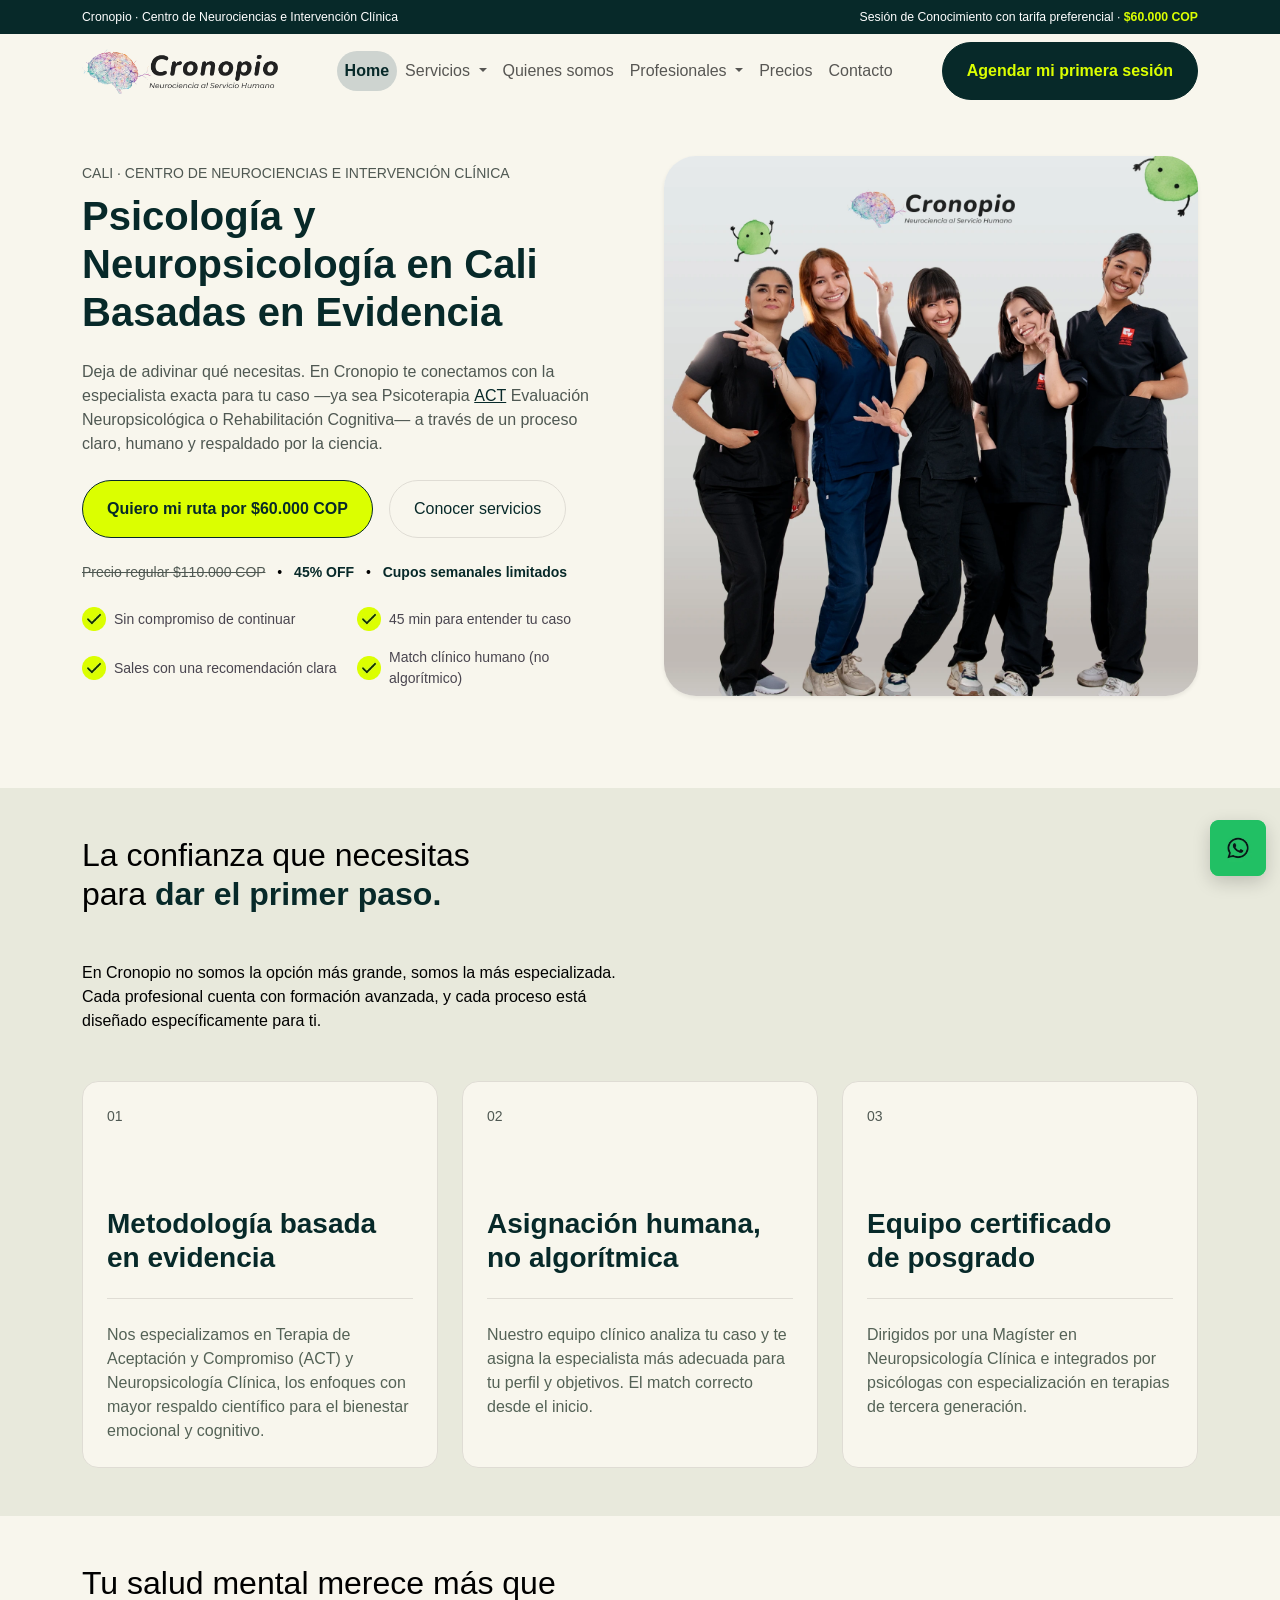
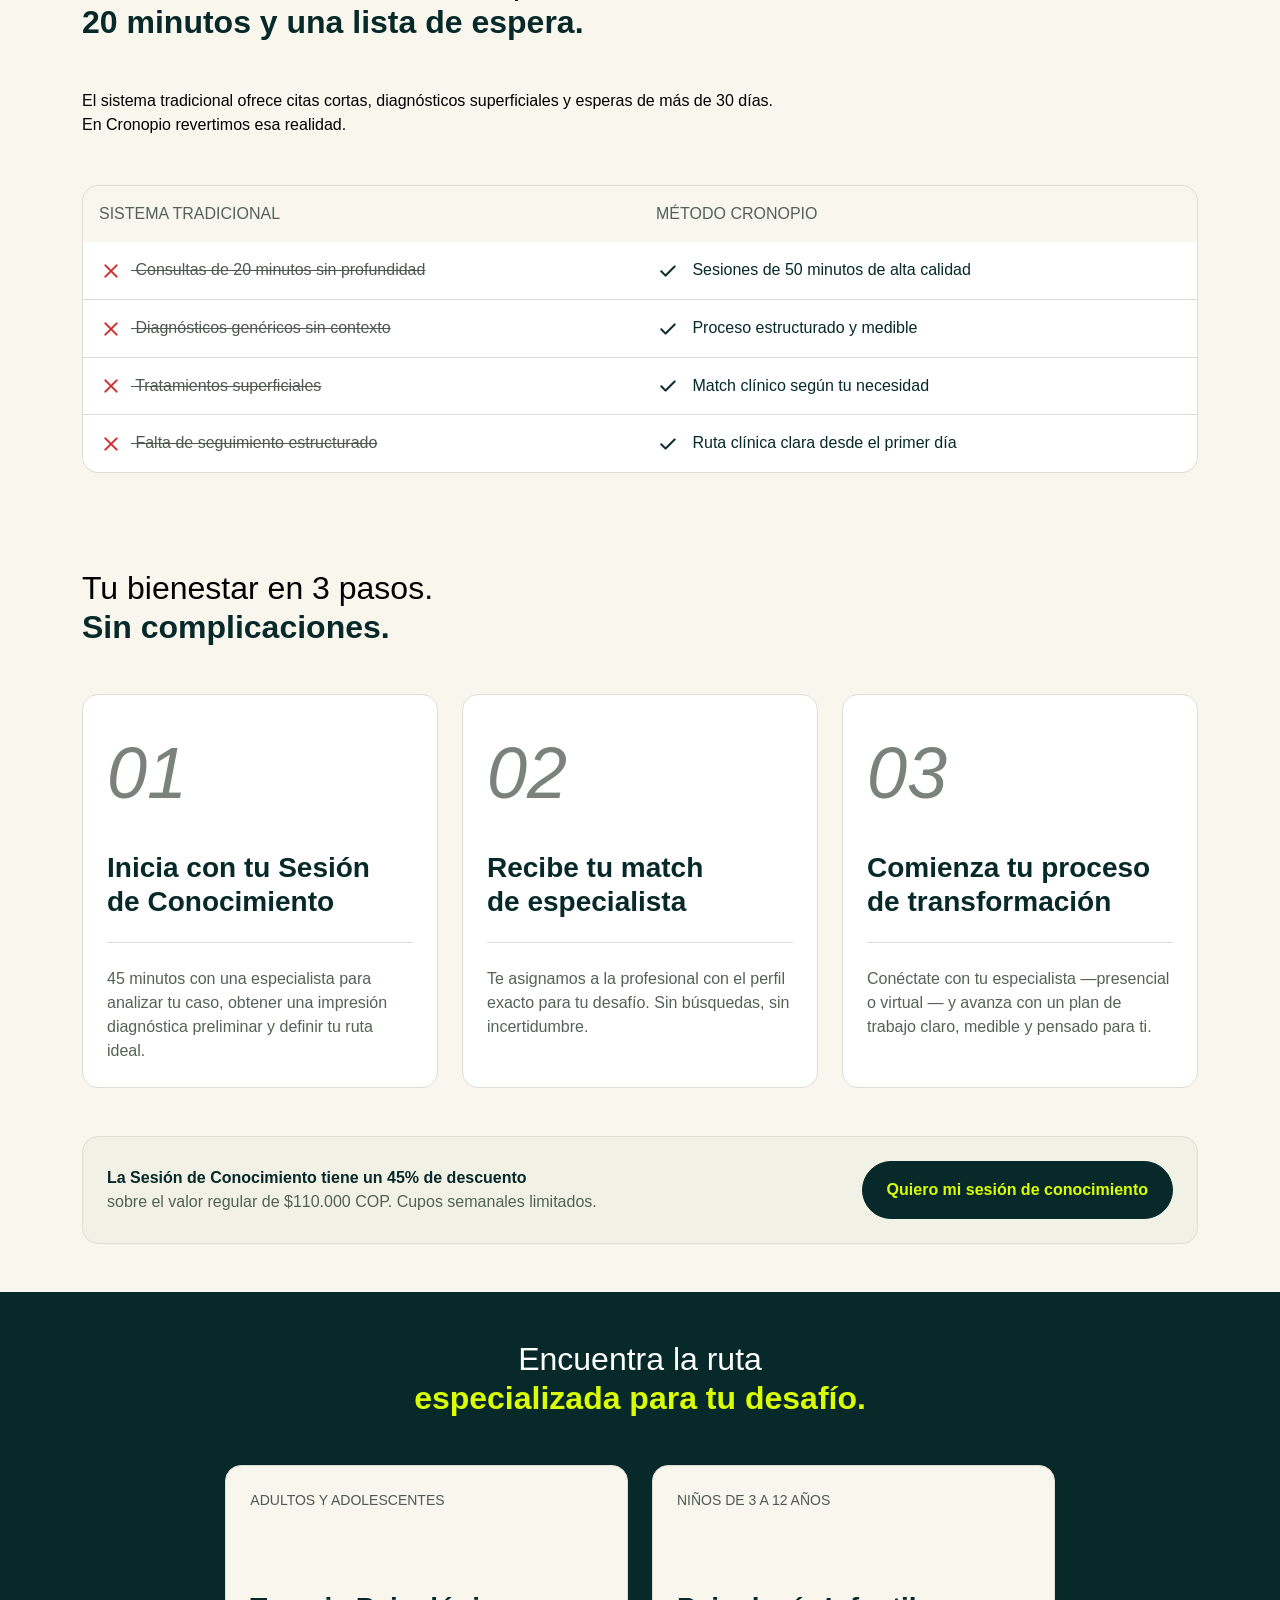
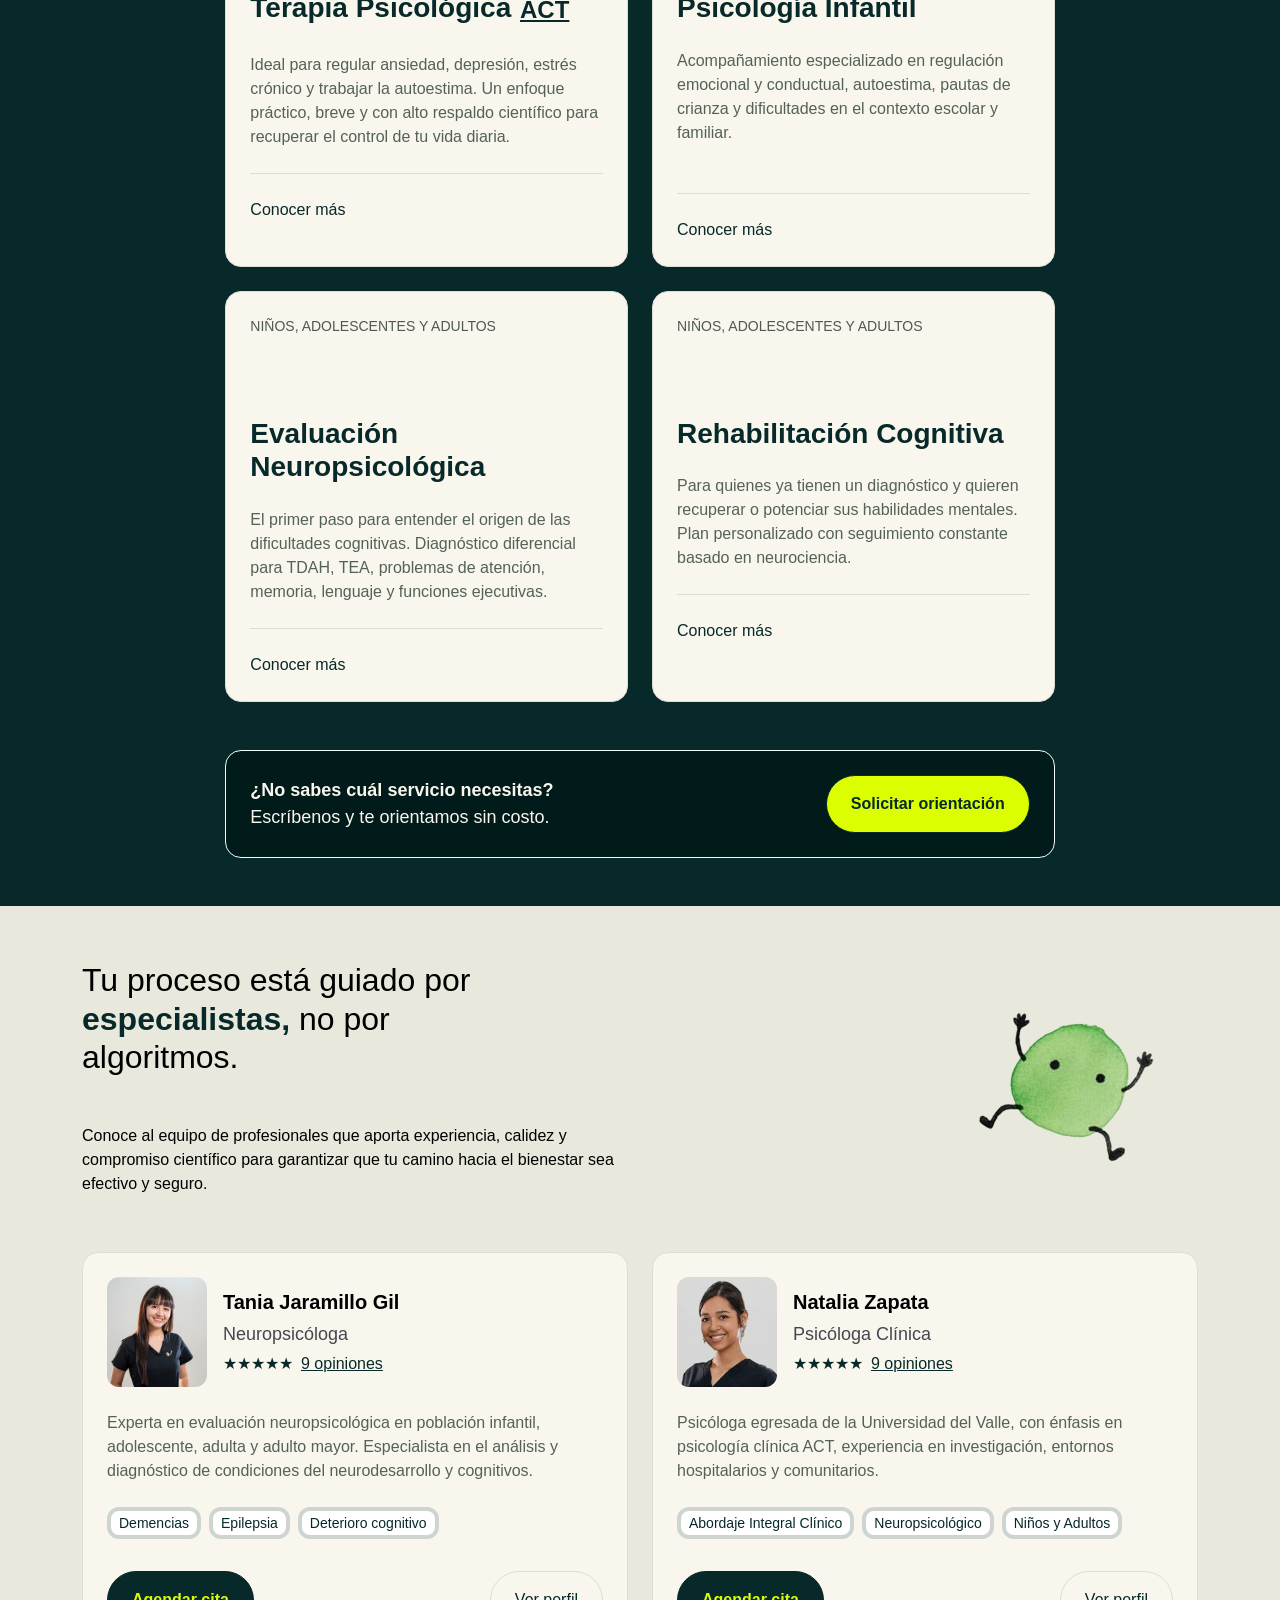
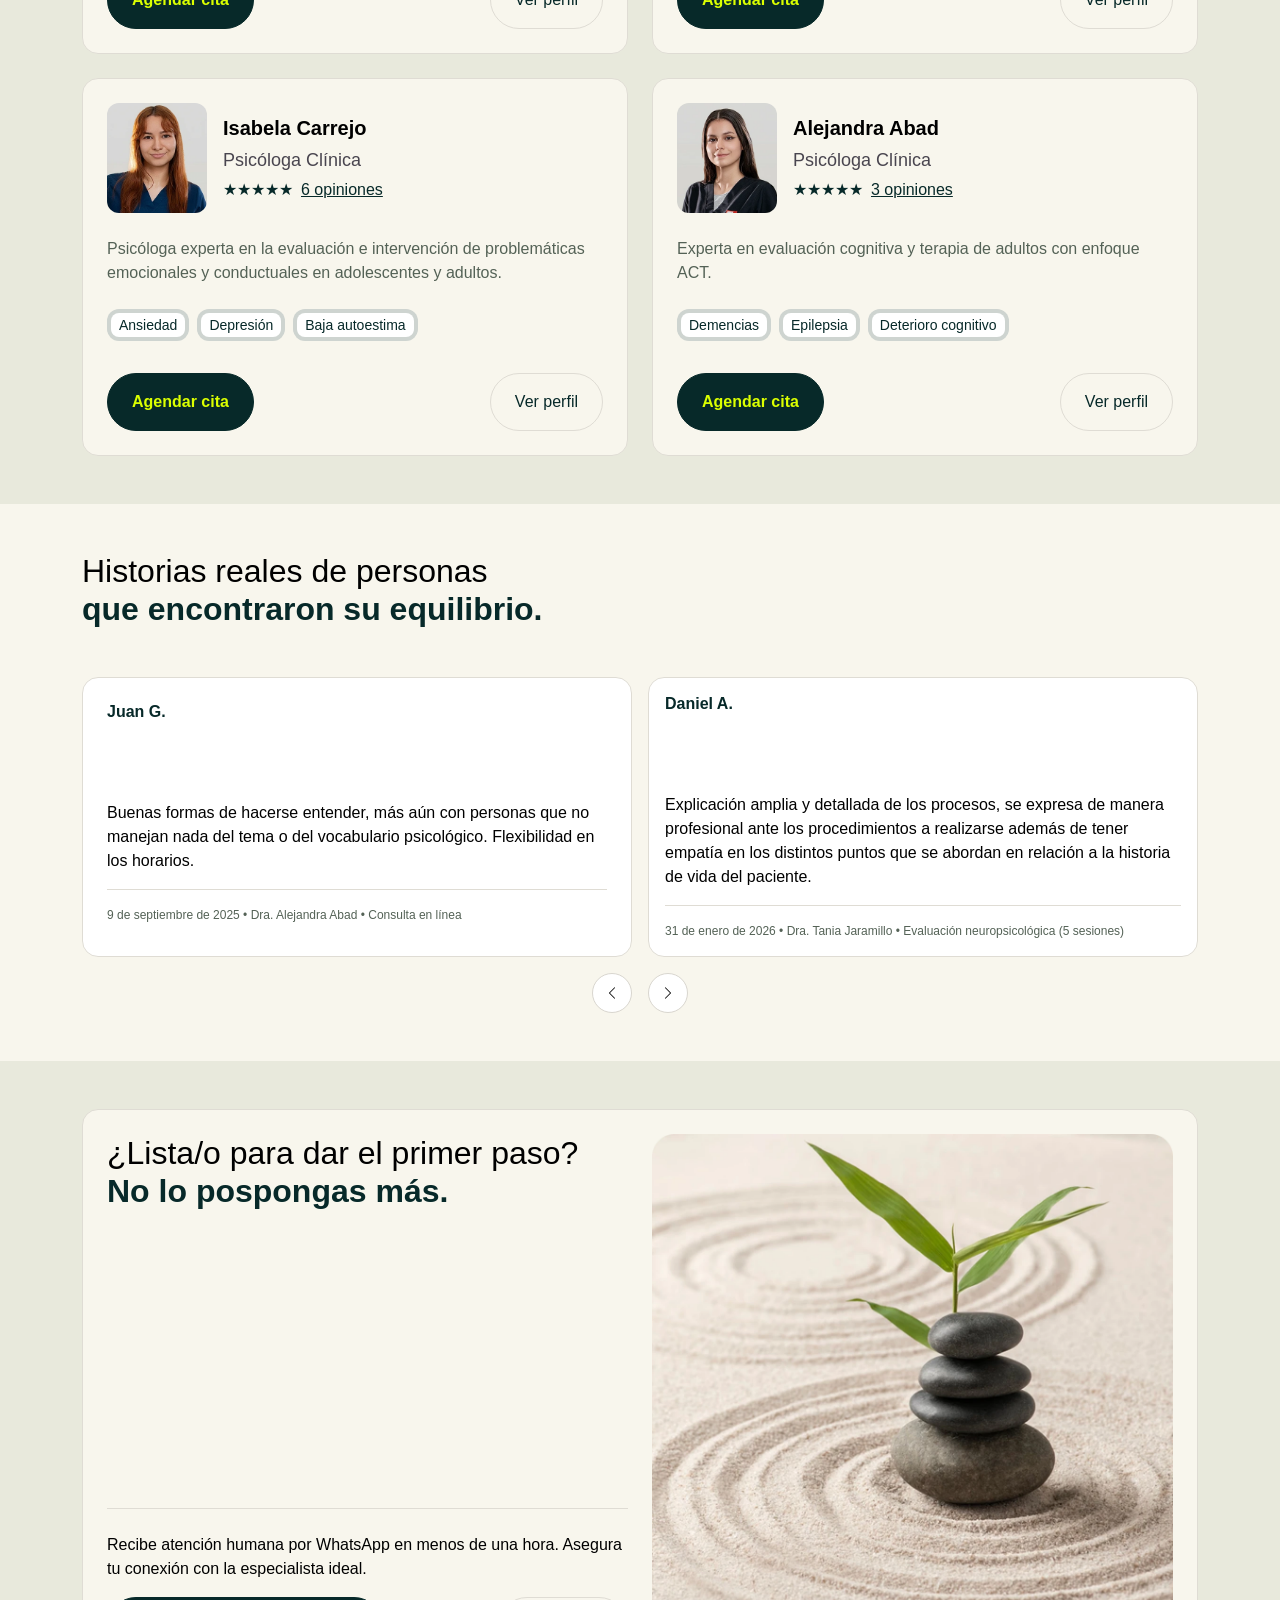
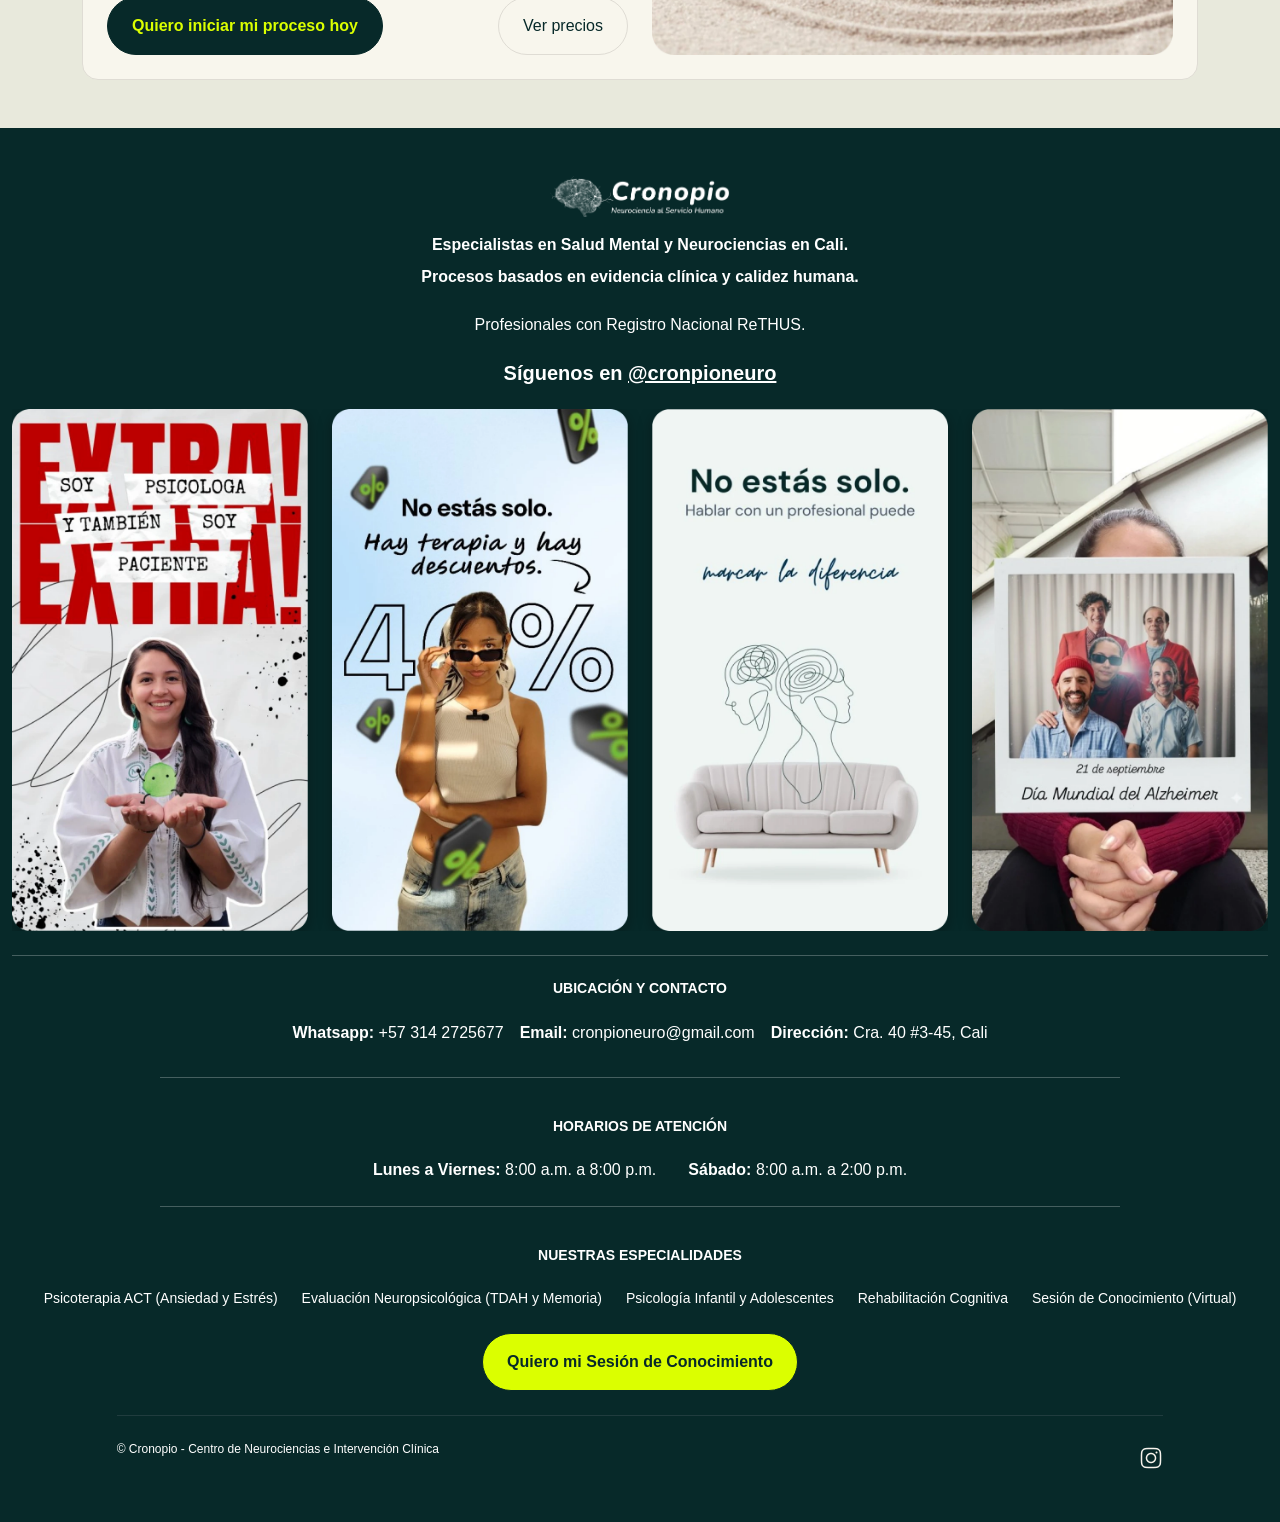
==== index.html @ 6730eb1a "Update index.html" ====
<!DOCTYPE html>
<html lang="es">

<head>
    <meta charset="UTF-8">
    <meta name="viewport" content="width=device-width, initial-scale=1.0">
    <title>psicología y neuropsicología en Cali | Terapia ACT y Neuropsicología | Cronopio</title>
    <!-- Meta tags para SEO y compartir en redes -->
    <meta name="description"
        content="Especialistas en Psicología Clínica ACT y Neuropsicología en Cali. Evaluación, terapia y rehabilitación cognitiva con enfoque científico. Primera sesión con tarifa preferencial.">
    <meta name="keywords" content="psicología, terapia online, ansiedad, TDAH, neuropsicología, Cali">
    <meta name="author" content="Cronopio Neuro">

    <!-- Open Graph (para WhatsApp, Facebook, etc.) -->
    <meta property="og:type" content="website">
    <meta property="og:url" content="https://cronopioneuro.com">
    <meta property="og:title" content="Cronopio - Neurosciencias al servicio humano">
    <meta property="og:description"
        content="Especialistas en Ansiedad y TDAH. Plan de acción personalizado basado en evidencia científica. Sesión inicial por $60.000 COP">
    <meta property="og:image" content="assets/img/cronopio-neuro-logo.webp">
    <meta property="og:image:width" content="1200">
    <meta property="og:image:height" content="630">
    <link rel="icon" type="image/webp" href="assets/img/cronopio-neuro-logo.webp">
    <link href="https://cdn.jsdelivr.net/npm/bootstrap@5.3.2/dist/css/bootstrap.min.css" rel="stylesheet">
    <link href="https://unpkg.com/aos@2.3.1/dist/aos.css" rel="stylesheet">
    <link rel="stylesheet" href="assets/estilos/style.css">

    <!-- Código Schema para Cronopio -->
    <script type="application/ld+json">
{
  "@context": "https://schema.org",
  "@type": "MedicalClinic",
  "name": "Cronopio - Centro de Neurociencias e Intervención Clínica",
  "url": "https://cronopioneuro.com/",
  "logo": "https://cronopioneuro.com/assets/img/cronopio-neuro-logo.webp",
  "image": "https://cronopioneuro.com/assets/img/imagen-clinica-principal.jpg",
  "description": "Centro especializado en Psicología Clínica (ACT) y Neuropsicología en Cali, Colombia.",
  "telephone": "+573142725677",
  "email": "cronpioneuro@gmail.com",
  "priceRange": "$$",
  "address": {
    "@type": "PostalAddress",
    "streetAddress": "Cra. 40 #3-45",
    "addressLocality": "Cali",
    "addressRegion": "Valle del Cauca",
    "postalCode": "760001",
    "addressCountry": "CO"
  },
  "geo": {
    "@type": "GeoCoordinates",
    "latitude": "3.4516",
    "longitude": "-76.5320"
  },
  "openingHoursSpecification": [
    {
      "@type": "OpeningHoursSpecification",
      "dayOfWeek": ["Monday", "Tuesday", "Wednesday", "Thursday", "Friday", "Saturday"],
      "opens": "08:00",
      "closes": "20:00"
    }
  ],
  "contactPoint": [
    {
      "@type": "ContactPoint",
      "contactType": "customer service",
      "telephone": "+573142725677",
      "email": "cronpioneuro@gmail.com",
      "areaServed": "CO",
      "availableLanguage": ["Spanish"]
    }
  ],
  "sameAs": [
    "https://www.instagram.com/cronpioneuro/",
    "https://www.doctoralia.co/clinicas/cronopio-centro-de-neurociencias-e-intervencion-clinica"
  ]
}
</script>
</head>

<body>
    <!-- Topbar Promocional -->
    <div class="top-bar text-white py-2" data-aos="fade-down" data-aos-delay="100">
        <div class="container d-flex justify-content-between align-items-center small">
            <span class="d-none d-md-inline">Cronopio · Centro de Neurociencias e Intervención Clínica</span>
            <span class="mx-auto mx-md-0 d-block d-md-none text-center">Sesión de Conocimiento con tarifa
                preferencial <br><strong class="text-lime">$60.000 COP</strong></span>
            <span class="mx-auto mx-md-0 d-none d-md-block">Sesión de Conocimiento con tarifa preferencial ·
                <strong class="text-lime">$60.000 COP</strong></span>
        </div>
    </div>
    <!-- Header / Navbar -->
    <nav class="navbar navbar-expand-xl sticky-top" data-aos="fade-down" data-aos-delay="100">
        <div class="container">
            <a class="navbar-brand" href="index.html">
                <img src="assets/img/01.hero_image/logo_primary.webp" alt="Cronopio Logo" height="45">
            </a>
            <button class="navbar-toggler" type="button" data-bs-toggle="collapse" data-bs-target="#mainNav">
                <span class="navbar-toggler-icon"></span>
            </button>
            <div class="collapse navbar-collapse" id="mainNav">
                <ul class="navbar-nav mx-auto mb-2 mb-lg-0">
                    <li class="nav-item px-3 py-2 px-lg-0 py-lg-0"><a class="nav-link active" href="index.html">Home</a>
                    </li>
                    <li class="nav-item dropdown px-3 py-2 px-lg-0 py-lg-0">
                        <a class="nav-link dropdown-toggle" href="servicios.html" role="button"
                            data-bs-toggle="dropdown" aria-expanded="false">
                            Servicios
                        </a>
                        <ul class="dropdown-menu background-neutro-050 p-xl-3 rounded-4">
                            <li>
                                <a class="dropdown-item d-flex align-items-start p-xl-3 mb-3 mb-xl-0"
                                    href="cognitivo-conductual.html">
                                    <span class="number me-3 opacity-50 flex-shrink-0">01</span>
                                    <div>
                                        <h4 class="color-text-brand fs-6 mb-1">Psicología ACT / Cognitivo-Conductual
                                        </h4>
                                        <p class="d-none d-lg-block small text-secondary mb-0">Terapia te aceptación y
                                            compromiso para ansiedad, <br> depresión, dependen... </p>
                                    </div>
                                </a>
                            </li>
                            <li>
                                <a class="dropdown-item d-flex align-items-start p-xl-3 mb-3 mb-xl-0"
                                    href="psicologia-infantil.html">
                                    <span class="number me-3 opacity-50 flex-shrink-0">02</span>
                                    <div>
                                        <h4 class="color-text-brand fs-6 mb-1">Psicología Infantil</h4>
                                        <p class="d-none d-lg-block small text-secondary mb-0">Acompañamiento
                                            especializado para niños y familias.</p>
                                    </div>
                                </a>
                            </li>
                            <li>
                                <a class="dropdown-item d-flex align-items-start p-xl-3 mb-3 mb-xl-0"
                                    href="neuropsicologia.html">
                                    <span class="number me-3 opacity-50 flex-shrink-0">03</span>
                                    <div>
                                        <h4 class="color-text-brand fs-6 mb-1">Neuropsicologia</h4>
                                        <p class="d-none d-lg-block small text-secondary mb-0">Diagnostico riguroso de
                                            TDAH, TEA, Demencias, <br> Epilepsia y secuelas cog...
                                    </div>
                                </a>
                            </li>
                            <li>
                                <a class="dropdown-item d-flex align-items-start p-xl-3 mb-3 mb-xl-0"
                                    href="rehabilitacion-cognitiva.html">
                                    <span class="number me-3 opacity-50 flex-shrink-0">04</span>
                                    <div>
                                        <h4 class="color-text-brand fs-6 mb-1">Rehabilitación Cognitiva</h4>
                                        <p class="d-none d-lg-block small text-secondary mb-0">Entrenamiento de
                                            atención, memoria, lenguaje <br> y funciones ejecutivas co... </p>
                                    </div>
                                </a>
                            </li>
                            <li>
                                <a class="dropdown-item d-flex align-items-start p-xl-3 mb-3 mb-xl-0"
                                    href="sesion-conocimiento.html">
                                    <span class="number me-3 opacity-50 flex-shrink-0">05</span>
                                    <div>
                                        <h4 class="color-text-brand fs-6 mb-1">Sesión de conocimiento</h4>
                                        <p class="d-none d-lg-block small text-secondary mb-0">Primer contacto para
                                            orientar tu proceso.
                                        </p>
                                    </div>
                                </a>
                            </li>
                            <div class="divider mb-4"></div>
                            <li class="dropdown-item-wrapper px-lg-3 mb-md-0 mb-lg-3 mb-xl-2">
                                <a href="servicios.html" class="btn-link p-0 border-0 text-decoration-none">Ver todos
                                    los
                                    servicios</a>
                            </li>
                        </ul>
                    </li>
                    <li class="nav-item px-3 py-2 px-lg-0 py-lg-0"><a class="nav-link" href="quienes-somos.html">Quienes
                            somos</a></li>
                    <li class="nav-item dropdown px-3 py-2 px-lg-0 py-lg-0">
                        <a class="nav-link dropdown-toggle" href="profesionales.html" role="button"
                            data-bs-toggle="dropdown" aria-expanded="false">
                            Profesionales
                        </a>
                        <ul class="dropdown-menu background-neutro-050 p-xl-3 rounded-4">
                            <li>
                                <a class="dropdown-item d-flex align-items-start p-xl-3 mb-3 mb-xl-0"
                                    href="tania-jaramillo.html">
                                    <span class="number me-3 opacity-50 flex-shrink-0">01</span>
                                    <div>
                                        <h4 class="color-text-brand fs-6 mb-1">Tania Jaramillo
                                        </h4>
                                        <p class="d-none d-lg-block small text-secondary mb-0">Experta en evaluación
                                            neuropsicológica <br> en niños, adolescentes, adultos y adultos mayores.
                                        </p>
                                    </div>
                                </a>
                            </li>
                            <li>
                                <a class="dropdown-item d-flex align-items-start p-xl-3 mb-3 mb-xl-0"
                                    href="natalia-zapata.html">
                                    <span class="number me-3 opacity-50 flex-shrink-0">02</span>
                                    <div>
                                        <h4 class="color-text-brand fs-6 mb-1">Natalia Zapata</h4>
                                        <p class="d-none d-lg-block small text-secondary mb-0">Psicologa con énfasis en
                                            psicología clínica <br> y Terapia de Aceptación y Compromiso (ACT)
                                        </p>
                                    </div>
                                </a>
                            </li>
                            <li>
                                <a class="dropdown-item d-flex align-items-start p-xl-3 mb-3 mb-xl-0"
                                    href="isabela-carrejo.html">
                                    <span class="number me-3 opacity-50 flex-shrink-0">03</span>
                                    <div>
                                        <h4 class="color-text-brand fs-6 mb-1">Isabela Carrejo</h4>
                                        <p class="d-none d-lg-block small text-secondary mb-0">Psicóloga experta en la
                                            evaluación e intervención <br> de problemáticas en adolescentes
                                            y adultos.</p>
                                    </div>
                                </a>
                            </li>
                            <li>
                                <a class="dropdown-item d-flex align-items-start p-xl-3 mb-3 mb-xl-0"
                                    href="alejandra-abad.html">
                                    <span class="number me-3 opacity-50 flex-shrink-0">04</span>
                                    <div>
                                        <h4 class="color-text-brand fs-6 mb-1">Alejandra Abad</h4>
                                        <p class="d-none d-lg-block small text-secondary mb-0">Experta en evaluación
                                            cognitiva y terapia <br> de adultos con enfoque ACT.
                                        </p>
                                    </div>
                                </a>
                            </li>
                            <div class="divider mb-4"></div>
                            <li class="dropdown-item-wrapper px-lg-3 mb-md-0 mb-lg-3 mb-xl-2">
                                <a href="profesionales.html" class="btn-link p-0 border-0 text-decoration-none">Ver
                                    todas los
                                    profesionales</a>
                            </li>
                        </ul>
                    </li>
                    <li class="nav-item px-3 py-2 px-lg-0 py-lg-0"><a class="nav-link" href="precios.html">Precios</a>
                    </li>
                    <li class="nav-item px-3 py-2 px-lg-0 py-lg-0"><a class="nav-link" href="contacto.html">Contacto</a>
                    </li>
                </ul>
                <div class="d-flex p-3 p-lg-0">
                    <a class="zl-facility-url btn btn-primary"
                        href="https://www.doctoralia.co/clinicas/cronopio-centro-de-neurociencias-e-intervencion-clinica#services-section"
                        target="_blank" rel="nofollow"
                        data-zlw-facility="cronopio-centro-de-neurociencias-e-intervencion-clinica"
                        data-zlw-type="facility-button-with-saas-only" data-zlw-saas-only="true"
                        data-zlw-a11y-title="Widget de reserva de citas médicas">Agendar mi primera sesión</a>
                </div>
            </div>
        </div>
    </nav>
    <!-- Hero Section -->
    <section class="hero-section py-5">
        <div class="container">
            <div class="row align-items-center g-5">
                <!-- Columna Texto -->
                <div class="col-lg-6 order-2 order-lg-1">
                    <p class="text-uppercase small text-muted mb-2 ls-1" data-aos="fade-in" data-aos-delay="100">CALI ·
                        CENTRO DE NEUROCIENCIAS E
                        INTERVENCIÓN CLÍNICA</p>
                    <h1 class="color-text-brand fw-bold mb-4 main-title" data-aos="fade-in" data-aos-delay="100">
                        Psicología y Neuropsicología en Cali Basadas en
                        Evidencia</h1>
                    <p class="color-text-light hero-description mb-4" data-aos="fade-in" data-aos-delay="200">
                        Deja de adivinar qué necesitas. En Cronopio te conectamos con la especialista exacta para tu
                        caso —ya sea Psicoterapia <button type="button" class="btn btn-link p-0 border-0"
                            data-bs-toggle="modal" data-bs-target="#modalACT">
                            ACT
                        </button>
                        Evaluación Neuropsicológica o Rehabilitación Cognitiva— a través
                        de un proceso claro, humano y respaldado por la ciencia.
                    </p>
                    <div class="d-flex flex-wrap align-items-center gap-3 mb-4" data-aos="fade-in" data-aos-delay="200">
                        <a href="https://wa.me/573142725677?text=Hola%20quiero%20agendar%20mi%20sesi%C3%B3n%20de%20conocimiento"
                            target="_blank" rel="noopener noreferrer"
                            class="btn btn-secondary rounded-5 col-12 col-md-auto">Quiero mi ruta
                            por $60.000 COP</a>
                        <a href="servicios.html"
                            class="btn-link text-decoration-none text-center col-12 col-md-auto">Conocer
                            servicios</a>
                    </div>
                    <p class="small mb-4" data-aos="fade-in" data-aos-delay="300">
                        <span class="text-decoration-line-through text-muted">Precio regular $110.000 COP</span> <span
                            class="mx-2">•</span> <span class="color-text-brand fw-bold">45% OFF</span> <span
                            class=" mx-2">•</span> <span class="color-text-brand fw-bold">Cupos semanales
                            limitados</span>
                    </p>
                    <!-- Lista de beneficios -->
                    <div class="row g-3">
                        <div class="col-sm-6 d-flex align-items-center gap-2" data-aos="fade-up" data-aos-delay="100">
                            <img src="assets/img/01.hero_image/check_circle_fill.webp" height="24"></img>
                            <span class="color-text-secondary small fw-medium">Sin
                                compromiso de continuar</span>
                        </div>
                        <div class="col-sm-6 d-flex align-items-center gap-2" data-aos="fade-up" data-aos-delay="200">
                            <img src="assets/img/01.hero_image/check_circle_fill.webp" height="24"></img>
                            <span class="color-text-secondary small fw-medium">45 min para
                                entender tu caso</span>
                        </div>
                        <div class="col-sm-6 d-flex align-items-center gap-2" data-aos="fade-up" data-aos-delay="300">
                            <img src="assets/img/01.hero_image/check_circle_fill.webp" height="24"></img>
                            <span class="color-text-secondary small fw-medium">Sales con
                                una recomendación clara</span>
                        </div>
                        <div class="col-sm-6 d-flex align-items-center gap-2" data-aos="fade-up" data-aos-delay="400">
                            <img src="assets/img/01.hero_image/check_circle_fill.webp" height="24"></img>
                            <span class="color-text-secondary small fw-medium">Match
                                clínico humano (no algorítmico)</span>
                        </div>
                    </div>
                </div>
                <!-- Columna Imagen -->
                <div class="col-lg-6 order-1 order-lg-2" data-aos="fade-left" data-aos-delay="300">
                    <div class="hero-image-container">
                        <img src="assets/img/01.hero_image/equipo-psicologos-especialistas-ansiedad.webp"
                            alt="Equipo Cronopio" class="img-fluid rounded-5 shadow-sm">
                    </div>
                </div>
            </div>
        </div>
    </section>
    <!-- Modal -->
    <div class="modal fade" id="modalACT" data-bs-backdrop="static" data-bs-keyboard="false" tabindex="-1"
        aria-labelledby="modalACTLabel" aria-hidden="true">
        <div class="modal-dialog modal-dialog-centered">
            <div class="modal-content">
                <div class="modal-header">
                    <h1 class="modal-title fs-5" id="modalACTLabel">¿Qué es la Psicoterapia ACT?</h1>
                    <button type="button" class="btn-close" data-bs-dismiss="modal" aria-label="Close"></button>
                </div>
                <div class="modal-body">
                    <div class="modal-body px-4 pb-4">
                        <p class="mb-3">
                            Es la <strong>Terapia de Aceptación y Compromiso (ACT)</strong>. A diferencia de las
                            terapias tradicionales que buscan 'eliminar' los pensamientos negativos, en Cronopio usamos
                            ACT para enseñarte a:
                        </p>
                        <ul class="list-unstyled custom-list mb-4">
                            <li class="d-flex mb-2">
                                <span class="badge-number me-2">1.</span>
                                <span>Relacionarte de forma distinta con tu ansiedad o estrés.</span>
                            </li>
                            <li class="d-flex mb-2">
                                <span class="badge-number me-2">2.</span>
                                <span>Dejar de luchar contra lo que sientes y ganar energía para lo que importa.</span>
                            </li>
                            <li class="d-flex mb-0">
                                <span class="badge-number me-2">3.</span>
                                <span>Actuar según tus valores, incluso cuando hay miedo o duda.</span>
                            </li>
                        </ul>
                        <p class="mb-0">
                            Es un enfoque práctico, breve y con respaldo científico para recuperar el control de tu
                            vida.
                        </p>
                    </div>
                </div>
                <div class="modal-footer">
                    <button type="button" class="btn btn-secondary" data-bs-dismiss="modal">Cerrar</button>
                </div>
            </div>
        </div>
    </div>
    <!-- Sección de Confianza -->
    <section class="seccion-confianza grid-cards background-neutro-150 py-5">
        <div class="container">
            <h2 class="color-text-primary mb-5" data-aos="fade-in" data-aos-delay="300">La confianza que
                necesitas<br>para <strong class="color-text-brand">dar
                    el primer paso.</strong></h2>
            <p class="subtitulo mb-5 color-text-primary" data-aos="fade-in" data-aos-delay="300">En Cronopio no somos la
                opción más grande, somos la más
                especializada. <br> Cada profesional cuenta con formación avanzada, y cada proceso está <br> diseñado
                específicamente para
                ti.
            </p>
            <div class="row g-4">
                <div class="col-12 col-lg-4" data-aos="fade-up" data-aos-delay="100">
                    <div class="card background-neutro-100 p-4 h-100">
                        <span class="numero color-text-light">01</span>
                        <div class="body-card">
                            <h3 class="mb-4 fw-bold color-text-brand">Metodología basada<br>en evidencia</h3>
                            <div class="divider mb-4"></div>
                            <p class="mb-0 color-text">Nos especializamos en Terapia de Aceptación y Compromiso (ACT) y
                                Neuropsicología Clínica, los enfoques con mayor respaldo científico para el bienestar
                                emocional y cognitivo.</p>
                        </div>
                    </div>
                </div>
                <div class="col-12 col-lg-4" data-aos="fade-up" data-aos-delay="200">
                    <div class="card background-neutro-100 p-4 h-100">
                        <span class="numero color-text-light">02</span>
                        <div class="body-card">
                            <h3 class="mb-4 fw-bold color-text-brand">Asignación humana,<br>no algorítmica</h3>
                            <div class="divider mb-4"></div>
                            <p class="mb-0 color-text">Nuestro equipo clínico analiza tu caso y te asigna la
                                especialista más
                                adecuada para tu perfil y objetivos. El match correcto desde el inicio.</p>
                        </div>
                    </div>
                </div>
                <div class="col-12 col-lg-4" data-aos="fade-up" data-aos-delay="300">
                    <div class="card background-neutro-100 p-4 h-100">
                        <span class="numero color-text-light">03</span>
                        <div class="body-card">
                            <h3 class="mb-4 fw-bold color-text-brand">Equipo certificado<br>de posgrado</h3>
                            <div class="divider mb-4"></div>
                            <p class="mb-0 color-text">Dirigidos por una Magíster en Neuropsicología Clínica e
                                integrados por
                                psicólogas con especialización en terapias de tercera generación.</p>
                        </div>
                    </div>
                </div>
            </div>
        </div>
    </section>
    <!-- Sección de problema solución -->
    <section class="seccion-problema py-5">
        <div class="container">
            <h2 class="mb-5 d-block d-md-none">
                Tu salud mental merece más que
                <strong class="color-text-brand">20 minutos y una lista de espera.</strong>
            </h2>
            <h2 class="mb-5 d-none d-md-block">
                Tu salud mental merece más que <br>
                <strong class="color-text-brand">20 minutos y una lista de espera.</strong>
            </h2>
            <p class="subtitulo mb-5 d-block d-md-none">
                El sistema tradicional ofrece citas cortas, diagnósticos superficiales y esperas de más de 30 días.
                En Cronopio revertimos esa realidad.
            </p>
            <p class="subtitulo mb-5 d-none d-md-block">
                El sistema tradicional ofrece citas cortas, diagnósticos superficiales y esperas de más de 30 días. <br>
                En Cronopio revertimos esa realidad.
            </p>
            <div class="tabla-comparativa card">
                <div class="row g-0">
                    <!-- Columna izquierda — mobile: arriba -->
                    <ul class="tradicional list-group col-12 col-md-6" data-aos="fade-right" data-aos-delay="200">
                        <div class="header-tradicional p-3 background-neutro-100">
                            <p class="mb-0 text-uppercase color-text">Sistema Tradicional</p>
                        </div>
                        <li
                            class="list-group-item border-0 text-decoration-line-through text-muted p-3 background-neutro-050">
                            <img src="assets/img/02.problema-solucion/close.png"
                                alt="icono que niega el proceso tradicional" class="me-2" alt="icono check" height="24">
                            Consultas de 20 minutos sin profundidad
                        </li>
                        <div class="divider"></div>
                        <li
                            class="list-group-item border-0 text-decoration-line-through text-muted p-3 background-neutro-050">
                            <img src="assets/img/02.problema-solucion/close.png"
                                alt="icono que niega el proceso tradicional" class="me-2" alt="icono x" height="24">
                            Diagnósticos genéricos sin contexto
                        </li>
                        <div class="divider"></div>
                        <li
                            class="list-group-item border-0 text-decoration-line-through text-muted p-3 background-neutro-050">
                            <img src="assets/img/02.problema-solucion/close.png"
                                alt="icono que niega el proceso tradicional" class="me-2" alt="icono x" height="24">
                            Tratamientos superficiales
                        </li>
                        <div class="divider"></div>
                        <li
                            class="list-group-item border-0 text-decoration-line-through text-muted p-3 background-neutro-050">
                            <img src="assets/img/02.problema-solucion/close.png"
                                alt="icono que niega el proceso tradicional" class="me-2" alt="icono x" height="24">
                            Falta de seguimiento estructurado
                        </li>
                    </ul>
                    <!-- Columna derecha — mobile: abajo -->
                    <ul class="cronopio col-12 col-md-6 mb-0" data-aos="fade-left" data-aos-delay="300">
                        <div class="header-cronopio p-3 background-neutro-100">
                            <p class="mb-0 text-uppercase color-text">Método Cronopio</p>
                        </div>
                        <li class="list-group-item border-0 color-text-brand p-3 background-neutro-050">
                            <img src="assets/img/02.problema-solucion/check.png" alt="icono que valida nuestro metodo"
                                class="me-2" alt="Sí" height="24">
                            Sesiones de 50 minutos de alta calidad
                        </li>
                        <div class="divider"></div>
                        <li class="list-group-item border-0 color-text-brand p-3 background-neutro-050">
                            <img src="assets/img/02.problema-solucion/check.png" alt="icono que valida nuestro metodo"
                                class="me-2" alt="Sí" height="24">
                            Proceso estructurado y medible
                        </li>
                        <div class="divider"></div>
                        <li class="list-group-item border-0 color-text-brand p-3 background-neutro-050">
                            <img src="assets/img/02.problema-solucion/check.png" alt="icono que valida nuestro metodo"
                                class="me-2" alt="Sí" height="24">
                            Match clínico según tu necesidad
                        </li>
                        <div class="divider"></div>
                        <li class="list-group-item border-0 color-text-brand p-3 background-neutro-050">
                            <img src="assets/img/02.problema-solucion/check.png" alt="icono que valida nuestro metodo"
                                class="me-2" alt="Sí" height="24">
                            Ruta clínica clara desde el primer día
                        </li>
                    </ul>
                </div>
            </div>
        </div>
    </section>
    <!-- Sección pasos -->
    <section class="seccion-pasos grid-cards py-5">
        <div class="container">
            <h2 class="mb-5 d-block d-md-none">
                Tu bienestar en 3 pasos.
                <strong class="color-text-brand">Sin <br> complicaciones.</strong>
            </h2>
            <h2 class="mb-5 d-none d-md-block">
                Tu bienestar en 3 pasos. <br>
                <strong class="color-text-brand">Sin complicaciones.</strong>
            </h2>
            <div class="row g-4">
                <div class="col-12 col-lg-4" data-aos="fade-up" data-aos-delay="100">
                    <div class="card background-neutro-050 p-4 h-100">
                        <span class="numero color-text-light opacity-75">01</span>
                        <div class="body-card">
                            <h3 class="mb-4 fw-bold color-text-brand">Inicia con tu Sesión <br> de Conocimiento</h3>
                            <div class="divider mb-4"></div>
                            <p class="mb-0 color-text">45 minutos con una especialista para analizar
                                tu caso, obtener una impresión diagnóstica
                                preliminar y definir tu ruta ideal.</p>
                        </div>
                    </div>
                </div>
                <div class="col-12 col-lg-4" data-aos="fade-up" data-aos-delay="200">
                    <div class="card background-neutro-050 p-4 h-100">
                        <span class="numero color-text-light opacity-75">02</span>
                        <div class="body-card">
                            <h3 class="mb-4 fw-bold color-text-brand">Recibe tu match<br>de especialista</h3>
                            <div class="divider mb-4"></div>
                            <p class="mb-0 color-text">Te asignamos a la profesional con el perfil exacto
                                para tu desafío. Sin búsquedas, sin incertidumbre.</p>
                        </div>
                    </div>
                </div>
                <div class="col-12 col-lg-4" data-aos="fade-up" data-aos-delay="300">
                    <div class="card background-neutro-050 p-4 h-100">
                        <span class="numero color-text-light opacity-75">03</span>
                        <div class="body-card">
                            <h3 class="mb-4 fw-bold color-text-brand">Comienza tu proceso<br>de transformación</h3>
                            <div class="divider mb-4"></div>
                            <p class="mb-0 color-text">Conéctate con tu especialista —presencial o virtual
                                — y avanza con un plan de trabajo claro, medible
                                y pensado para ti.</p>
                        </div>
                    </div>
                </div>
            </div>
            <!-- Banner CTA -->
            <div
                class="banner-cta d-flex flex-column flex-lg-row justify-content-md-between align-items-md-center p-4 mt-5 rounded-4 background-neutro-250">
                <p class="color-text mb-md-0 text-md-center text-lg-start mb-md-4 mb-lg-0"><strong
                        class="color-text-brand">La Sesión de Conocimiento tiene un 45% de
                        descuento</strong><br>
                    sobre el valor regular de $110.000 COP. Cupos semanales limitados.
                </p>
                <a href="https://wa.me/573142725677?text=Hola%20quiero%20agendar%20mi%20sesi%C3%B3n%20de%20conocimiento"
                    target="_blank" rel="noopener noreferrer"
                    class="d-block d-lg-none btn btn-primary rounded-5">Agendar sesión</a>
                <a href="https://wa.me/573142725677?text=Hola%20quiero%20agendar%20mi%20sesi%C3%B3n%20de%20conocimiento"
                    target="_blank" rel="noopener noreferrer" class="d-none d-lg-block btn btn-primary rounded-5">Quiero
                    mi sesión de conocimiento</a>
            </div>
        </div>
    </section>
    <!-- Sección servicios -->
    <section class="seccion-servicios grid-cards background-brand-primary py-5">
        <div class="container-fluid col-xl-8 offset-xl-2">
            <h2 class="mb-5 color-text-on-brand text-center" data-aos="fade-in" data-aos-delay="300">
                Encuentra la ruta <br>
                <strong class="color-text-on-brand-secondary">especializada para tu desafío.</strong>
            </h2>
            <div class="row g-4">
                <div class="col-12 col-lg-6" data-aos="fade-down" data-aos-delay="100">
                    <div class="card background-neutro-100 p-4 h-100">
                        <span class="numero color-text-light text-uppercase">Adultos y Adolescentes</span>
                        <div class="body-card">
                            <h3 class="mb-4 fw-bold color-text-brand">Terapia Psicológica
                                <button type="button" class="btn link p-0 fw-bold text-decoration-underline"
                                    data-bs-toggle="modal" data-bs-target="#modalACT">
                                    ACT
                                </button>
                            </h3>
                            <p class="mb-4 color-text">Ideal para regular ansiedad, depresión, estrés crónico y trabajar
                                la autoestima. Un enfoque práctico, breve y con alto respaldo científico para recuperar
                                el control de tu vida diaria.</p>
                            <div class="divider mb-4"></div>
                            <a href="cognitivo-conductual.html"
                                class="btn-link text-decoration-none p-0 border-0">Conocer más</a>
                        </div>
                    </div>
                </div>
                <div class="col-12 col-lg-6" data-aos="fade-down" data-aos-delay="200">
                    <div class="card background-neutro-100 p-4 h-100">
                        <span class="numero color-text-light text-uppercase">Niños de 3 a 12 años</span>
                        <div class="body-card">
                            <h3 class="mb-4 fw-bold color-text-brand">Psicología Infantil</h3>
                            <p class="mb-4 mb-lg-5 color-text">Acompañamiento especializado en regulación emocional y
                                conductual, autoestima, pautas de crianza y dificultades en el contexto escolar y
                                familiar.</p>
                            <div class="divider mb-4"></div>
                            <a href="psicologia-infantil.html"
                                class="btn-link text-decoration-none p-0 border-0">Conocer más</a>
                        </div>
                    </div>
                </div>
                <div class="col-12 col-lg-6" data-aos="fade-up" data-aos-delay="300">
                    <div class="card background-neutro-100 p-4 h-100">
                        <span class="numero color-text-light text-uppercase">Niños, Adolescentes y Adultos</span>
                        <div class="body-card">
                            <h3 class="mb-4 fw-bold color-text-brand">Evaluación Neuropsicológica</h3>
                            <p class="mb-4 color-text">El primer paso para entender el origen de las dificultades
                                cognitivas. Diagnóstico diferencial para TDAH, TEA, problemas de atención, memoria,
                                lenguaje y funciones ejecutivas.</p>
                            <div class="divider mb-4"></div>
                            <a href="neuropsicologia.html" class="btn-link text-decoration-none p-0 border-0">Conocer
                                más</a>
                        </div>
                    </div>
                </div>
                <div class="col-12 col-lg-6" data-aos="fade-up" data-aos-delay="400">
                    <div class="card background-neutro-100 p-4 h-100">
                        <span class="numero color-text-light text-uppercase">Niños, Adolescentes y Adultos</span>
                        <div class="body-card">
                            <h3 class="mb-4 fw-bold color-text-brand">Rehabilitación Cognitiva</h3>
                            <p class="mb-4 color-text">Para quienes ya tienen un diagnóstico y quieren recuperar o
                                potenciar sus habilidades mentales. Plan personalizado con seguimiento constante basado
                                en neurociencia.</p>
                            <div class="divider mb-4"></div>
                            <a href="rehabilitacion-cognitiva.html"
                                class="btn-link text-decoration-none p-0 border-0">Conocer más</a>
                        </div>
                    </div>
                </div>
            </div>
            <div
                class="banner-orientacion d-flex flex-column flex-md-row align-items-md-center justify-content-between gap-3 mt-5 p-4 rounded-4">
                <p class="mb-0"><strong>¿No sabes cuál servicio necesitas?</strong><br>Escríbenos y te orientamos sin
                    costo.</p>
                <a href="https://wa.me/573142725677?text=Hola%20quiero%20solicitar%20orientaci%C3%B3n%20sobre%20sus%20servicios"
                    target="_blank" rel="noopener noreferrer" aria-label="Solicitar orientación por whatsApp"
                    title="Solicitar orientación por whatsApp" class="btn btn-secondary">Solicitar orientación</a>
            </div>
        </div>
    </section>
    <!-- Sección equipo -->
    <section class="seccion-equipo grid-cards py-5 background-neutro-150">
        <div class="container">
            <!-- Párrafo + mascota: fila desktop, columna mobile (párrafo primero) -->
            <div class="row align-items-center mb-5">
                <div class="col-12 col-md-6">
                    <h2 class="mb-5 d-block d-md-none">
                        Tu proceso está guiado por
                        <strong class="color-text-brand">especialistas,</strong> no por
                        algoritmos.
                    </h2>
                    <h2 class="mb-5 d-none d-md-block">
                        Tu proceso está guiado por<br>
                        <strong class="color-text-brand">especialistas,</strong> no por<br>
                        algoritmos.
                    </h2>
                    <p class="mb-0">
                        Conoce al equipo de profesionales que aporta experiencia, calidez y compromiso científico para
                        garantizar que tu camino hacia el bienestar sea efectivo y seguro.
                    </p>
                </div>
                <div class="col-12 col-md-6 d-flex justify-content-md-end justify-content-start mt-3 mt-md-0"
                    data-aos="fade-down" data-aos-delay="300">
                    <img src="assets/img/03.equipo/mascota-cronopio.webp" alt="Mascota Cronopio" class="imagen-mascota"
                        style="width:250px;height:250px;object-fit:contain;">
                </div>
            </div>
            <div class="row g-4">
                <!-- Tania -->
                <div class="col-12 col-md-6" data-aos="fade-down" data-aos-delay="100">
                    <div class="card p-4 h-100 background-neutro-100">
                        <div class="d-flex flex-column flex-md-row gap-3 align-items-start align-items-md-center mb-4">
                            <img src="assets/img/03.equipo/tania-jaramillo.webp" alt="Tania Jaramillo Gil"
                                style="width:100px;height:110px;border-radius:0.75rem;object-fit:cover;flex-shrink:0;">
                            <div>
                                <p class="nombre-profesional mb-1">Tania Jaramillo Gil</p>
                                <p class="especialidad-profesional color-text-secondary mb-1">Neuropsicóloga</p>
                                <div class="d-flex align-items-center gap-1 flex-wrap">
                                    <span class="estrellas me-1 color-text-brand">★★★★★</span>
                                    <button type="button" class="btn btn-link fw-normal p-0 border-0"
                                        data-bs-toggle="modal" data-bs-target="#modalTestimoniosTania">
                                        9 opiniones
                                    </button>
                                </div>
                            </div>
                        </div>
                        <p class="descripcion-profesional color-text mb-4">Experta en evaluación neuropsicológica en
                            población infantil, adolescente, adulta y adulto mayor. Especialista en el análisis y
                            diagnóstico de condiciones del neurodesarrollo y cognitivos.</p>
                        <div class="d-flex flex-wrap gap-2 mb-4">
                            <div class="p-1 tag"><span
                                    class="tag-small py-1 px-2 mb-0 etiqueta-especialidad">Demencias</span></div>
                            <div class="p-1 tag"><span
                                    class="tag-small py-1 px-2 mb-0 etiqueta-especialidad">Epilepsia</span></div>
                            <div class="p-1 tag"><span class="tag-small py-1 px-2 mb-0 etiqueta-especialidad">Deterioro
                                    cognitivo</span></div>
                        </div>
                        <div class="d-flex align-items-center justify-content-between mt-auto pt-2">
                            <a id="zl-url" class="zl-url btn btn-primary text-on-brand" target="_blank"
                                href="https://www.doctoralia.co/tania-jaramillo-gil/neuropsicologo/cali#profile-pricing" rel="nofollow"
                                data-zlw-doctor="tania-jaramillo-gil" data-zlw-type="big_with_calendar"
                                data-zlw-opinion="false" data-zlw-hide-branding="true" data-zlw-saas-only="true"
                                data-zlw-a11y-title="Widget de reserva de citas médicas">Agendar cita</a>
                            <a href="tania-jaramillo.html" class="btn-link text-decoration-none text-center">Ver
                                perfil</a>
                        </div>
                    </div>
                </div>
                <!-- Natalia -->
                <div class="col-12 col-md-6" data-aos="fade-down" data-aos-delay="100">
                    <div class="card p-4 h-100 background-neutro-100">
                        <div class="d-flex flex-column flex-md-row gap-3 align-items-start align-items-md-center mb-4">
                            <img src="assets/img/03.equipo/natalia-zapata.webp" alt="Natalia Zapata"
                                style="width:100px;height:110px;border-radius:0.75rem;object-fit:cover;flex-shrink:0;">
                            <div>
                                <p class="nombre-profesional mb-1">Natalia Zapata</p>
                                <p class="especialidad-profesional color-text-secondary mb-1">Psicóloga Clínica</p>
                                <div class="d-flex align-items-center gap-1 flex-wrap">
                                    <span class="estrellas me-1 color-text-brand">★★★★★</span>
                                    <button type="button" class="btn btn-link fw-normal p-0 border-0"
                                        data-bs-toggle="modal" data-bs-target="#modalTestimoniosNatalia">
                                        9 opiniones
                                    </button>
                                </div>
                            </div>
                        </div>
                        <p class="descripcion-profesional color-text mb-4">Psicóloga egresada de la Universidad del
                            Valle, con énfasis en psicología clínica ACT, experiencia en investigación,
                            entornos hospitalarios y comunitarios.</p>
                        <div class="d-flex flex-wrap gap-2 mb-4">
                            <div class="p-1 tag"><span class="tag-small py-1 px-2 mb-0 etiqueta-especialidad">Abordaje
                                    Integral Clínico</span></div>
                            <div class="p-1 tag"><span
                                    class="tag-small py-1 px-2 mb-0 etiqueta-especialidad">Neuropsicológico</span></div>
                            <div class="p-1 tag"><span class="tag-small py-1 px-2 mb-0 etiqueta-especialidad">Niños y
                                    Adultos</span></div>
                        </div>
                        <div class="d-flex align-items-center justify-content-between mt-auto pt-2">
                            <a id="zl-url" class="zl-url btn btn-primary text-on-brand" target="_blank"
                                href="https://www.doctoralia.co/natalia-zapata-posso/psicologo/cali#profile-pricing" rel="nofollow"
                                data-zlw-doctor="natalia-zapata-posso" data-zlw-type="big_with_calendar"
                                data-zlw-opinion="false" data-zlw-hide-branding="true" data-zlw-saas-only="true"
                                data-zlw-a11y-title="Widget de reserva de citas médicas">Agendar cita</a>
                            <a href="natalia-zapata.html" class="btn-link text-decoration-none text-center">Ver
                                perfil</a>
                        </div>
                    </div>
                </div>
                <!-- Isabela -->
                <div class="col-12 col-md-6">
                    <div class="card p-4 h-100 background-neutro-100" data-aos="fade-up" data-aos-delay="100">
                        <div class="d-flex flex-column flex-md-row gap-3 align-items-start align-items-md-center mb-4">
                            <img src="assets/img/03.equipo/isabela-carrejo.webp" alt="Isabela Carrejo"
                                style="width:100px;height:110px;border-radius:0.75rem;object-fit:cover;flex-shrink:0;">
                            <div>
                                <p class="nombre-profesional mb-1">Isabela Carrejo</p>
                                <p class="especialidad-profesional color-text-secondary mb-1">Psicóloga Clínica</p>
                                <div class="d-flex align-items-center gap-1 flex-wrap">
                                    <span class="estrellas me-1 color-text-brand">★★★★★</span>
                                    <button type="button" class="btn btn-link fw-normal p-0 border-0"
                                        data-bs-toggle="modal" data-bs-target="#modalTestimoniosIsabela">
                                        6 opiniones
                                    </button>
                                </div>
                            </div>
                        </div>
                        <p class="descripcion-profesional color-text mb-4">Psicóloga experta en la evaluación e
                            intervención de problemáticas emocionales y conductuales en adolescentes
                            y adultos.</p>
                        <div class="d-flex flex-wrap gap-2 mb-4">
                            <div class="p-1 tag"><span
                                    class="tag-small py-1 px-2 mb-0 etiqueta-especialidad">Ansiedad</span></div>
                            <div class="p-1 tag"><span
                                    class="tag-small py-1 px-2 mb-0 etiqueta-especialidad">Depresión</span></div>
                            <div class="p-1 tag"><span class="tag-small py-1 px-2 mb-0 etiqueta-especialidad">Baja
                                    autoestima</span></div>
                        </div>
                        <div class="d-flex align-items-center justify-content-between mt-auto pt-2">
                            <a id="zl-url" class="zl-url btn btn-primary text-on-brand" target="_blank"
                                href="https://www.doctoralia.co/isabela-carrejo-hurtado/psicologo/cali#profile-pricing" rel="nofollow"
                                data-zlw-doctor="isabela-carrejo-hurtado" data-zlw-type="big_with_calendar"
                                data-zlw-opinion="false" data-zlw-hide-branding="true" data-zlw-saas-only="true"
                                data-zlw-a11y-title="Widget de reserva de citas médicas">Agendar cita</a>
                            <a href="isabela-carrejo.html" class="btn-link text-decoration-none">Ver perfil</a>
                        </div>
                    </div>
                </div>
                <!-- Alejandra -->
                <div class="col-12 col-md-6" data-aos="fade-up" data-aos-delay="100">
                    <div class="card p-4 h-100 background-neutro-100">
                        <div class="d-flex flex-column flex-md-row gap-3 align-items-start align-items-md-center mb-4">
                            <img src="assets/img/03.equipo/alejandra-abad.webp" alt="Alejandra Abad"
                                style="width:100px;height:110px;border-radius:0.75rem;object-fit:cover;flex-shrink:0;">
                            <div>
                                <p class="nombre-profesional mb-1">Alejandra Abad</p>
                                <p class="especialidad-profesional color-text-secondary mb-1">Psicóloga Clínica</p>
                                <div class="d-flex align-items-center gap-1 flex-wrap">
                                    <span class="estrellas me-1 color-text-brand">★★★★★</span>
                                    <button type="button" class="btn btn-link fw-normal p-0 border-0"
                                        data-bs-toggle="modal" data-bs-target="#modalTestimoniosAlejandra">
                                        3 opiniones
                                    </button>
                                </div>
                            </div>
                        </div>
                        <p class="descripcion-profesional color-text mb-4">Experta en evaluación cognitiva y terapia de
                            adultos con enfoque ACT.</p>
                        <div class="d-flex flex-wrap gap-2 mb-4">
                            <div class="p-1 tag"><span
                                    class="tag-small py-1 px-2 mb-0 etiqueta-especialidad">Demencias</span></div>
                            <div class="p-1 tag"><span
                                    class="tag-small py-1 px-2 mb-0 etiqueta-especialidad">Epilepsia</span></div>
                            <div class="p-1 tag"><span class="tag-small py-1 px-2 mb-0 etiqueta-especialidad">Deterioro
                                    cognitivo</span></div>
                        </div>
                        <div class="d-flex align-items-center justify-content-between mt-auto pt-2">
                            <a id="zl-url" class="zl-url btn btn-primary text-on-brand" target="_blank"
                                href="https://www.doctoralia.co/maria-alejandra-victoria-abad/psicologo/cali#profile-pricing"
                                rel="nofollow" data-zlw-doctor="maria-alejandra-victoria-abad"
                                data-zlw-type="big_with_calendar" data-zlw-opinion="false" data-zlw-hide-branding="true"
                                data-zlw-saas-only="true"
                                data-zlw-a11y-title="Widget de reserva de citas médicas">Agendar cita</a>
                            <a href="alejandra-abad.html" class="btn-link text-decoration-none">Ver perfil</a>
                        </div>
                    </div>
                </div>
            </div>
        </div>
        </div>
    </section>
    <!-- Modal testimonios Tania -->
    <div class="modal fade" id="modalTestimoniosTania" data-bs-backdrop="static" data-bs-keyboard="false" tabindex="-1"
        aria-labelledby="modalTestimoniosTaniaLabel" aria-hidden="true">
        <div class="modal-dialog modal-dialog-centered modal-dialog-scrollable">
            <div class="modal-content">
                <div class="modal-header">
                    <h1 class="modal-title fs-5" id="modalTestimoniosTaniaLabel">9 Opiniones</h1>
                    <button type="button" class="btn-close" data-bs-dismiss="modal" aria-label="Close"></button>
                </div>
                <div class="modal-body">
                    <div class="tarjeta-testimonio">
                        <div class="body-card">
                            <h3 class="fs-6 mb-4 fw-bold color-text-brand">Viviana</h3>
                            <p class="mb-3">Excelente y recomendada
                                Muy profesional y muy atenta</p>
                            <div class="divider mb-3"></div>
                            <p class="meta-reseña color-text">7 de mayo de 2026
                                • Cronopio centro de neurociencias e intervención clínica • Consulta por psicología</p>
                        </div>
                    </div>
                    <div class="tarjeta-testimonio">
                        <div class="body-card">
                            <h3 class="fs-6 mb-4 fw-bold color-text-brand">Maria Daniela</h3>
                            <p class="mb-3">Una profesional muy dedicada y humana. Explica con claridad y fomenta un
                                espacio muy cómodo en consulta. Gracias Dra.</p>
                            <div class="divider mb-3"></div>
                            <p class="meta-reseña color-text">12 de marzo de 2026
                                • Cronopio centro de neurociencias e intervención clínica • Neuropsicología</p>
                        </div>
                    </div>
                    <div class="tarjeta-testimonio">
                        <div class="body-card">
                            <h3 class="fs-6 mb-4 fw-bold color-text-brand">Carlos C.</h3>
                            <p class="mb-3">Para mi proceso estoy experimentando profesionalismo en las citas</p>
                            <div class="divider mb-3"></div>
                            <p class="meta-reseña color-text">7 de marzo de 2026
                                • Cronopio centro de neurociencias e intervención clínica • Neuropsicología
                            </p>
                        </div>
                    </div>
                    <div class="tarjeta-testimonio">
                        <div class="body-card">
                            <h3 class="fs-6 mb-4 fw-bold color-text-brand">Leonardo Z.</h3>
                            <p class="mb-3">Una excelente sesión, se nota la experiencia en el campo, su empatía con el
                                paciente y una muy buena educación, totalmente recomendada</p>
                            <div class="divider mb-3"></div>
                            <p class="meta-reseña color-text">21 de febrero de 2026
                                • Cronopio centro de neurociencias e intervención clínica • Evaluación neuropsicológica
                                (5 sesiones)
                            </p>
                        </div>
                    </div>
                    <div class="tarjeta-testimonio">
                        <div class="body-card">
                            <h3 class="fs-6 mb-4 fw-bold color-text-brand">Daniel A.</h3>
                            <p class="mb-3">Explicación amplia y detallada de los procesos, se expresa de manera
                                profesional ante los procedimientos a realizarse además de tener empatía en los
                                distintos puntos que se abordan en relación a la historia de vida del paciente.</p>
                            <div class="divider mb-3"></div>
                            <p class="meta-reseña color-text">31 de enero de 2026
                                • Cronopio centro de neurociencias e intervención clínica • Evaluación neuropsicológica
                                (5 sesiones)
                            </p>
                        </div>
                    </div>
                    <div class="tarjeta-testimonio">
                        <div class="body-card">
                            <h3 class="fs-6 mb-4 fw-bold color-text-brand">HO.</h3>
                            <p class="mb-3">La Dra. fue muy amable y clara, se nota su dedicación e hizo sentir cómodo.
                            </p>
                            <div class="divider mb-3"></div>
                            <p class="meta-reseña color-text">22 de enero de 2026
                                • Cronopio centro de neurociencias e intervención clínica • Evaluación neuropsicológica
                                (5 sesiones)
                            </p>
                        </div>
                    </div>
                    <div class="tarjeta-testimonio">
                        <div class="body-card">
                            <h3 class="fs-6 mb-4 fw-bold color-text-brand">Brenda C.</h3>
                            <p class="mb-3">Súper. Me sentí cómoda y con mucha confianza. Sentí que estaba en el lugar
                                que era. Y que necesitaba
                            </p>
                            <div class="divider mb-3"></div>
                            <p class="meta-reseña color-text">7 de enero de 2026
                                • Cronopio centro de neurociencias e intervención clínica • Evaluación psicológica
                            </p>
                        </div>
                    </div>
                    <div class="tarjeta-testimonio">
                        <div class="body-card">
                            <h3 class="fs-6 mb-4 fw-bold color-text-brand">M.M</h3>
                            <p class="mb-3">Las citas siempre son excelentes, me siento muy cómoda y escuchada, para mi
                                eso es muy importante en mi proceso, no tengo opinión negativa hacia nada, la doctora
                                Tania ha sido muy buena conmigo, organizando y detallando mi proceso en las citas.
                            </p>
                            <div class="divider mb-3"></div>
                            <p class="meta-reseña color-text">18 de diciembre de 2025
                                • Cronopio centro de neurociencias e intervención clínica • Psicoterapia Individual
                            </p>
                        </div>
                    </div>
                </div>
                <div class="modal-footer">
                    <button type="button" class="btn btn-secondary" data-bs-dismiss="modal">Cerrar</button>
                </div>
            </div>
        </div>
    </div>
    <!-- Modal testimonios Natalia -->
    <div class="modal fade" id="modalTestimoniosNatalia" data-bs-backdrop="static" data-bs-keyboard="false"
        tabindex="-1" aria-labelledby="modalTestimoniosNataliaLabel" aria-hidden="true">
        <div class="modal-dialog modal-dialog-centered modal-dialog-scrollable">
            <div class="modal-content">
                <div class="modal-header">
                    <h1 class="modal-title fs-5" id="modalTestimoniosNataliaLabel">9 Opiniones</h1>
                    <button type="button" class="btn-close" data-bs-dismiss="modal" aria-label="Close"></button>
                </div>
                <div class="modal-body">
                    <div class="tarjeta-testimonio">
                        <div class="body-card">
                            <h3 class="fs-6 mb-4 fw-bold color-text-brand">Maria E.</h3>
                            <p class="mb-3">La Dra tiene un aura muy linda , fue muy gentil y explicó a detallado lo que
                                me está sucediendo. Se nota que realiza su profesión con mucha pasión</p>
                            <div class="divider mb-3"></div>
                            <p class="meta-reseña color-text">7 de mayo de 2026
                                • Cronopio centro de neurociencias e intervención clínica • Consulta por psicología</p>
                        </div>
                    </div>
                    <div class="tarjeta-testimonio">
                        <div class="body-card">
                            <h3 class="fs-6 mb-4 fw-bold color-text-brand">Luis Eduardo</h3>
                            <p class="mb-3">Es muy humana, pero jamás deja de ser técnica y precisa en sus palabras,
                                hace sentir segura la terapia y te deja ser sin incomodidad</p>
                            <div class="divider mb-3"></div>
                            <p class="meta-reseña color-text">13 de abril de 2026
                                • Cronopio centro de neurociencias e intervención clínica • Evaluación psicológica
                            </p>
                        </div>
                    </div>
                    <div class="tarjeta-testimonio">
                        <div class="body-card">
                            <h3 class="fs-6 mb-4 fw-bold color-text-brand">AV</h3>
                            <p class="mb-3">Excelente consulta. Gracias a la doctora por atenderme.</p>
                            <div class="divider mb-3"></div>
                            <p class="meta-reseña color-text">26 de marzo de 2026
                                • Cronopio centro de neurociencias e intervención clínica • Consulta por psicología
                            </p>
                        </div>
                    </div>
                    <div class="tarjeta-testimonio">
                        <div class="body-card">
                            <h3 class="fs-6 mb-4 fw-bold color-text-brand">Camila</h3>
                            <p class="mb-3">Muy buena la atención muy entregada en lo que hace.</p>
                            <div class="divider mb-3"></div>
                            <p class="meta-reseña color-text">19 de febrero de 2026
                                • Cronopio centro de neurociencias e intervención clínica • Evaluación psicológica
                            </p>
                        </div>
                    </div>
                    <div class="tarjeta-testimonio">
                        <div class="body-card">
                            <h3 class="fs-6 mb-4 fw-bold color-text-brand">avv</h3>
                            <p class="mb-3">Fue muy clara en la primera consulta , explica bien las cosas y genera
                                seguridad .</p>
                            <div class="divider mb-3"></div>
                            <p class="meta-reseña color-text">27 de enero de 2026
                                • Cronopio centro de neurociencias e intervención clínica • Consulta por psicología
                            </p>
                        </div>
                    </div>
                    <div class="tarjeta-testimonio">
                        <div class="body-card">
                            <h3 class="fs-6 mb-4 fw-bold color-text-brand">Natalia C.</h3>
                            <p class="mb-3">Es sencillamente magnífica, tiene un aura tan bonita, es atenta y detallada,
                                su consultorio genera esa paz, me sentí tan a gusto con ella, se tomó el espacio para
                                escucharme y aunque pasamos la hora de la consulta eso no la detuvo, siguió atenta y
                                ayudándome en mi proceso, será un proceso largo pero que definitivamente quiero seguir
                                con ella, verdaderamente es muy difícil conectar con un médico psicólogo, por muchas
                                razones, pero ella es maravillosa, no duden en agendas su cita con ella, no puedo
                                esperar a ver cómo me ayuda en mi proceso, se que ella me ayudará en este gran cambio
                                para mi vida, Gracias Doc, estoy infinitamente agradecida contigo, y espero se tu
                                paciente por muchísimo tiempo.
                            </p>
                            <div class="divider mb-3"></div>
                            <p class="meta-reseña color-text">22 de diciembre de 2025
                                • Cronopio centro de neurociencias e intervención clínica • Evaluación psicológica
                            </p>
                        </div>
                    </div>
                    <div class="tarjeta-testimonio">
                        <div class="body-card">
                            <h3 class="fs-6 mb-4 fw-bold color-text-brand">Favian O.</h3>
                            <p class="mb-3">Todo fue excelente, por ahora muy buena oportunidad.
                            </p>
                            <div class="divider mb-3"></div>
                            <p class="meta-reseña color-text">15 de diciembre de 2025
                                • Cronopio centro de neurociencias e intervención clínica • Psicoterapia de pareja
                            </p>
                        </div>
                    </div>
                    <div class="tarjeta-testimonio">
                        <div class="body-card">
                            <h3 class="fs-6 mb-4 fw-bold color-text-brand">Laura G.</h3>
                            <p class="mb-3">Cada sesión es una curita para el alma y el corazón, gracias!
                            </p>
                            <div class="divider mb-3"></div>
                            <p class="meta-reseña color-text">15 de diciembre de 2025
                                • Cronopio centro de neurociencias e intervención clínica • Psicoterapia de pareja
                            </p>
                        </div>
                    </div>
                    <div class="tarjeta-testimonio">
                        <div class="body-card">
                            <h3 class="fs-6 mb-4 fw-bold color-text-brand">Natalia V.</h3>
                            <p class="mb-3">Se pone en la situación cuando si fuera para ella misma, escucha y me
                                impulsa a seguir en terapia
                            </p>
                            <div class="divider mb-3"></div>
                            <p class="meta-reseña color-text">28 de noviembre de 2025
                                • Cronopio centro de neurociencias e intervención clínica • Evaluación psicológica
                            </p>
                        </div>
                    </div>
                </div>
                <div class="modal-footer">
                    <button type="button" class="btn btn-secondary" data-bs-dismiss="modal">Cerrar</button>
                </div>
            </div>
        </div>
    </div>
    <!-- Modal testimonios Isabela -->
    <div class="modal fade" id="modalTestimoniosIsabela" data-bs-backdrop="static" data-bs-keyboard="false"
        tabindex="-1" aria-labelledby="modalTestimoniosIsabelaLabel" aria-hidden="true">
        <div class="modal-dialog modal-dialog-centered modal-dialog-scrollable">
            <div class="modal-content">
                <div class="modal-header">
                    <h1 class="modal-title fs-5" id="modalTestimoniosIsabelaLabel">6 Opiniones</h1>
                    <button type="button" class="btn-close" data-bs-dismiss="modal" aria-label="Close"></button>
                </div>
                <div class="modal-body">
                    <div class="tarjeta-testimonio">
                        <div class="body-card">
                            <h3 class="fs-6 mb-4 fw-bold color-text-brand">Lina R.</h3>
                            <p class="mb-3">Gracias Doctora Isabela, sé que es el inicio de un proceso pero que
                                llegaremos al éxito. Gracias por escucharme.</p>
                            <div class="divider mb-3"></div>
                            <p class="meta-reseña color-text">8 de abril de 2026 • Consulta en línea</p>
                        </div>
                    </div>
                    <div class="tarjeta-testimonio">
                        <div class="body-card">
                            <h3 class="fs-6 mb-4 fw-bold color-text-brand">Luz Mary M.</h3>
                            <p class="mb-3">Fue de gran ayuda en mi triste situación, me siento mejor por apoyarme en
                                como enfrentar mi duelo. Me enseñó a realizar una mejor respiración.</p>
                            <div class="divider mb-3"></div>
                            <p class="meta-reseña color-text">4 de febrero de 2026 • Consulta por psicología
                            </p>
                        </div>
                    </div>
                    <div class="tarjeta-testimonio">
                        <div class="body-card">
                            <h3 class="fs-6 mb-4 fw-bold color-text-brand">W f</h3>
                            <p class="mb-3">Me gustó la dedicación de la profesional dispuesto a asister a una próxima
                                cita</p>
                            <div class="divider mb-3"></div>
                            <p class="meta-reseña color-text">9 de febrero de 2026 • Consulta por psicología
                            </p>
                        </div>
                    </div>
                    <div class="tarjeta-testimonio">
                        <div class="body-card">
                            <h3 class="fs-6 mb-4 fw-bold color-text-brand">Emily</h3>
                            <p class="mb-3">Genera confianza y es muy atenta. Me sentí escuchada</p>
                            <div class="divider mb-3"></div>
                            <p class="meta-reseña color-text">6 de enero de 2026 • Consulta por psicología
                            </p>
                        </div>
                    </div>
                    <div class="tarjeta-testimonio">
                        <div class="body-card">
                            <h3 class="fs-6 mb-4 fw-bold color-text-brand">William</h3>
                            <p class="mb-3">Muy bien manejado el espacio, explicaciones y comentarios muy acertados.</p>
                            <div class="divider mb-3"></div>
                            <p class="meta-reseña color-text">9 de diciembre de 2025 • Consulta por psicología
                            </p>
                        </div>
                    </div>
                    <div class="tarjeta-testimonio">
                        <div class="body-card">
                            <h3 class="fs-6 mb-4 fw-bold color-text-brand">M.M.</h3>
                            <p class="mb-3">Excelente psicóloga, mantiene escucha activa durante la consulta y promueve
                                un espacio adecuado para la terapia
                            </p>
                            <div class="divider mb-3"></div>
                            <p class="meta-reseña color-text">6 de diciembre de 2025 • Evaluación psicológica
                            </p>
                        </div>
                    </div>
                </div>
                <div class="modal-footer">
                    <button type="button" class="btn btn-secondary" data-bs-dismiss="modal">Cerrar</button>
                </div>
            </div>
        </div>
    </div>
    <!-- Modal testimonios Alejandra -->
    <div class="modal fade" id="modalTestimoniosAlejandra" data-bs-backdrop="static" data-bs-keyboard="false"
        tabindex="-1" aria-labelledby="modalTestimoniosAlejandraLabel" aria-hidden="true">
        <div class="modal-dialog modal-dialog-centered modal-dialog-scrollable">
            <div class="modal-content">
                <div class="modal-header">
                    <h1 class="modal-title fs-5" id="modalTestimoniosAlejandraLabel">3 Opiniones</h1>
                    <button type="button" class="btn-close" data-bs-dismiss="modal" aria-label="Close"></button>
                </div>
                <div class="modal-body">
                    <div class="tarjeta-testimonio">
                        <div class="body-card">
                            <h3 class="fs-6 mb-4 fw-bold color-text-brand">Daniel N.</h3>
                            <p class="mb-3">Es muy buena psicología, la verdad muy empática, considero que ayuda a
                                valorarse a uno mismo y construirse.
                            </p>
                            <div class="divider mb-3"></div>
                            <p class="meta-reseña color-text">12 de mayo de 2026 • Consulta por psicología</p>
                        </div>
                    </div>
                    <div class="tarjeta-testimonio">
                        <div class="body-card">
                            <h3 class="fs-6 mb-4 fw-bold color-text-brand">Juan G.</h3>
                            <p class="mb-3">Buenas formas de hacerse entender, más aún con personas que no manejan nada
                                del tema o del vocabulario psicológico. Flexibilidad en los horarios.
                            </p>
                            <div class="divider mb-3"></div>
                            <p class="meta-reseña color-text">9 de septiembre de 2025 • Consulta en línea</p>
                        </div>
                    </div>
                    <div class="tarjeta-testimonio">
                        <div class="body-card">
                            <h3 class="fs-6 mb-4 fw-bold color-text-brand">Belcy.</h3>
                            <p class="mb-3">La comodidad y confianza que la profesional brinda para poder identificar y
                                tratar lo mas relevante. </p>
                            <div class="divider mb-3"></div>
                            <p class="meta-reseña color-text">2 de septiembre de 2025 • Consulta por psicología
                            </p>
                        </div>
                    </div>
                </div>
                <div class="modal-footer">
                    <button type="button" class="btn btn-secondary" data-bs-dismiss="modal">Cerrar</button>
                </div>
            </div>
        </div>
    </div>
    <!-- Sección de testimonios -->
    <section class="seccion-testimonios grid-cards py-5">
        <div class="container">
            <h2 class="mb-5 d-block d-md-none">
                Historias reales de personas
                <strong class="color-text-brand">que encontraron su equilibrio.</strong>
            </h2>
            <h2 class="mb-5 d-none d-md-block">
                Historias reales de personas<br>
                <strong class="color-text-brand">que encontraron su equilibrio.</strong>
            </h2>
            <div id="carruselTestimonios" class="carousel slide carrusel-testimonios" data-bs-touch="false">
                <div class="carousel-inner">
                    <!-- Slide 1 -->
                    <div class="carousel-item active">
                        <div class="row g-3">
                            <!-- Primera tarjeta: visible en todos los tamaños -->
                            <div class="col-12 col-md-6">
                                <div class="card h-100 background-neutro-050 p-3 p-md-4">
                                    <div class="body-card">
                                        <h3 class="fs-6 fw-bold color-text-brand">Juan G.</h3>
                                        <p class="mb-3">Buenas formas de hacerse entender, más aún con personas que no
                                            manejan nada del tema o del vocabulario psicológico. Flexibilidad en los
                                            horarios.
                                        </p>
                                        <div class="divider mb-3"></div>
                                        <p class="meta-reseña color-text mb-0">9 de septiembre de 2025 • Dra. Alejandra
                                            Abad
                                            • Consulta en línea</p>
                                    </div>
                                </div>
                            </div>
                            <!-- Segunda tarjeta: solo visible en tablet+ -->
                            <div class="col-md-6 d-none d-md-block">
                                <div class="card h-100 background-neutro-050 p-3">
                                    <div class="body-card">
                                        <h3 class="fs-6 fw-bold color-text-brand">Daniel A.</h3>
                                        <p class="mb-3">Explicación amplia y detallada de los procesos, se expresa de
                                            manera
                                            profesional ante los procedimientos a realizarse además de tener empatía en
                                            los
                                            distintos puntos que se abordan en relación a la historia de vida del
                                            paciente.
                                        </p>
                                        <div class="divider mb-3"></div>
                                        <p class="meta-reseña color-text mb-0">31 de enero de 2026 • Dra. Tania
                                            Jaramillo •
                                            Evaluación neuropsicológica (5 sesiones)</p>
                                    </div>
                                </div>
                            </div>
                        </div>
                    </div>
                    <!-- Slide 2: repetir misma estructura con nuevas reseñas -->
                    <div class="carousel-item">
                        <div class="row g-3">
                            <!-- ...más tarjetas -->
                            <div class="col-12 col-md-6">
                                <div class="card h-100 background-neutro-050 p-3 p-md-4">
                                    <div class="body-card">
                                        <h3 class="fs-6 fw-bold color-text-brand">Marcos M.</h3>
                                        <p class="mb-3">Excelente psicóloga, mantiene escucha activa durante la consulta
                                            y
                                            promueve un espacio adecuado para la terapia
                                        </p>
                                        <div class="divider mb-3"></div>
                                        <p class="meta-reseña color-text mb-0">6 de diciembre de 2025 • Dra. Isabela
                                            Carrejo • Evaluación psicológica</p>
                                    </div>
                                </div>
                            </div>
                            <!-- Segunda tarjeta: solo visible en tablet+ -->
                            <div class="col-md-6 d-none d-md-block ">
                                <div class="card h-100 background-neutro-050 p-3">
                                    <div class="body-card">
                                        <h3 class="fs-6 fw-bold color-text-brand">Luis Eduardo</h3>
                                        <p class="mb-3">Es muy humana, pero jamás deja de ser técnica y precisa en sus
                                            palabras, hace sentir segura la terapia y te deja ser sin incomodidad</p>
                                        <div class="divider mb-3"></div>
                                        <p class="meta-reseña color-text mb-0">13 de abril de 2026 · Dra. Natalia Zapata
                                            Posso · Evaluación psicológica</p>
                                    </div>
                                </div>
                            </div>
                        </div>
                    </div>
                    <!-- Slide 3: repetir misma estructura con nuevas reseñas -->
                    <div class="carousel-item">
                        <div class="row g-3">
                            <!-- ...más tarjetas -->
                            <div class="col-12 col-md-6">
                                <div class="card h-100 background-neutro-050 p-3 p-md-4">
                                    <div class="body-card">
                                        <h3 class="fs-6 fw-bold color-text-brand">Natalia C.</h3>
                                        <p class="mb-3">Es sencillamente magnífica, tiene un aura tan bonita, es atenta
                                            y detallada, su consultorio genera esa paz, me sentí tan a gusto con ella,
                                            se tomó el espacio para escucharme y aunque pasamos la hora de la consulta
                                            eso
                                            no la detuvo, siguió atenta y ayudándome en mi proceso, será un proceso
                                            largo pero
                                            que definitivamente quiero seguir con ella, verdaderamente es muy difícil
                                            conectar con un médico psicólogo, por muchas razones, pero ella es
                                            maravillosa, no duden en agendas su cita con ella, no puedo esperar a ver
                                            cómo me ayuda en
                                            mi proceso, se que ella me ayudará en este gran cambio para mi vida, Gracias
                                            Doc, estoy infinitamente agradecida contigo, y espero se tu paciente por
                                            muchísimo
                                            tiempo.
                                        </p>
                                        <div class="divider mb-3"></div>
                                        <p class="meta-reseña color-text mb-0">6 de diciembre de 2025 • Dra. Natalia
                                            Zapata • Evaluación psicológica</p>
                                    </div>
                                </div>
                            </div>
                            <!-- Segunda tarjeta: solo visible en tablet+ -->
                            <div class="col-md-6 d-none d-md-block ">
                                <div class="card h-100 background-neutro-050 p-3 p-md-4">
                                    <div class="body-card">
                                        <h3 class="fs-6 fw-bold color-text-brand">Lina R.</h3>
                                        <p class="mb-3">Gracias Doctora Isabela, sé que es el inicio de un proceso pero
                                            que llegaremos al éxito. Gracias por escucharme
                                        </p>
                                        <div class="divider mb-3"></div>
                                        <p class="meta-reseña color-text mb-0">8 de abril de 2026 • Dra. Isabela
                                            Carrejo • Evaluación psicológica</p>
                                    </div>
                                </div>
                            </div>
                        </div>
                    </div>
                    <!-- Slide 4: repetir misma estructura con nuevas reseñas -->
                    <div class="carousel-item">
                        <div class="row g-3">
                            <!-- ...más tarjetas -->
                            <div class="col-12 col-md-6">
                                <div class="card h-100 background-neutro-050 p-3 p-md-4">
                                    <div class="body-card">
                                        <h3 class="fs-6 fw-bold color-text-brand">Leonardo Z.</h3>
                                        <p class="mb-3">Una excelente sesión, se nota la experiencia en el campo, su
                                            empatía
                                            con el paciente y una muy buena educación, totalmente recomendada
                                        </p>
                                        <div class="divider mb-3"></div>
                                        <p class="meta-reseña color-text mb-0">21 de febrero de 2026 • Dra. Tania
                                            Jaramillo
                                            • Evaluación neuropsicológica (5 sesiones) </p>
                                    </div>
                                </div>
                            </div>
                            <!-- Segunda tarjeta: solo visible en tablet+ -->
                            <div class="col-md-6 d-none d-md-block ">
                                <div class="card h-100 background-neutro-050 p-3 p-md-4">
                                    <div class="body-card">
                                        <h3 class="fs-6 fw-bold color-text-brand">Belcy</h3>
                                        <p class="mb-3">La comodidad y confianza que la profesional brinda para poder
                                            identificar y tratar lo mas relevante. </p>
                                        <div class="divider mb-3"></div>
                                        <p class="meta-reseña color-text mb-0">2 de septiembre de 2025 · Dra. Alejandra
                                            Abad
                                            · Consulta en línea</p>
                                    </div>
                                </div>
                            </div>
                        </div>
                    </div>
                </div>
                <button class="carousel-control-prev" type="button" data-bs-target="#carruselTestimonios"
                    data-bs-slide="prev">
                    <span class="carousel-control-prev-icon" aria-hidden="true"></span>
                    <span class="visually-hidden">Anterior</span>
                </button>
                <button class="carousel-control-next" type="button" data-bs-target="#carruselTestimonios"
                    data-bs-slide="next">
                    <span class="carousel-control-next-icon" aria-hidden="true"></span>
                    <span class="visually-hidden">Siguiente</span>
                </button>
            </div>
        </div>
    </section>
    <!-- Sección de llamada a la acción -->
    <section class="seccion-cta py-5 background-neutro-150">
        <div class="container">
            <div class="card p-3 p-md-4 background-neutro-100">
                <div class="row g-4 align-items-stretch">
                    <!-- ── Columna izquierda ── -->
                    <div class="col-12 col-md-6 cta-left d-flex flex-column justify-content-md-between">
                        <div class="card-title mb-5">
                            <h2>
                                ¿Lista/o para dar el primer paso?
                                <strong class="color-text-brand">No lo pospongas más.</strong>
                            </h2>
                        </div>
                        <div class="body-card">
                            <div class="divider mb-4"></div>
                            <p class="cta-subtext">
                                Recibe atención humana por WhatsApp en menos de una hora.
                                Asegura tu conexión con la especialista ideal.
                            </p>
                            <div
                                class="d-flex flex-column align-items-center align-items-md-start align-items-lg-center flex-lg-row justify-content-lg-between">
                                <a href="https://wa.me/573142725677?text=Hola%20quiero%20solicitar%20orientaci%C3%B3n%20sobre%20sus%20servicios" target="_blank" rel="noopener noreferrer"
                                    class="btn btn-primary text-on-brand mb-3 mb-lg-0 col-12 col-lg-auto text-center"
                                    aria-label="Contactar por WhatsApp" title="Contactar por WhatsApp">
                                    Quiero iniciar mi proceso hoy</a>
                                <a href="precios.html"
                                    class="btn-link text-decoration-none col-12 col-lg-auto text-center">Ver
                                    precios</a>
                            </div>
                        </div>
                    </div>
                    <!-- ── Columna derecha ── -->
                    <div class="col-12 col-md-6 cta-right mt-4">
                        <img src="assets/img/04.cta/zen-stones.webp"
                            alt="Piedras zen apiladas sobre arena con patrones circulares y una planta verde"
                            class="cta-img w-100">
                    </div>
                </div>
            </div>
    </section>
    <!-- Footer -->
    <footer class="footer-cronopio py-5 text-white">
        <div class="container-fluid text-center">
            <div class="mb-4">
                <img src="assets/img/05.footer/logo-white.webp" alt="Cronopio Logo" class="footer-logo mb-3">
                <p class="mb-2 fw-bold">Especialistas en Salud Mental y Neurociencias en Cali.</p>
                <p class="mb-4 fw-bold">Procesos basados en evidencia clínica y calidez humana.</p>
                <p class="mb-0">Profesionales con Registro Nacional ReTHUS.</p>
            </div>
            <div class="mb-4">
                <h5 class="fw-bold">Síguenos en <a
                        href="https://www.instagram.com/cronopioneuro?utm_source=ig_web_button_share_sheet&igsh=ZDNlZDc0MzIxNw=="
                        target="_blank" rel="nofollow" class="text-white">@cronpioneuro</a></h5>
            </div>
            <div class="instagram-scroll-container">
                <a href="https://www.instagram.com/reel/DRS7HNnjm2C/?utm_source=ig_web_copy_link&igsh=MzRlODBiNWFlZA=="
                    target="_blank" class="instagram-item">
                    <img src="assets/img/05.footer/post_1.webp" alt="Post Instagram" class="img-fluid rounded-4">
                </a>
                <a href="https://www.instagram.com/reel/DMtX_YdRsn8/?utm_source=ig_web_copy_link&igsh=MzRlODBiNWFlZA=="
                    target="_blank" class="instagram-item">
                    <img src="assets/img/05.footer/post_2.webp" alt="Post Instagram" class="img-fluid rounded-4">
                </a>
                <a href="https://www.instagram.com/reel/DRx6iWPjoj9/?utm_source=ig_web_copy_link&igsh=MzRlODBiNWFlZA=="
                    target="_blank" class="instagram-item">
                    <img src="assets/img/05.footer/post_3.webp" alt="Post Instagram" class="img-fluid rounded-4">
                </a>
                <a href="https://www.instagram.com/reel/DO3t_0kDtvt/?utm_source=ig_web_copy_link&igsh=MzRlODBiNWFlZA=="
                    target="_blank" class="instagram-item">
                    <img src="assets/img/05.footer/post_4.webp" alt="Post Instagram" class="img-fluid rounded-4">
                </a>
            </div>
            <hr class="opacity-25 my-4">
            <div class="row flex-column align-items-center g-4">
                <div class="col-12">
                    <h6 class="text-uppercase small fw-bold mb-4">Ubicación y contacto</h6>
                    <ul class="d-flex flex-column flex-md-row justify-content-md-center list-unstyled mb-0 mt-2">
                        <li class="mb-2"><strong>Whatsapp:</strong> +57 314 2725677</li>
                        <li class="mx-md-3 mb-2"><strong>Email:</strong> cronpioneuro@gmail.com</li>
                        <li><strong>Dirección:</strong> Cra. 40 #3-45, Cali</li>
                    </ul>
                </div>
                <hr class="w-75 opacity-25">
                <div class="col-12">
                    <h6 class="text-uppercase small fw-bold mb-4">Horarios de atención</h6>
                    <ul class="d-flex flex-column flex-md-row justify-content-md-center list-unstyled mb-0 mt-2">
                        <li class="me-md-3"><strong>Lunes a Viernes:</strong> 8:00 a.m. a 8:00 p.m.</li>
                        <li class="ms-md-3"><strong>Sábado:</strong> 8:00 a.m. a 2:00 p.m.</li>
                    </ul>
                </div>
                <hr class="w-75 opacity-25">
                <div class="col-12">
                    <h6 class="text-uppercase small fw-bold mb-4">Nuestras Especialidades</h6>
                    <div class="d-flex flex-wrap justify-content-center gap-2 gap-lg-4 mt-2 px-3">
                        <span class="small"><a href="cognitivo-conductual.html"
                                class="especialidad text-decoration-none">Psicoterapia ACT (Ansiedad y
                                Estrés)</a></span>
                        <span class="small"><a href="neuropsicologia.html"
                                class="especialidad text-decoration-none">Evaluación Neuropsicológica (TDAH y
                                Memoria)</a></span>
                        <span class="small"><a href="psicologia-infantil.html"
                                class="especialidad text-decoration-none">Psicología Infantil y Adolescentes</a></span>
                        <span class="small"><a href="rehabilitacion-cognitiva.html"
                                class="especialidad text-decoration-none">Rehabilitación Cognitiva</a></span>
                        <span class="small"><a href="sesion-de-conocimiento.html"
                                class="especialidad text-decoration-none">Sesión de Conocimiento (Virtual)</a></span>
                    </div>
                </div>
                <div class="mt-4">
                    <a class="zl-facility-url btn btn-secondary col-12 col-md-auto"
                        href="https://wa.me/573142725677?text=Hola%20quiero%20agendar%20mi%20sesi%C3%B3n%20de%20conocimiento"
                        target="_blank" rel="nofollow"
                        data-zlw-facility="cronopio-centro-de-neurociencias-e-intervencion-clinica"
                        data-zlw-type="facility-simple-link-with-saas-only" data-zlw-saas-only="true"
                        data-zlw-a11y-title="Widget de reserva de citas médicas">
                        Quiero mi Sesión de Conocimiento
                    </a>
                </div>
            </div>
            <div
                class="col-lg-10 offset-lg-1 mt-4 pt-4 border-top border-secondary border-opacity-25 d-flex flex-column flex-lg-row justify-content-between align-items-center">
                <p class="x-small mb-3">© Cronopio - Centro de Neurociencias e Intervención Clínica</p>
                <a class="footer-icon"
                    href="https://www.instagram.com/cronopioneuro?utm_source=ig_web_button_share_sheet&igsh=ZDNlZDc0MzIxNw=="
                    target="_blank" rel="nofollow"><img src="assets/img/05.footer/instagram.webp" alt="Instagram"></a>
            </div>
        </div>
    </footer>
    <!-- FAB Whatsapp -->
    <a href="https://wa.me/573142725677?text=Hola%20quiero%20recibir%20m%C3%A1s%20informaci%C3%B3n%20sobre%20sus%20servicios"
        target="_blank" rel="noopener noreferrer" class="whatsapp-fab" aria-label="Contactar por WhatsApp"
        title="Contactar por WhatsApp">
        <span class="visually-hidden">Contactar por WhatsApp</span>
        <img src="assets/img/05.footer/Extended-FAB.webp" alt="WhatsApp">
    </a>

    <script src="https://cdn.jsdelivr.net/npm/bootstrap@5.3.2/dist/js/bootstrap.bundle.min.js"></script>
    <script src="https://unpkg.com/aos@2.3.1/dist/aos.js"></script>

    <script>
        AOS.init({
            duration: 800, /* Duración de la animación en milisegundos (0.8s) */
            once: true,    /* true = la animación solo pasa una vez al bajar (recomendado para no marear) */
            offset: 100    /* Comienza la animación un poco antes de que el elemento sea visible */
        });
    </script>
</body>

</html>
---- assets/estilos/style.css ----
/* =========================================
   1. DESIGN TOKENS (Variables de Figma)
   ========================================= */
:root {
    /* --- Color Brand --- */
    --color-brand-primary: #072929;

    /* --- Color Accent --- */
    --color-accent: #DBFF00;

    /* --- Color Surface (Fondos) --- */
    --background-neutro-050: #FFFFFF;
    --background-neutro-100: #F8F6ED;
    --background-neutro-150: #E8E9DC;
    --background-neutro-200: #CED4D0;
    --background-neutro-250: #F2F1E6;
    --background-neutro-300: #AEC8BB;
    --background-accent-tonal: #86AE3E;
    --background-accent-subtle: #CED7A4;
    --background-accent-brand: #072929;

    /* --- Color Content (Textos) --- */
    --color-text-brand: #072929;
    --color-text-primary: #000000;
    --color-text-secundary: #49454F;
    --color-text: #546256;
    --color-text-light: #4F5852;
    --text-on-brand-secundary: #dbff00;
    --text-on-brand: #ffffff;

    /* --- Color Stroke (Contornos) --- */
    --color-stroke-light: #DFDCD4;

    /* --- Tipografías --- */
    --font-primary: 'DM Sans', sans-serif;
    --font-secondary: 'Inter', sans-serif;

    /* --- Definición del Padding Centralizado --- */
    --nav-padding-x: 1rem;

    /* =========================================
   2. BOOTSTRAP OVERRIDES
   ========================================= */
    --bs-primary: var(--color-brand-primary);
    --bs-body-font-family: var(--font-primary);
    --bs-body-color: var(--text-primary);
    --bs-body-bg: var(--background-neutro-100);
    --bs-secondary-color: var(--color-text-light);
}

/* =========================================
   3. COMPONENTES PERSONALIZADOS
   ========================================= */

/* A. Ajuste del Botón Primary */
.btn-primary {
    background-color: var(--color-brand-primary);
    color: var(--text-on-brand-secundary);
    font-weight: 600;
    padding: 1rem 1.5rem;
    border-color: var(--color-brand-primary);
    border-radius: 100px;
    transition: all 0.3s ease;
}

.btn-primary:hover,
.btn-primary:focus,
.btn-primary:active,
.btn-primary:active:focus {
    background-color: var(--color-brand-primary) !important;
    border-color: var(--color-brand-primary) !important;
    color: var(--text-on-brand) !important;
    filter: brightness(1.3);
}

/* B. boton Secundario */
.btn-secondary {
    background-color: var(--color-accent);
    color: var(--color-brand-primary);
    font-weight: 600;
    border-color: var(--color-brand-primary);
    border-radius: 100px;
    padding: 1rem 1.5rem;
    transition: all 0.3s ease;
}

.btn-secondary:hover,
.btn-secondary:focus {
    background-color: var(--color-accent) !important;
    border-color: var(--color-brand-primary);
    color: var(--color-brand-primary);
    filter: brightness(0.95);
}

.btn-link {
    color: var(--color-brand-primary) !important;
    font-weight: 500;
    transition: all 0.3s ease;
    padding: 1rem 1.5rem;
    border: 1px solid var(--color-stroke-light);
    border-radius: 100px;
}

.btn-link:hover,
.btn-link:focus {
    background-color: var(--background-neutro-050) !important;
    border-color: var(--color-brand-primary);
    color: var(--color-brand-primary);
    filter: brightness(0.95);
}

/* C. Tipografía Secundaria */
.font-alt {
    font-family: var(--font-secondary);
    font-weight: 400;
    font-style: italic;
}

/* D. Nav link */
.nav-link {
    font-family: var(--font-secondary);
}

.navbar-nav .nav-link.active {
    color: var(--color-brand-primary);
    font-weight: 600;
    padding: 0.5rem 1rem;
    background-color: var(--background-neutro-200);
    border-radius: 2rem;
}

/* E. Card */
.card {
    border-radius: 1rem;
    border: 1px solid var(--color-stroke-light);
}

/* F. Accordion */
.accordion {
    --bs-accordion-bg: var(--background-neutro-100);
    --bs-accordion-border-color: var(--color-stroke-light);
    --bs-accordion-border-radius: 1rem;
    --bs-accordion-inner-border-radius: 1rem;
    --bs-accordion-btn-color: var(--color-brand-primary);
    --bs-accordion-active-color: var(--color-brand-primary);
    --bs-accordion-active-bg: var(--background-neutro-150);
}

.accordion-button {
    font-weight: 600;
    line-height: 150%;
}

.accordion-item {
    color: var(--text-secondary);
}

/* G. Text Color classes */
.color-text-brand {
    color: var(--color-text-brand);
}

.color-text-primary {
    color: var(--color-text-primary);
}

.color-text-secondary {
    color: var(--color-text-secundary);
}

.color-text {
    color: var(--color-text);
}

.color-text-light {
    color: var(--color-text-light);
}

.color-text-on-brand-secondary {
    color: var(--text-on-brand-secundary);
}

.color-text-on-brand {
    color: var(--text-on-brand);
}

/* H. Color Surface (Fondos) */
.background-neutro-050 {
    background-color: var(--background-neutro-050);
}

.background-neutro-100 {
    background-color: var(--background-neutro-100);
}

.background-neutro-150 {
    background-color: var(--background-neutro-150);
}

.background-neutro-200 {
    background-color: var(--background-neutro-200);
}

.background-neutro-250 {
    background-color: var(--background-neutro-250);
}

.background-neutro-300 {
    background-color: var(--background-neutro-300);
}

.background-accent-tonal {
    background-color: var(--background-accent-tonal);
}

.background-accent-subtle {
    background-color: var(--background-accent-subtle);
}

.background-brand-primary {
    background-color: var(--color-brand-primary);
}

.background-accent-brand {
    background-color: var(--background-accent-brand);
}

.bg-accent {
    background-color: var(--color-accent);
}

/* I. Divider */
.divider {
    border-top: 1px solid var(--color-stroke-light);
}

/* Evitar scroll horizontal */
html,
body {
    overflow-x: clip;
    width: 100%;
}

/* =========================================
   1. Inicio
   ========================================= */

/* --- Topbar Promocional --- */
.top-bar {
    font-family: var(--font-secondary);
    background-color: var(--color-brand-primary);
    font-size: 0.875rem;
}

.text-lime {
    color: var(--color-accent) !important;
}

/* --- Header / Navbar --- */
.navbar {
    background-color: var(--background-neutro-100);
}

.dropdown-menu {
    border: 0;
}

.dropdown-menu .number {
    font-family: "Fraunces", serif;
}

.dropdown-item:focus,
.dropdown-item:hover {
    background-color: var(--background-neutro-150);
    border-radius: 1rem;
}

.navbar-collapse {
    background: var(--background-neutro-050);
    border-radius: 1rem;
}

/* --- Hero --- */
.hero-section h1 {
    font-size: 2.5rem;
}

.hero-section .hero-description {
    font-size: 1rem;
}

.hero-section .paragraph {
    color: var(--color-brand-primary);
}

/* --- Sección de confianza --- */
.grid-cards h2 {
    font-size: 2rem;
}

.grid-cards .numero {
    font-size: 0.875rem;
    margin-bottom: 5rem;
}

/* --- Sección de problema solución --- */
.seccion-problema h2 {
    font-size: 2rem;
}

.seccion-problema .tradicional .header-tradicional {
    border-radius: 1rem 1rem 0 0;
}

.seccion-problema .cronopio {
    border-radius: 0 0 1rem 1rem;
}

/* --- Sección pasos --- */
.seccion-pasos .numero {
    font-size: 4.5rem;
    font-style: italic;
    margin-bottom: 1.5rem;
}

.grid-cards .banner-cta {
    background-color: #F2F1E6;
    border: 1px solid var(--color-stroke-light);
}

/* --- Sección servicios --- */
.grid-cards .link {
    font-size: 1.125rem;
}

.banner-orientacion {
    background-color: #011A1A;
    border: 1px solid #F1FCFA;
}

.banner-orientacion p {
    font-family: var(--font-primary);
    font-size: 1.125rem;
    color: #F8F6ED;
}

/* --- Sección equipo --- */
.nombre-profesional {
    font-size: 1.25rem;
    font-weight: 600;
}

.especialidad-profesional {
    font-size: 1.125rem;
    font-weight: 500;
}

.tag {
    background-color: var(--background-neutro-200);
    color: var(--color-brand-primary);
    border-radius: 0.75rem;
}

.tag-small {
    font-size: 0.875rem;
    background-color: var(--background-neutro-050);
    border-radius: 0.5rem;
}

/* --- Sección equipo - modal --- */
.modal .meta-reseña {
    font-size: 0.75rem;
}

#carruselTestimonios .card .body-card h3 {
    margin-bottom: 5rem;
}

/* Espacio para los botones en la parte inferior */
.carrusel-testimonios {
    padding-bottom: 56px;
}

.carrusel-testimonios .meta-reseña {
    font-size: 0.75rem;
}

/* Cancelar el top:0 de Bootstrap y anclar al bottom */
.carrusel-testimonios .carousel-control-prev,
.carrusel-testimonios .carousel-control-next,
.carrusel-mobile .carousel-control-prev,
.carrusel-mobile .carousel-control-next,
.carrusel-desktop .carousel-control-prev,
.carrusel-desktop .carousel-control-next {
    position: absolute;
    bottom: 0;
    top: auto;
    transform: none;
    width: 40px;
    height: 40px;
    background-color: #ffffff;
    border: 1px solid #D9D6CF;
    border-radius: 50%;
    opacity: 1;
}

/* Centrar con gap de 1rem (16px) entre los dos botones */
.carrusel-testimonios .carousel-control-prev,
.carrusel-mobile .carousel-control-prev,
.carrusel-desktop .carousel-control-prev {
    left: calc(50% - 40px - 8px);
    right: auto;
}

.carrusel-testimonios .carousel-control-next,
.carrusel-mobile .carousel-control-next,
.carrusel-desktop .carousel-control-next {
    right: calc(50% - 40px - 8px);
    left: auto;
}

/* Íconos oscuros */
.carrusel-testimonios .carousel-control-prev-icon,
.carrusel-testimonios .carousel-control-next-icon,
.carrusel-mobile .carousel-control-prev-icon,
.carrusel-mobile .carousel-control-next-icon,
.carrusel-desktop .carousel-control-prev-icon,
.carrusel-desktop .carousel-control-next-icon {
    width: 14px;
    height: 14px;
    filter: invert(1) brightness(0);
}

/* --- Sección de llamada a la acción --- */
.seccion-cta h2 {
    font-size: 2rem;
}

.seccion-cta .cta-right img {
    min-height: 50vh;
    object-fit: fill;
}

/* --- Footer --- */
.footer-cronopio {
    background-color: var(--color-brand-primary);
    /* Color oscuro del diseño */
}

.footer-logo {
    max-width: 180px;
}

/* Contenedor del scroll horizontal */
.instagram-scroll-container {
    display: flex;
    gap: 1rem;
    overflow-x: auto;
    scroll-snap-type: x mandatory;
    /* Hace que las fotos "encajen" al scrollear */
    padding: 0 1rem 1.5rem;
    /* Padding lateral para que no pegue al borde */
    scrollbar-width: none;
    /* Oculta scrollbar en Firefox */
    -ms-overflow-style: none;
    /* Oculta scrollbar en IE/Edge */
}

/* Ocultar scrollbar en Chrome/Safari/Brave */
.instagram-scroll-container::-webkit-scrollbar {
    display: none;
}

/* Comportamiento de cada PORTADA */
.instagram-item {
    flex: 0 0 65%;
    /* Ocupa el 65% del ancho para mostrar "la mitad" de la siguiente */
    scroll-snap-align: center;
    /* Se alinea al centro al soltar el scroll */
    transition: transform 0.3s ease;
    text-decoration: none;
}

.instagram-item img {
    width: 100%;
    height: auto;
    object-fit: cover;
    box-shadow: 0 4px 15px rgba(0, 0, 0, 0.3);
}

.footer-cronopio .especialidad {
    color: var(--text-on-brand);
}

.x-small {
    font-size: 0.75rem;
}

.footer-icon img {
    max-width: 24px;
}

/* Botón flotante personalizado */
.whatsapp-fab {
    position: fixed;
    right: max(12px, calc((100vw - 100%) / 2 + 14px));
    bottom: 16px;
    z-index: 1050;
    display: inline-flex;
    align-items: center;
    justify-content: center;
    width: 56px;
    height: 56px;
    border-radius: 16%;
    background: #25D366;
    box-shadow: 0 6px 18px rgba(0, 0, 0, 0.18);
    text-decoration: none;
}

.whatsapp-fab img {
    width: 56px;
    height: 56px;
    display: block;
}

/* Si hay un banner inferior (cookies, barra), usa esta clase en <body> para empujar el FAB arriba */
.with-bottom-banner .whatsapp-fab {
    bottom: 72px;
}

/* =========================================
   2. Servicios
   ========================================= */

/* --- Hero image --- */
.hero-imagen-fondo {
    position: absolute;
    inset: 0;
    width: 100%;
    height: 100%;
    object-fit: cover;
    object-position: center right;
    z-index: 0;
}

.hero-degradado .text-small {
    font-size: 1.5rem;
}

.hero-degradado h1 {
    font-size: 2.5rem;
}

/* --- sección  servicios --- */
.seccion-servicios .banner-cta {
    background-color: #F2F1E6;
    border: 1px solid var(--color-stroke-light);
}

/* --- sección  enfoque --- */
.seccion-enfoque h2 {
    font-size: 1.5rem;
}

/* =========================================
   3. Servicio
   ========================================= */

/* --- hero image --- */
.hero-imagen-adaptativa {
    width: 100%;
    height: auto;
    object-fit: cover;
    display: block;
    /* Forzamos la relación de aspecto solicitada en móviles (puedes usar 1/1 o 3/4) */
    aspect-ratio: 4 / 3;
    margin-top: 1.5rem;
    /* Separación sutil del contenido superior */
}

/* Evitar saltos de líneas bruscos en títulos */
.text-balance {
    text-wrap: balance;
}

/* --- sección  situaciones --- */
.seccion-situaciones h2 {
    font-size: 2rem;
}

.seccion-situaciones .card .ultima-fila {
    border-top: 1px solid var(--color-stroke-light);
}

.seccion-situaciones .card img {
    width: 7%;
}

.card-profesional img {
    width: 50%;
}

/* --- sección  beneficios --- */
.seccion-beneficios h2 {
    font-size: 2rem;
}

.seccion-beneficios .card-titulo-beneficios {
    border-radius: 0 0 1rem 1rem;
    border: 1px solid var(--color-stroke-light);
    margin-bottom: 0.25rem;
}

.seccion-beneficios .card-titulo-beneficios .imagen-mascota-beneficios {
    width: 75%;
}

.seccion-beneficios .beneficios-lista .card-beneficio:first-child {
    border-radius: 1rem 1rem 0 0;
    border: 1px solid var(--color-stroke-light);
}

.seccion-beneficios .beneficios-lista .card-beneficio:last-child {
    border-radius: 0 0 1rem 1rem;
    border: 1px solid var(--color-stroke-light);
}

.seccion-beneficios .numero {
    font-size: 0.875rem;
    margin-bottom: 5rem;
}

/* --- sección  FAQ --- */
.seccion-faq h2 {
    font-size: 2rem;
}

.seccion-faq .accordion-item {
    background-color: var(--background-neutro-050);
    margin-bottom: 0.5rem;
    border-radius: 1rem;
    overflow: hidden;
}

.seccion-faq .accordion-button {
    background-color: var(--background-neutro-150);
}


/* =========================================
   4. Quienes somos
   ========================================= */

/* --- Hero --- */
.hero-section-secondary .hero-imagen-adaptativa {
    object-position: 95% center;
}

/* --- sección  Cronopio --- */
.seccion-split .card h2 {
    font-size: 2rem;
}

.seccion-split .card .imagen-mascota img {
    width: 100px;
    height: auto;
}

.seccion-split .card .card-quote {
    font-family: "Fraunces", serif;
    font-style: italic;
    font-weight: 600;
    font-size: 1.125rem;
}

.imagen-split {
    border-radius: 1.25rem;
    overflow: hidden;
    flex-shrink: 0;
    aspect-ratio: 1 / 1;
    /* mobile */
}

.imagen-split img {
    width: 100%;
    height: 100%;
    object-fit: cover;
    display: block;
}

.imagen-profesionales {
    border-radius: 1rem 1rem 0 0;
    overflow: hidden;
    flex-shrink: 0;
    aspect-ratio: 1 / 1;
    /* mobile */
}

.imagen-profesionales img {
    width: 100%;
    height: 100%;
    object-fit: cover;
    display: block;
}

/* =========================================
   5. Profesionales
   ========================================= */

/* --- sección  Cronopio --- */
.seccion-equipo h1 {
    font-size: 2rem;
}

.seccion-equipo .imagen-profesional {
    flex-shrink: 0;
    width: 100px;
    height: 100px;
    overflow: hidden;
}

.seccion-equipo .imagen-profesional img {
    width: 100%;
    height: 100%;
    object-fit: cover;
}

/* =========================================
   6. Profesional
   ========================================= */
/* --- sección  perfil --- */
.seccion-perfil .imagen-profesional {
    flex-shrink: 0;
    width: 100px;
    height: 100px;
    overflow: hidden;
}

.seccion-perfil .imagen-profesional img {
    width: 100%;
    height: 100%;
    object-fit: cover;
}

.seccion-perfil .accordion-button {
    background-color: var(--background-neutro-150);
}

/* =========================================
   7. Precios
   ========================================= */

/* --- sección  precios --- */
.grid-cards .pricing-card {
    background-color: #FDFCF7;
    border: 1px solid #DFDCD4;
}

.grid-cards .pricing-card h2 {
    font-size: 1.5rem;
}

.grid-cards .pricing-card h3 {
    font-size: 2rem;
}

.grid-cards .pricing-card-featured {
    background-color: var(--background-accent-brand);
}

/* --- sección  cta estudiantes --- */
.seccion-cta .parrafo-estudiantes {
    color: rgba(248, 246, 237, 0.7);
}

/* =========================================
   8. Contacto
   ========================================= */

/* --- sección  hero --- */
.card-contacto-info,
.card-contacto-datos {
    background-color: #FDFCF7;
}


/* =========================================
   Breakpoints Customizados
   ========================================= */

/* --- 608px landscape --- */
@media (min-width: 608px) {}

/* --- 768px Tablet --- */
@media (min-width: 768px) {

    /* --- Home --- */
    .instagram-item {
        flex: 0 0 30%;
        /* Muestra 3 y un poco de la 4ta */
    }

    .whatsapp-fab {
        bottom: 24px;
    }

    .seccion-problema ul li {
        min-height: 81px;
    }

    .seccion-problema .tradicional {
        border-radius: 0 0 0 1rem;
    }

    .seccion-problema .cronopio {
        border-radius: 0 1rem 1rem 0;
    }

    .seccion-problema .cronopio .header-cronopio {
        border-radius: 0 1rem 0 0;
    }

    .grid-cards .link {
        font-size: 1.5rem;
    }

    .hero-imagen-fondo {
        object-position: center top;
    }

    /* --- Servicios --- */
    .seccion-situaciones .card .ultima-fila {
        border-top: 0;
    }

    .hero-section {
        min-height: 680px;
    }

    .seccion-beneficios .card-titulo-beneficios {
        border-radius: 0 1rem 1rem 0;
        margin-bottom: 0;
        margin-right: 0.25rem;
    }

    .seccion-beneficios .beneficios-lista .card-beneficio:first-child {
        border-radius: 1rem 0 0 1rem;
    }

    .seccion-beneficios .beneficios-lista .card-beneficio {
        border-radius: 1rem 0 0 1rem;
        border: 1px solid var(--color-stroke-light);
        margin-bottom: 0.25rem;
    }

    .seccion-beneficios .beneficios-lista .card-beneficio:last-child {
        border-radius: 1rem 0 0 1rem;
        margin-bottom: 0;
    }

    .imagen-split {
        aspect-ratio: unset;
    }

}

/* --- 992px Small Desktop --- */
@media (min-width: 992px) {

    /* --- Home --- */
    .seccion-problema ul li {
        min-height: auto;
    }

    .instagram-scroll-container {
        display: grid;
        grid-template-columns: repeat(4, 1fr);
        overflow-x: hidden;
        /* Quitamos el scroll */
        padding: 0;
        gap: 1.5rem;
    }

    .instagram-item {
        flex: none;
        width: 100%;
    }

    .dropdown-menu {
        border: 1px solid var(--color-stroke-light);
    }

    .navbar-collapse {
        background: transparent;
        border: 0;
    }

    /* --- Servicios --- */
    .seccion-situaciones .card .ultima-fila {
        border-top: 1px solid var(--color-stroke-light);
    }

    .seccion-beneficios .card-titulo-beneficios .imagen-mascota-beneficios {
        width: 50%;
    }

    /* La imagen vuelve a ser el fondo absoluto del contenedor */
    .hero-imagen-adaptativa {
        position: absolute;
        top: 0;
        left: 0;
        width: 100%;
        height: 100%;
        object-fit: cover;
        z-index: 0;
        margin-top: 0;
        aspect-ratio: auto;
        /* Desactivar la proporción fija en ambiente web */
    }

    .hero-degradado::after {
        content: '';
        position: absolute;
        inset: 0;
        background: linear-gradient(to left,
                rgba(248, 246, 237, 0) 0%,
                /* Esquina inferior derecha: 0% opacidad */
                rgba(248, 246, 237, 0) 25%,
                /* Stop 25%: sigue al 0% opacidad */
                rgba(248, 246, 237, 0.9) 50%,
                /* Stop 50%: sube al 75% opacidad */
                rgba(248, 246, 237, 1) 100%
                /* Esquina superior izquierda: 100% opacidad */
            );
    }

    /* --- Quienes somos --- */
    .hero-section-secondary .hero-imagen-adaptativa {
        position: relative;
        object-position: right center;
    }

    .hero-degradado-secondary::after {
        content: '';
        position: absolute;
        inset: 0;
        background: linear-gradient(to left,
                rgba(248, 246, 237, 0) 0%,
                /* Esquina inferior derecha: 0% opacidad */
                rgba(248, 246, 237, 0) 25%,
                /* Stop 25%: sigue al 0% opacidad */
                rgba(248, 246, 237, 0.5) 75%,
                /* Stop 50%: sube al 75% opacidad */
                rgba(248, 246, 237, 1) 100%
                /* Esquina superior izquierda: 100% opacidad */
            );
    }

    /* --- profesionales --- */
    .seccion-equipo .imagen-profesional {
        width: 360px;
        height: 360px;
    }

    /* --- perfil --- */
    .seccion-perfil .imagen-profesional {
        width: 260px;
        height: 260px;
    }
}

/* --- 1200px md Desktop --- */
@media (min-width: 1200px) {

    /* --- Home --- */
    .navbar-expand-xl .navbar-nav .nav-link {
        padding: 0.5rem;
    }

    /* ---  Servicio --- */
    .card-profesional img {
        width: 25%;
    }

    /* ---  Quienes somos --- */
    .hero-section-secondary .hero-imagen-adaptativa {
        position: absolute;
    }

    .seccion-split .card .card-quote {
        font-size: 1.5rem;
    }
}

/* --- 1400px Larger Desktop --- */
@media (min-width: 1400px) {

    /* --- Home --- */
    .navbar-expand-xl .navbar-nav .nav-link {
        padding: 0.5rem 1rem;
    }

    .hero-section h1 {
        font-size: 3rem;
    }

    .grid-cards h2,
    .seccion-problema h2,
    .seccion-situaciones h2,
    .seccion-beneficios h2,
    .seccion-faq h2,
    .seccion-cta h2,
    .seccion-split .card h2,
    .seccion-equipo h1 {
        font-size: 2.5rem;
    }

    .whatsapp-fab {
        bottom: 32px;
    }

    /* --- Servicios --- */
    .hero-degradado .text-small {
        font-size: 2.5rem;
    }

    .hero-degradado h1 {
        font-size: 3rem;
    }

    /* --- sección  enfoque --- */
    .seccion-enfoque h2 {
        font-size: 2.5rem;
    }
}
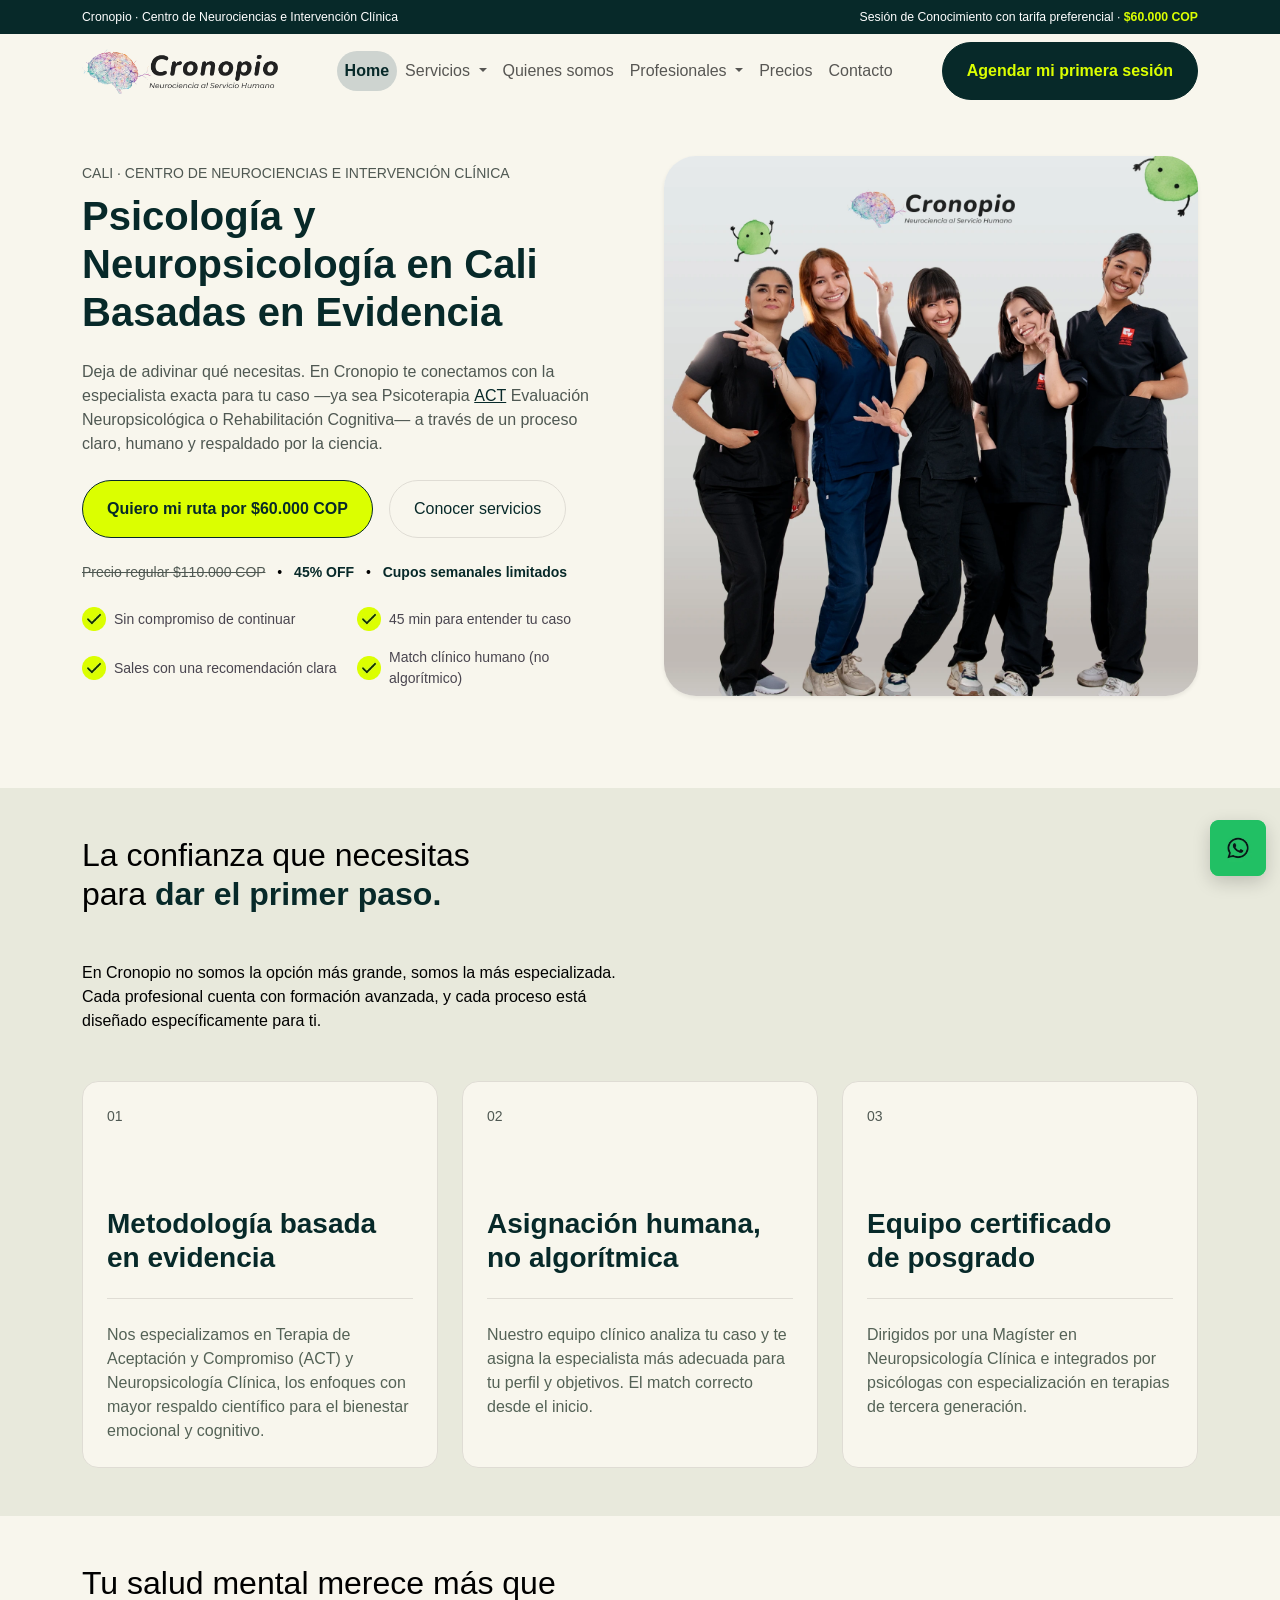
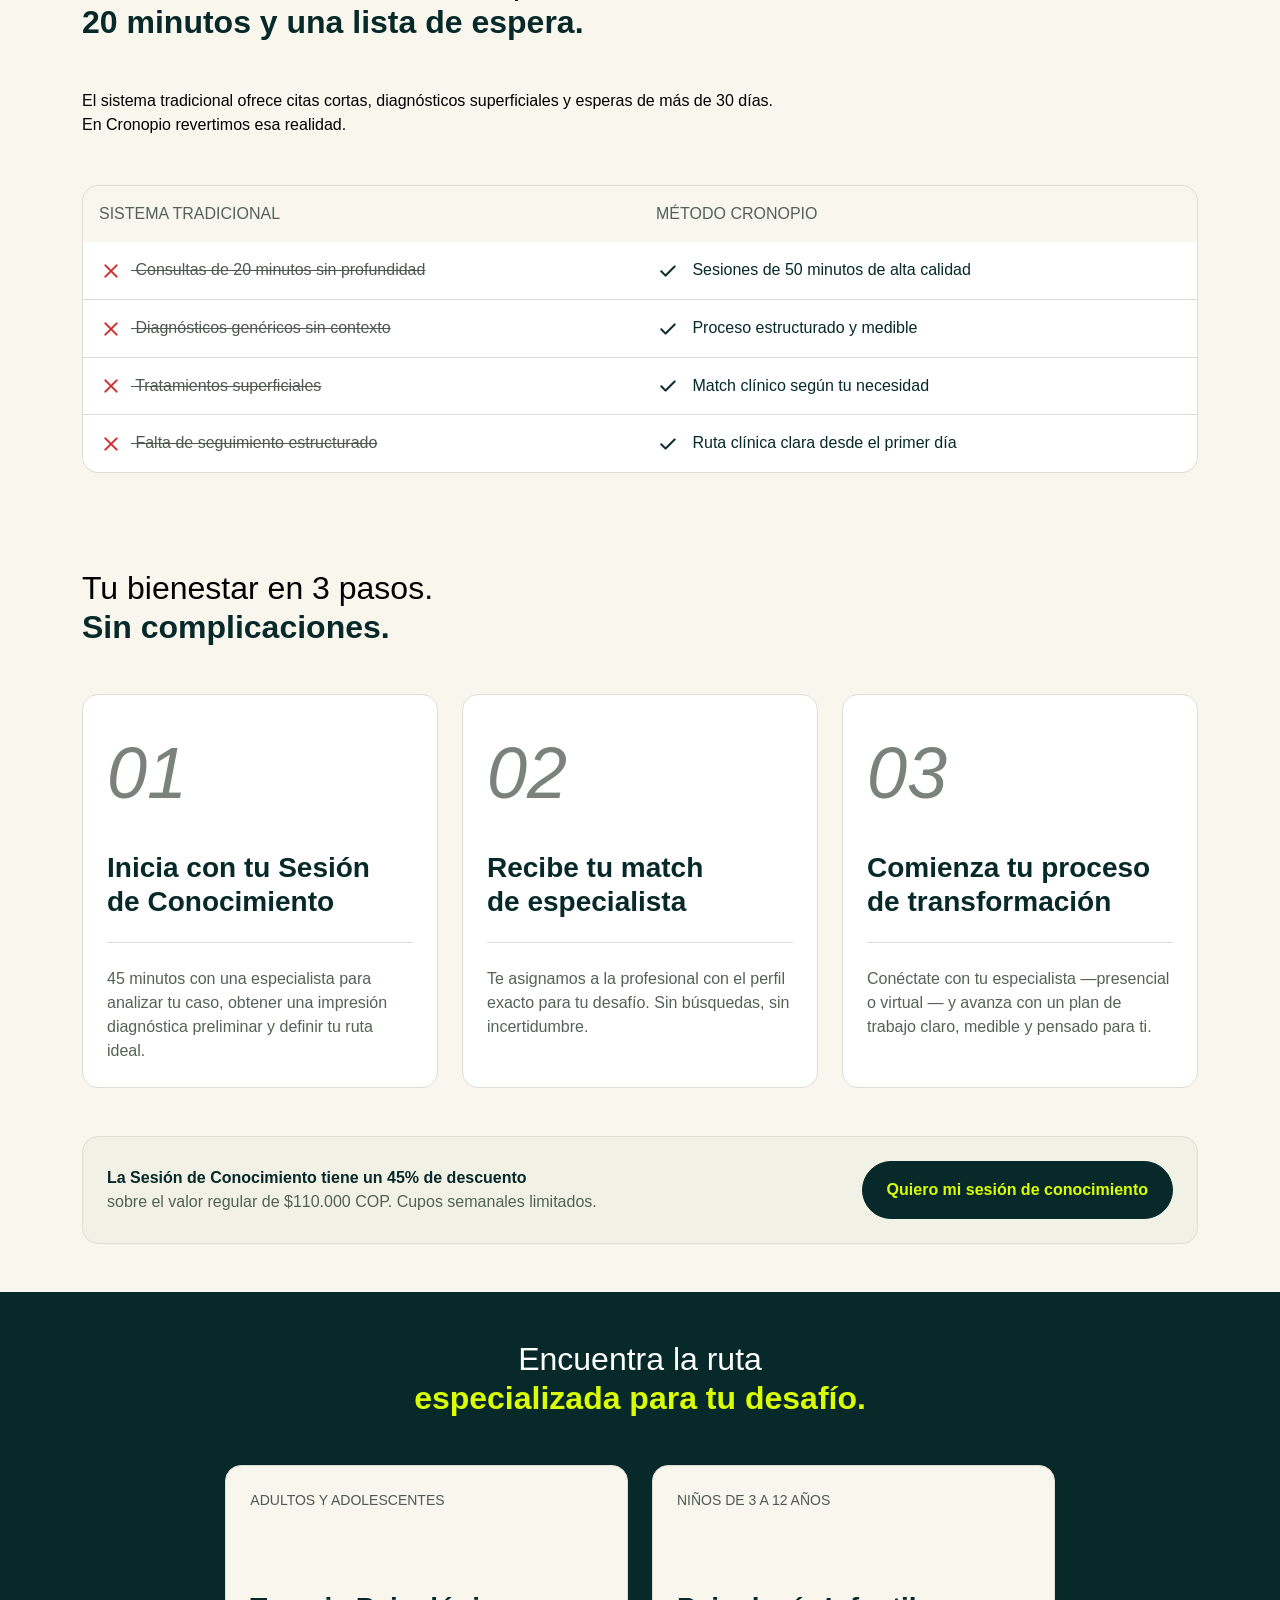
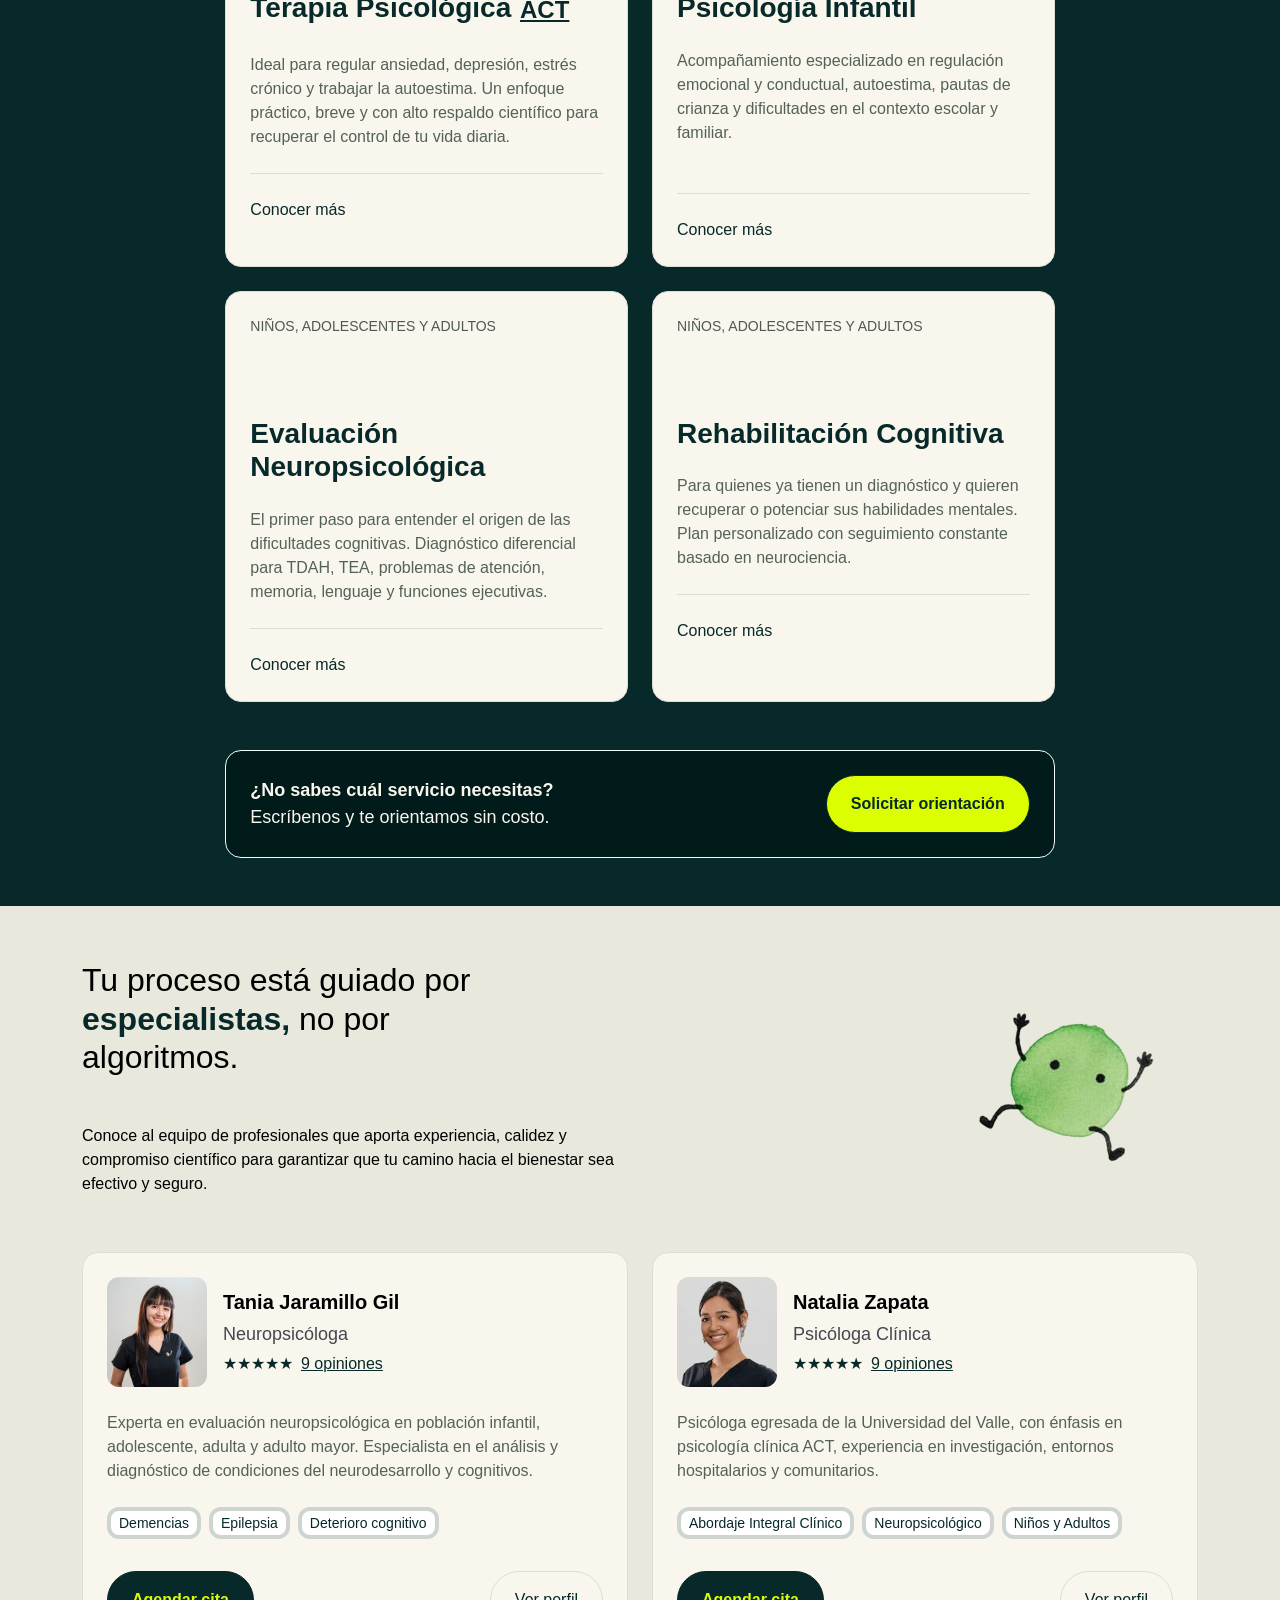
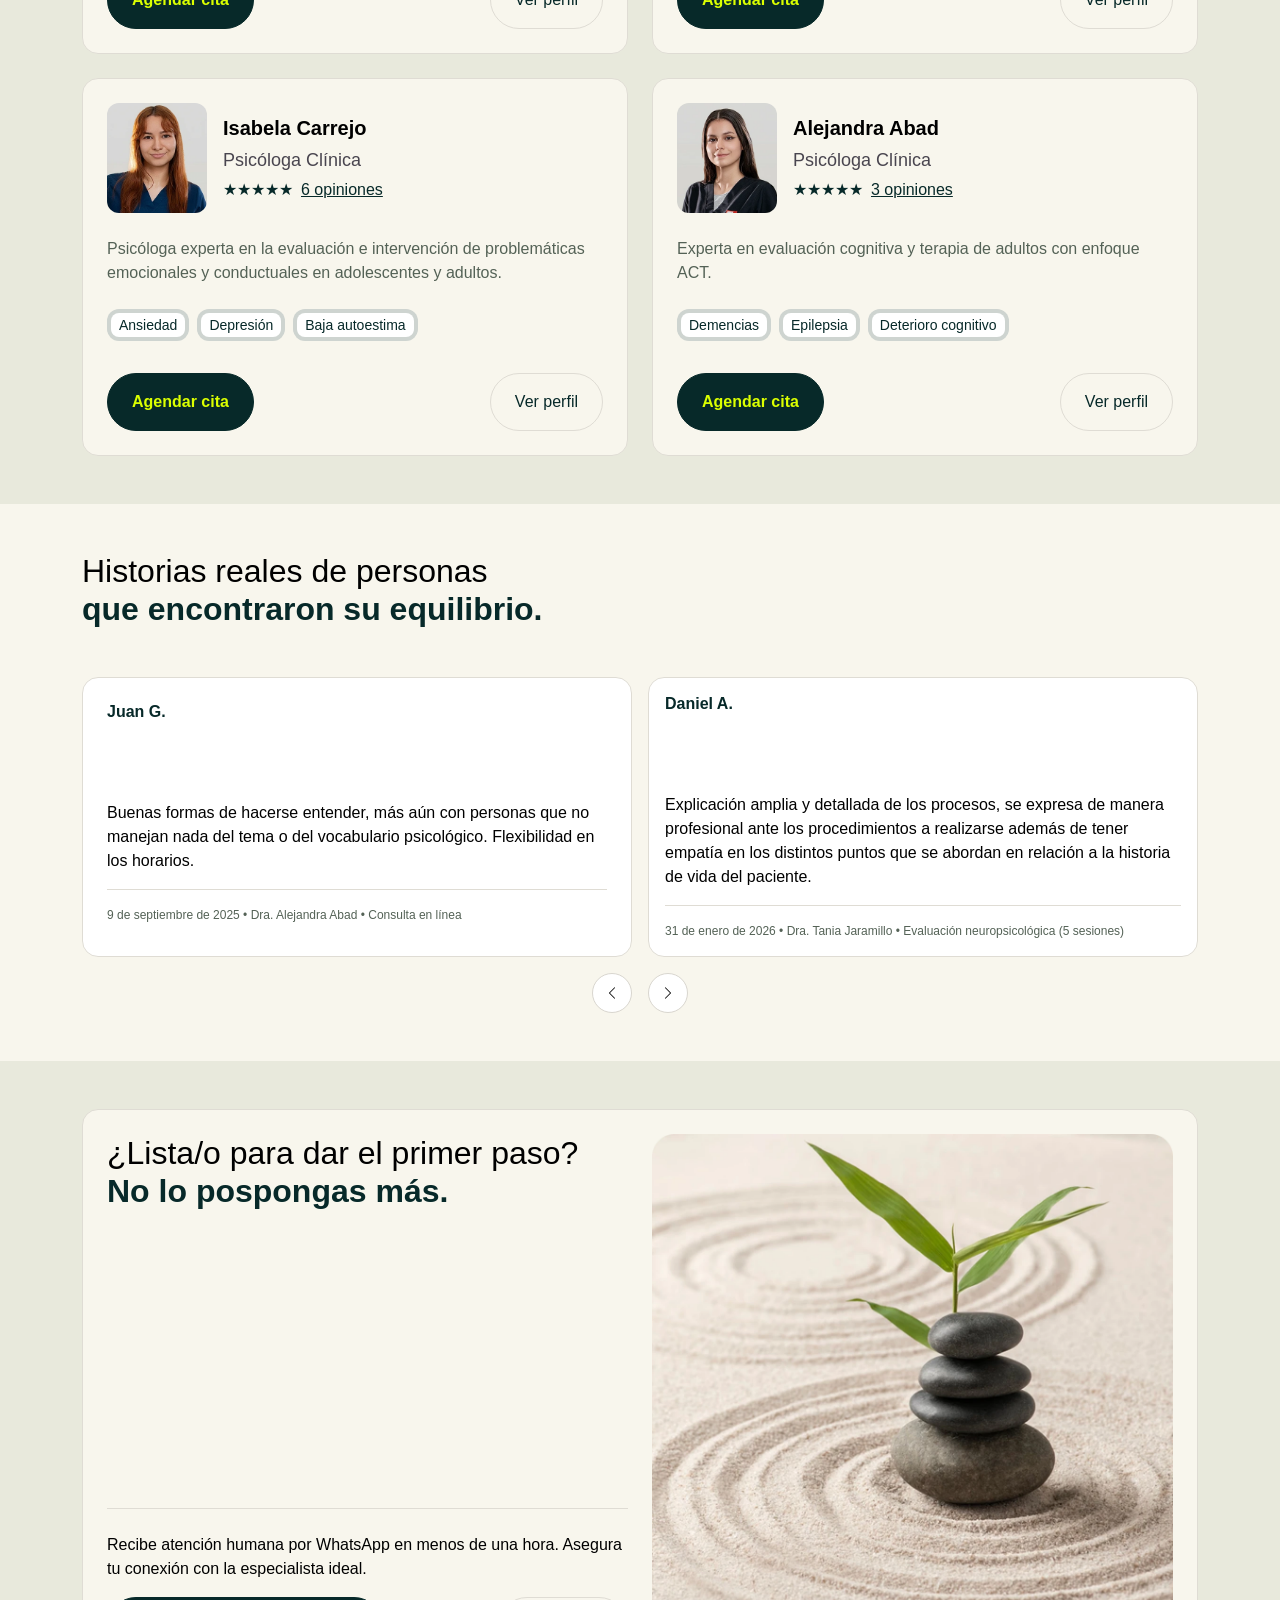
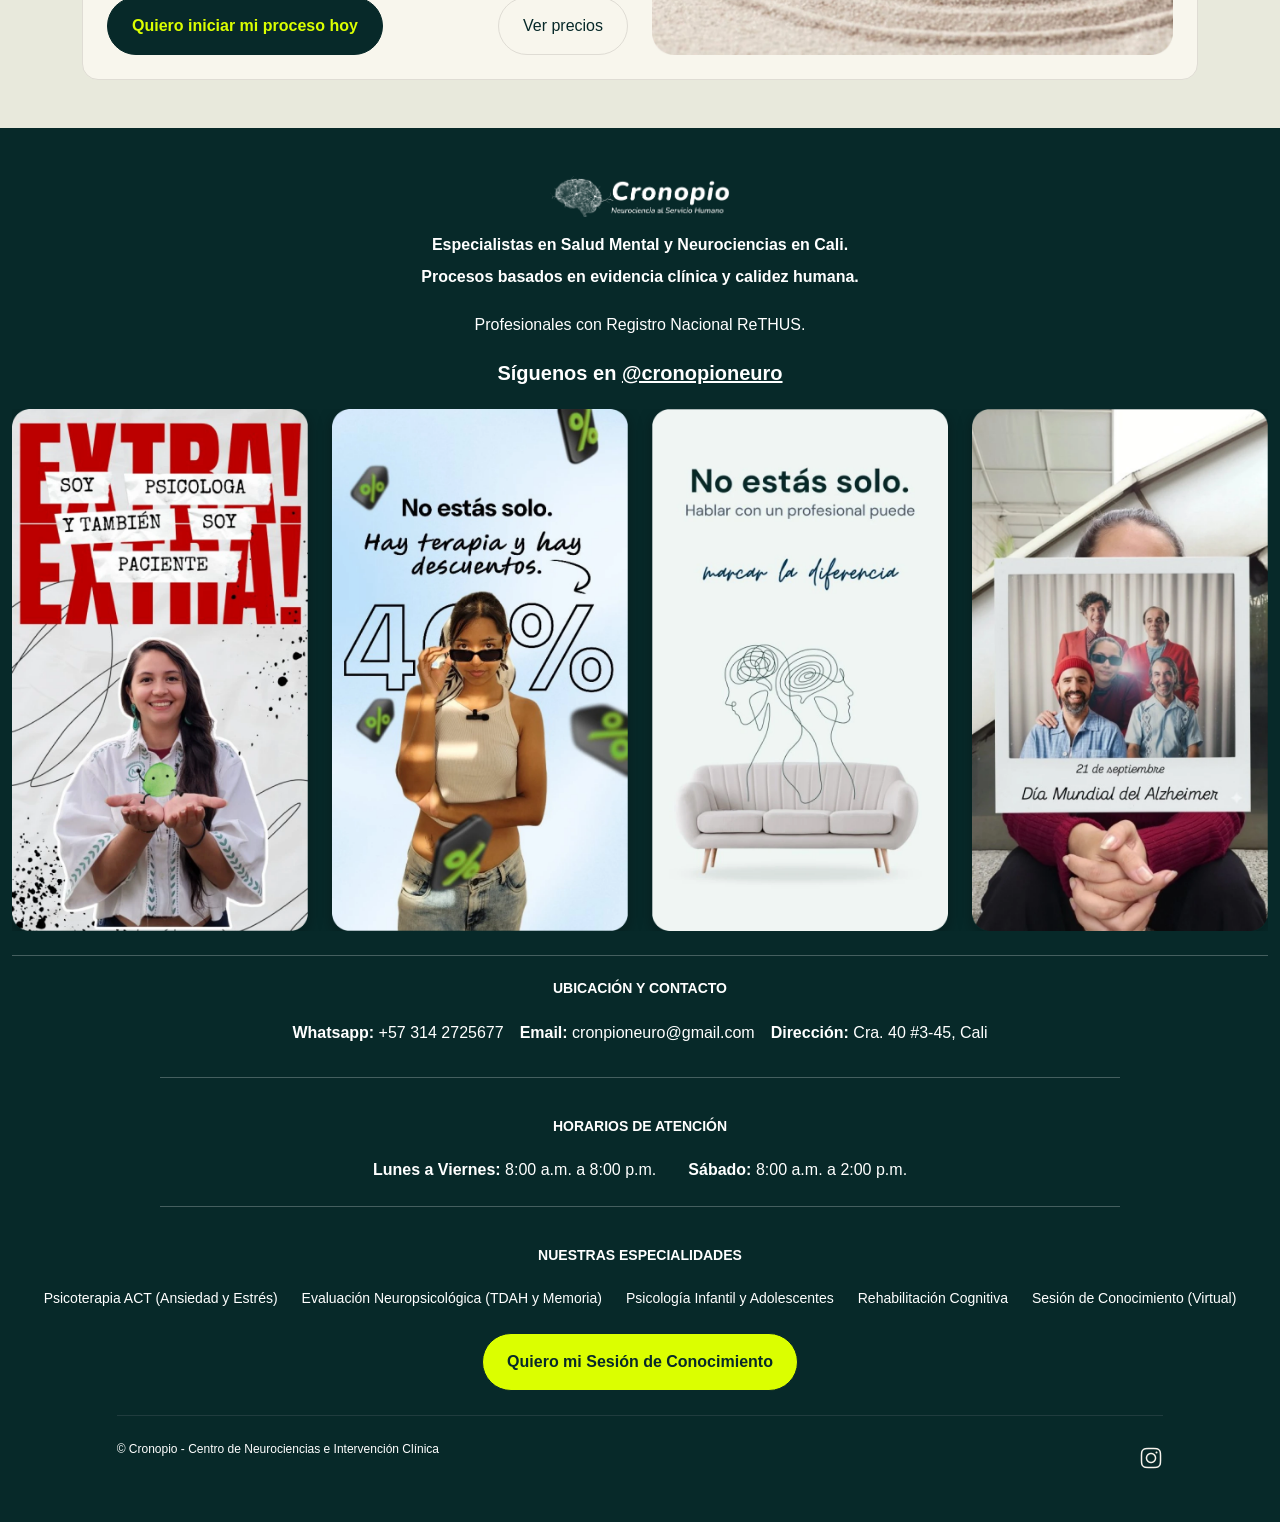
==== commit 429db3b1: "update footer" ====
--- a/index.html
+++ b/index.html
@@ -1424,7 +1424,7 @@
             <div class="mb-4">
                 <h5 class="fw-bold">Síguenos en <a
                         href="https://www.instagram.com/cronopioneuro?utm_source=ig_web_button_share_sheet&igsh=ZDNlZDc0MzIxNw=="
-                        target="_blank" rel="nofollow" class="text-white">@cronpioneuro</a></h5>
+                        target="_blank" rel="nofollow" class="text-white">@cronopioneuro</a></h5>
             </div>
             <div class="instagram-scroll-container">
                 <a href="https://www.instagram.com/reel/DRS7HNnjm2C/?utm_source=ig_web_copy_link&igsh=MzRlODBiNWFlZA=="
@@ -1476,7 +1476,7 @@
                                 class="especialidad text-decoration-none">Psicología Infantil y Adolescentes</a></span>
                         <span class="small"><a href="rehabilitacion-cognitiva.html"
                                 class="especialidad text-decoration-none">Rehabilitación Cognitiva</a></span>
-                        <span class="small"><a href="sesion-de-conocimiento.html"
+                        <span class="small"><a href="sesion-conocimiento.html"
                                 class="especialidad text-decoration-none">Sesión de Conocimiento (Virtual)</a></span>
                     </div>
                 </div>
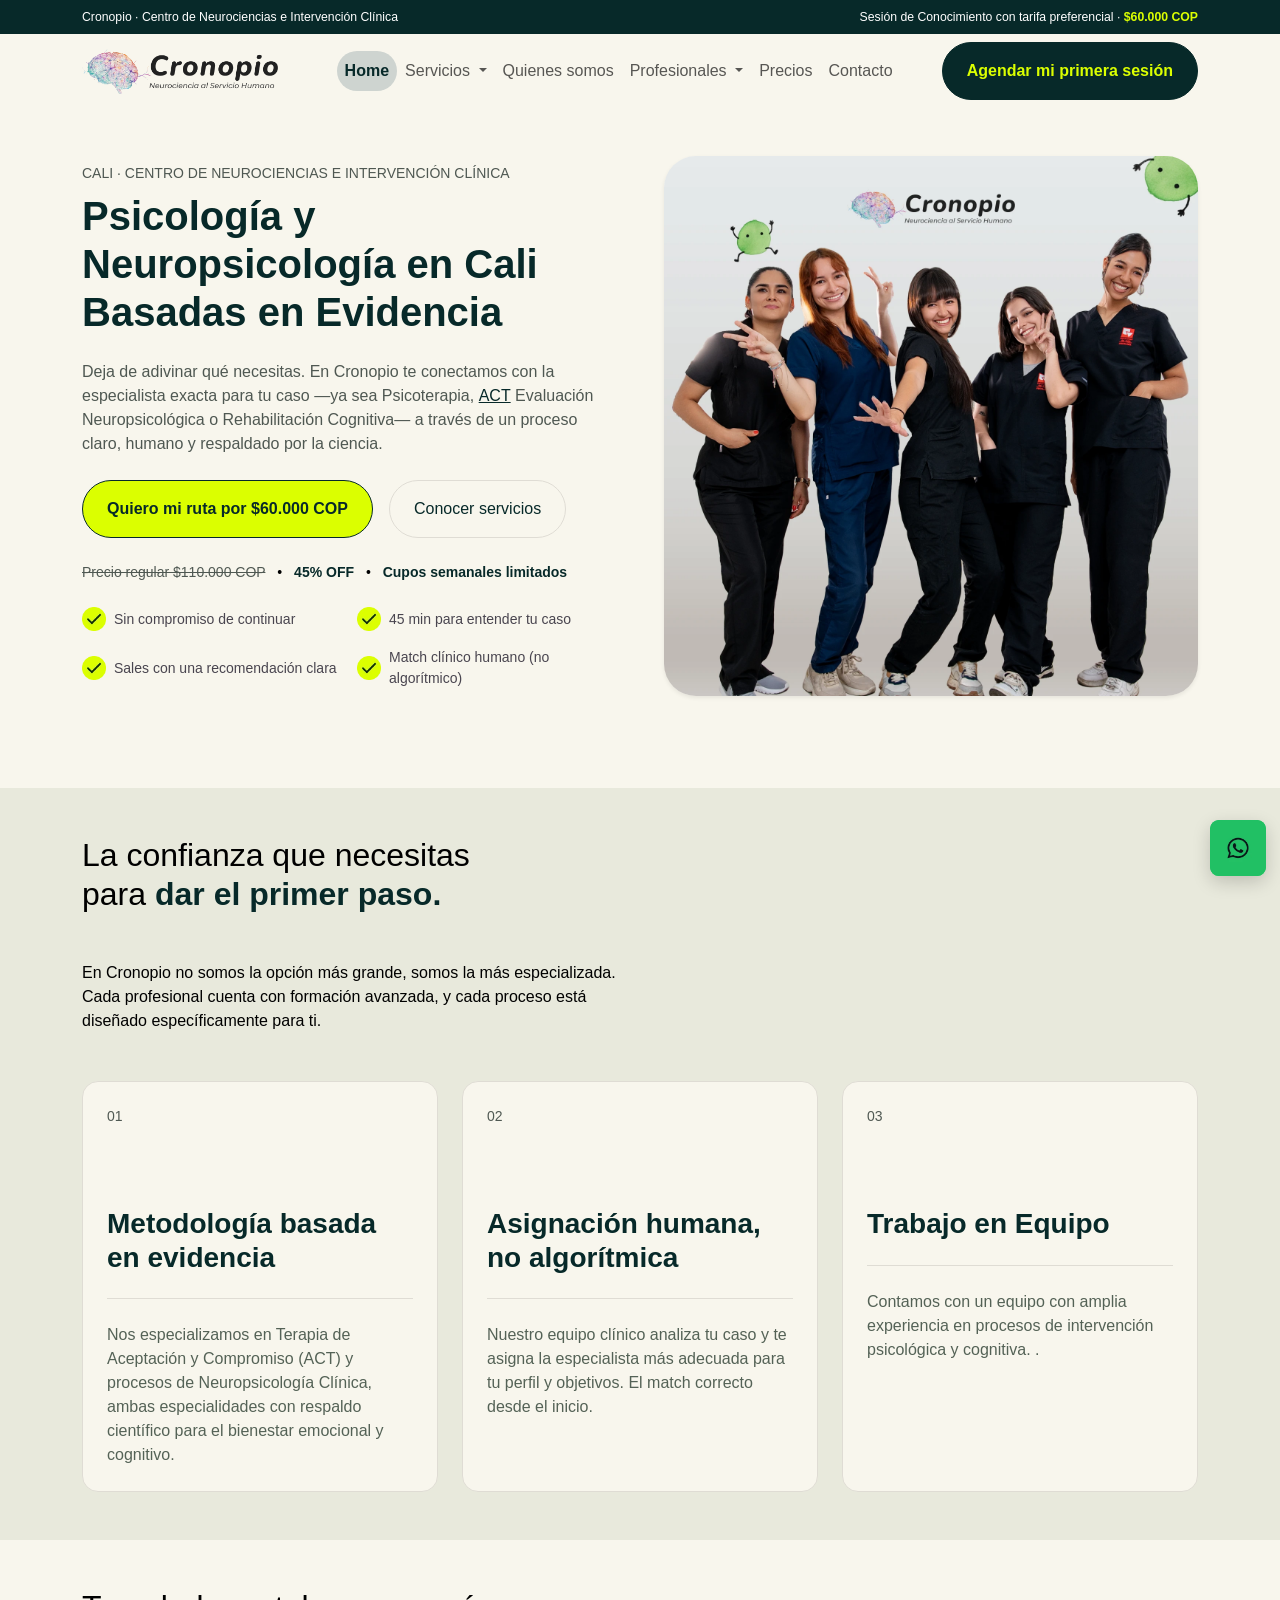
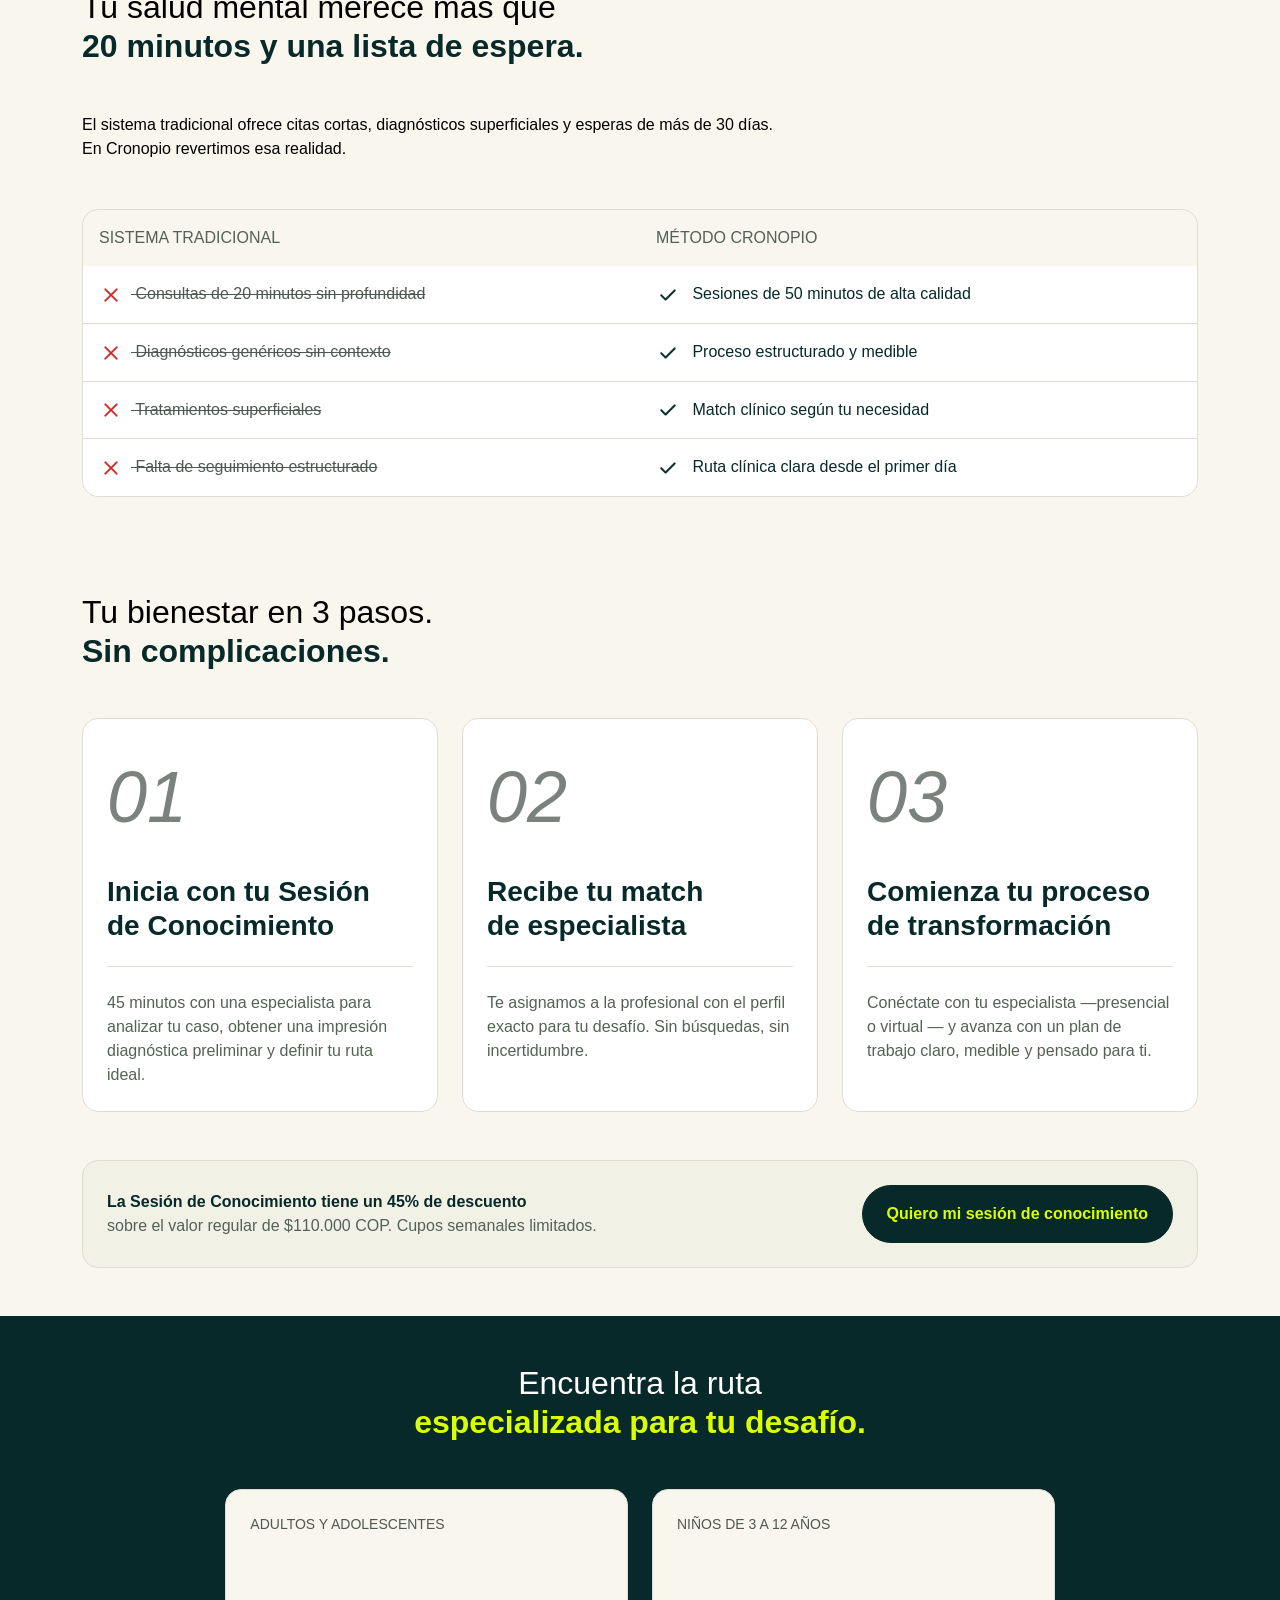
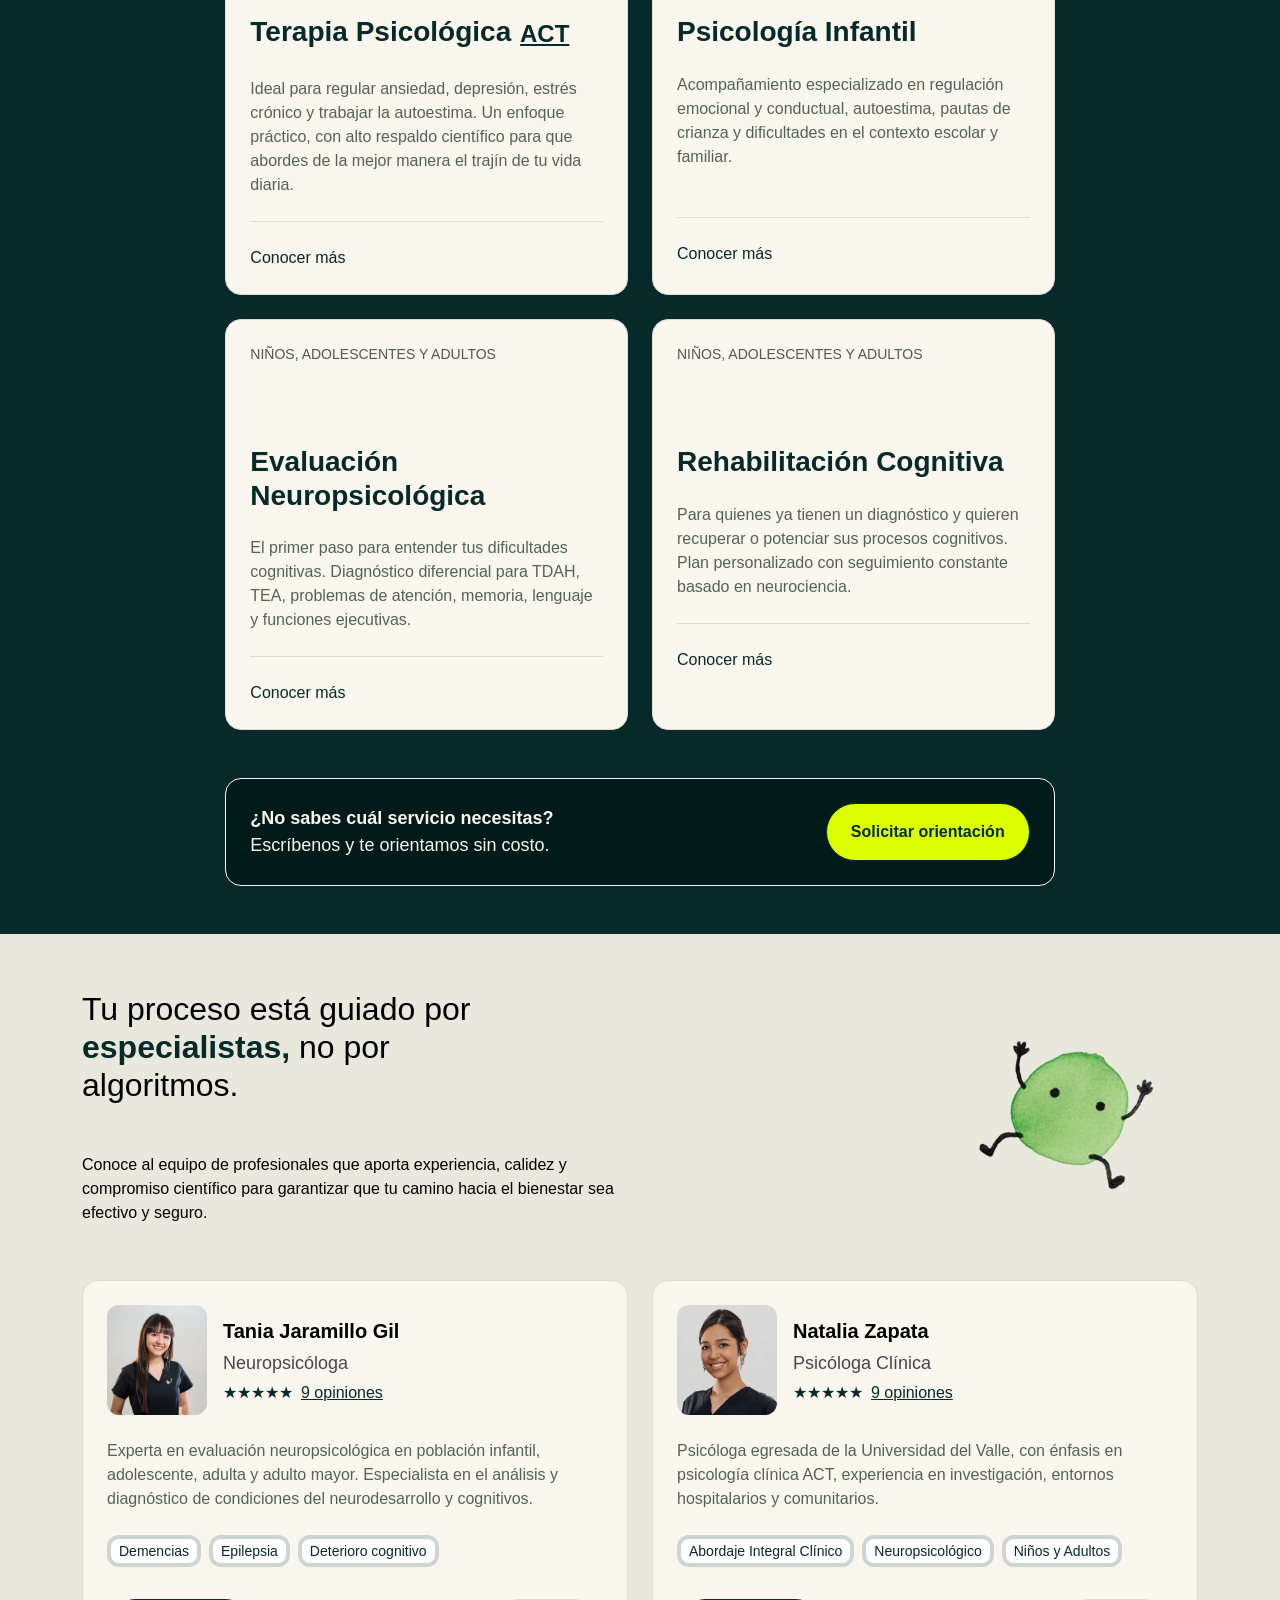
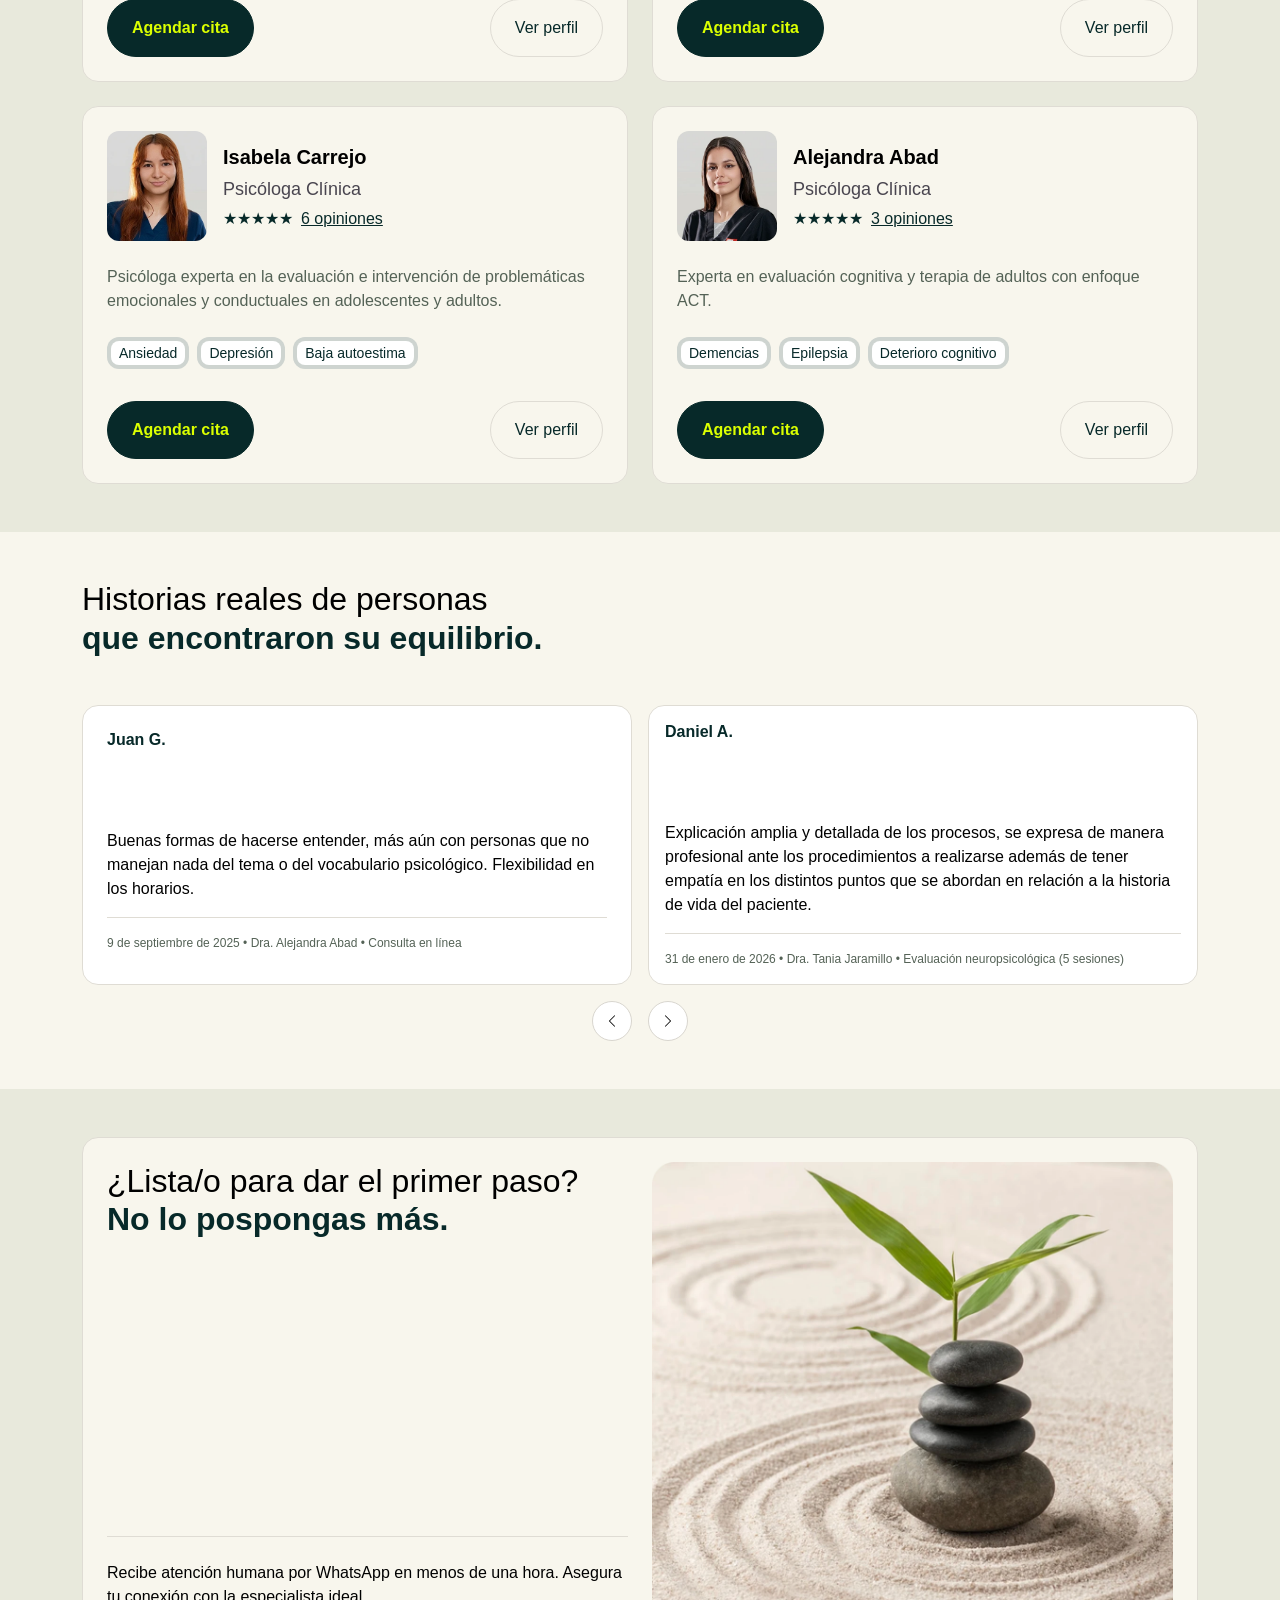
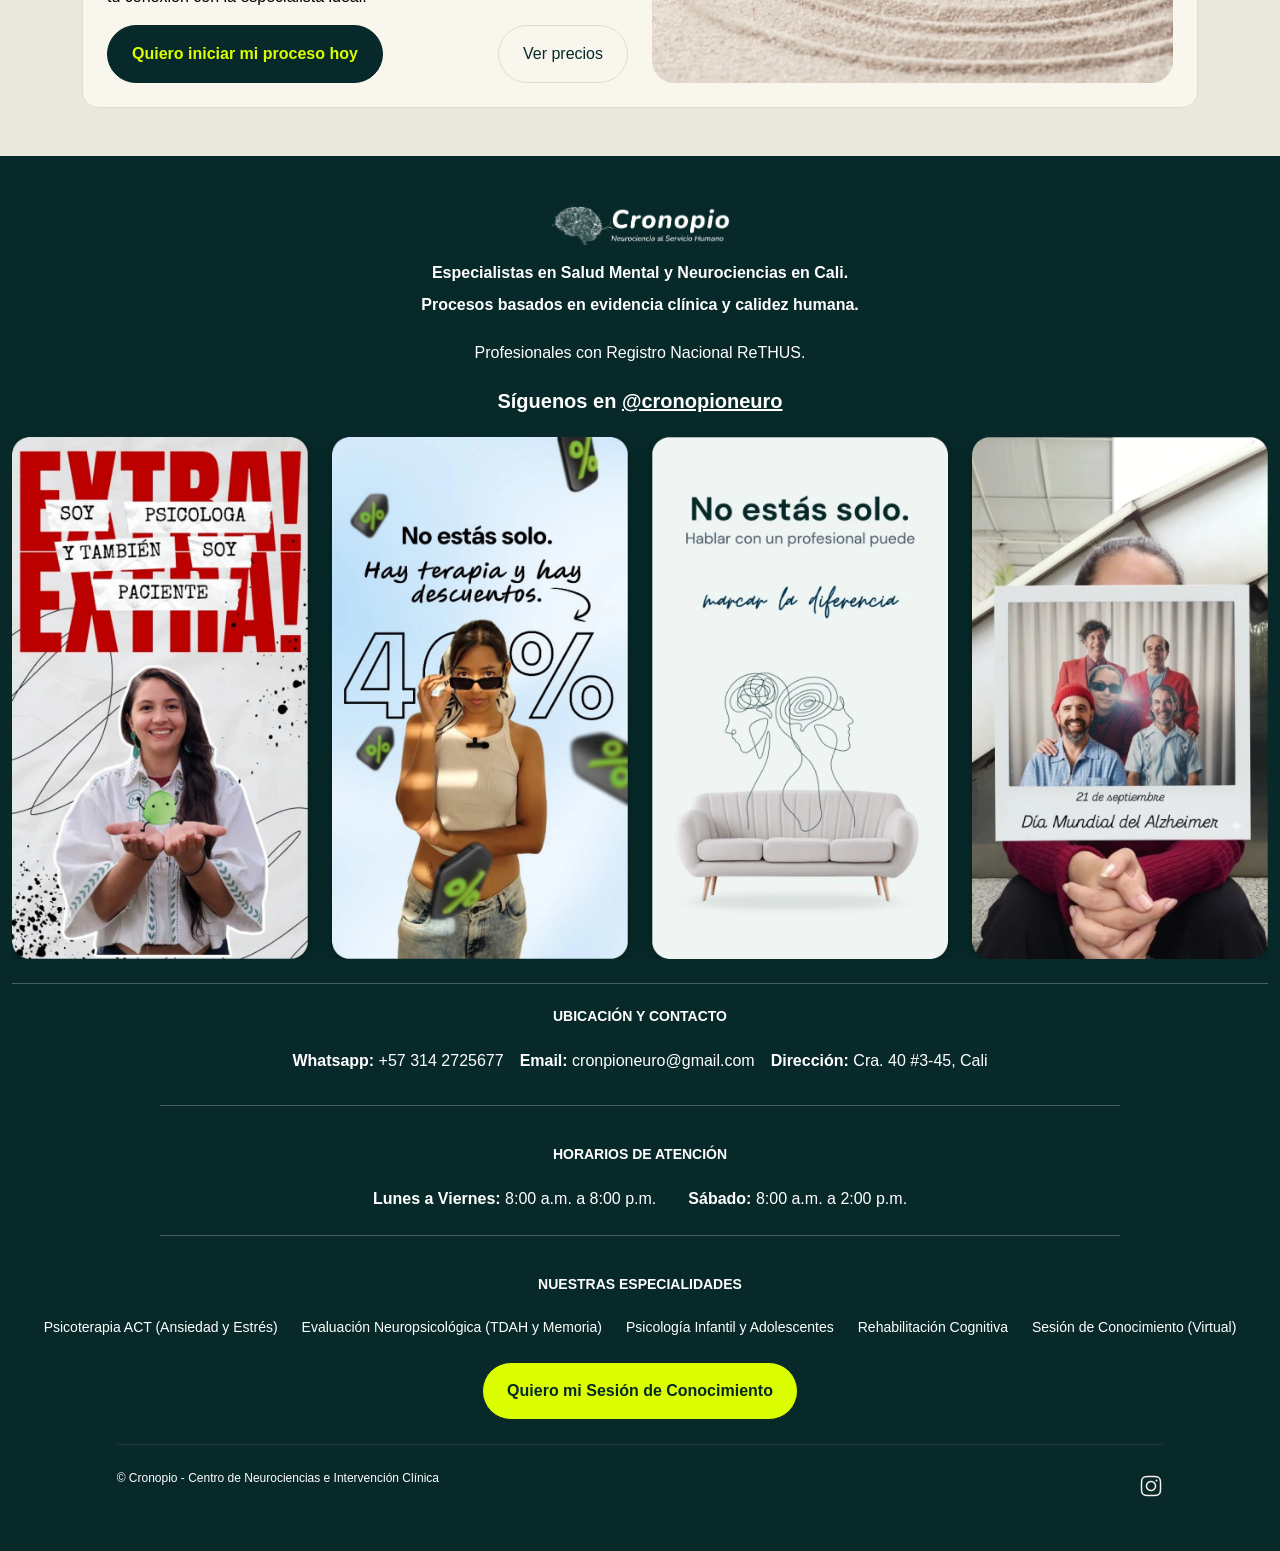
==== commit d8a3778a: "update" ====
--- a/index.html
+++ b/index.html
@@ -70,7 +70,7 @@
     }
   ],
   "sameAs": [
-    "https://www.instagram.com/cronpioneuro/",
+    "https://www.instagram.com/cronopioneuro/",
     "https://www.doctoralia.co/clinicas/cronopio-centro-de-neurociencias-e-intervencion-clinica"
   ]
 }
@@ -267,7 +267,7 @@
                         Evidencia</h1>
                     <p class="color-text-light hero-description mb-4" data-aos="fade-in" data-aos-delay="200">
                         Deja de adivinar qué necesitas. En Cronopio te conectamos con la especialista exacta para tu
-                        caso —ya sea Psicoterapia <button type="button" class="btn btn-link p-0 border-0"
+                        caso —ya sea Psicoterapia, <button type="button" class="btn btn-link p-0 border-0"
                             data-bs-toggle="modal" data-bs-target="#modalACT">
                             ACT
                         </button>
@@ -384,8 +384,8 @@
                         <div class="body-card">
                             <h3 class="mb-4 fw-bold color-text-brand">Metodología basada<br>en evidencia</h3>
                             <div class="divider mb-4"></div>
-                            <p class="mb-0 color-text">Nos especializamos en Terapia de Aceptación y Compromiso (ACT) y
-                                Neuropsicología Clínica, los enfoques con mayor respaldo científico para el bienestar
+                            <p class="mb-0 color-text">Nos especializamos en Terapia de Aceptación y Compromiso (ACT) y procesos de
+                                Neuropsicología Clínica, ambas especialidades con respaldo científico para el bienestar
                                 emocional y cognitivo.</p>
                         </div>
                     </div>
@@ -406,11 +406,10 @@
                     <div class="card background-neutro-100 p-4 h-100">
                         <span class="numero color-text-light">03</span>
                         <div class="body-card">
-                            <h3 class="mb-4 fw-bold color-text-brand">Equipo certificado<br>de posgrado</h3>
+                            <h3 class="mb-4 fw-bold color-text-brand">Trabajo en Equipo<br></h3>
                             <div class="divider mb-4"></div>
-                            <p class="mb-0 color-text">Dirigidos por una Magíster en Neuropsicología Clínica e
-                                integrados por
-                                psicólogas con especialización en terapias de tercera generación.</p>
+                            <p class="mb-0 color-text">Contamos con un equipo con amplia experiencia en procesos
+                                de intervención psicológica y cognitiva. .</p>
                         </div>
                     </div>
                 </div>
@@ -588,8 +587,9 @@
                                 </button>
                             </h3>
                             <p class="mb-4 color-text">Ideal para regular ansiedad, depresión, estrés crónico y trabajar
-                                la autoestima. Un enfoque práctico, breve y con alto respaldo científico para recuperar
-                                el control de tu vida diaria.</p>
+                                la autoestima. Un enfoque práctico, con alto respaldo científico para que abordes de la mejor
+                                manera el trajín 
+                                   de tu vida diaria.</p>
                             <div class="divider mb-4"></div>
                             <a href="cognitivo-conductual.html"
                                 class="btn-link text-decoration-none p-0 border-0">Conocer más</a>
@@ -615,7 +615,7 @@
                         <span class="numero color-text-light text-uppercase">Niños, Adolescentes y Adultos</span>
                         <div class="body-card">
                             <h3 class="mb-4 fw-bold color-text-brand">Evaluación Neuropsicológica</h3>
-                            <p class="mb-4 color-text">El primer paso para entender el origen de las dificultades
+                            <p class="mb-4 color-text">El primer paso para entender tus dificultades
                                 cognitivas. Diagnóstico diferencial para TDAH, TEA, problemas de atención, memoria,
                                 lenguaje y funciones ejecutivas.</p>
                             <div class="divider mb-4"></div>
@@ -630,7 +630,7 @@
                         <div class="body-card">
                             <h3 class="mb-4 fw-bold color-text-brand">Rehabilitación Cognitiva</h3>
                             <p class="mb-4 color-text">Para quienes ya tienen un diagnóstico y quieren recuperar o
-                                potenciar sus habilidades mentales. Plan personalizado con seguimiento constante basado
+                                potenciar sus procesos cognitivos. Plan personalizado con seguimiento constante basado
                                 en neurociencia.</p>
                             <div class="divider mb-4"></div>
                             <a href="rehabilitacion-cognitiva.html"
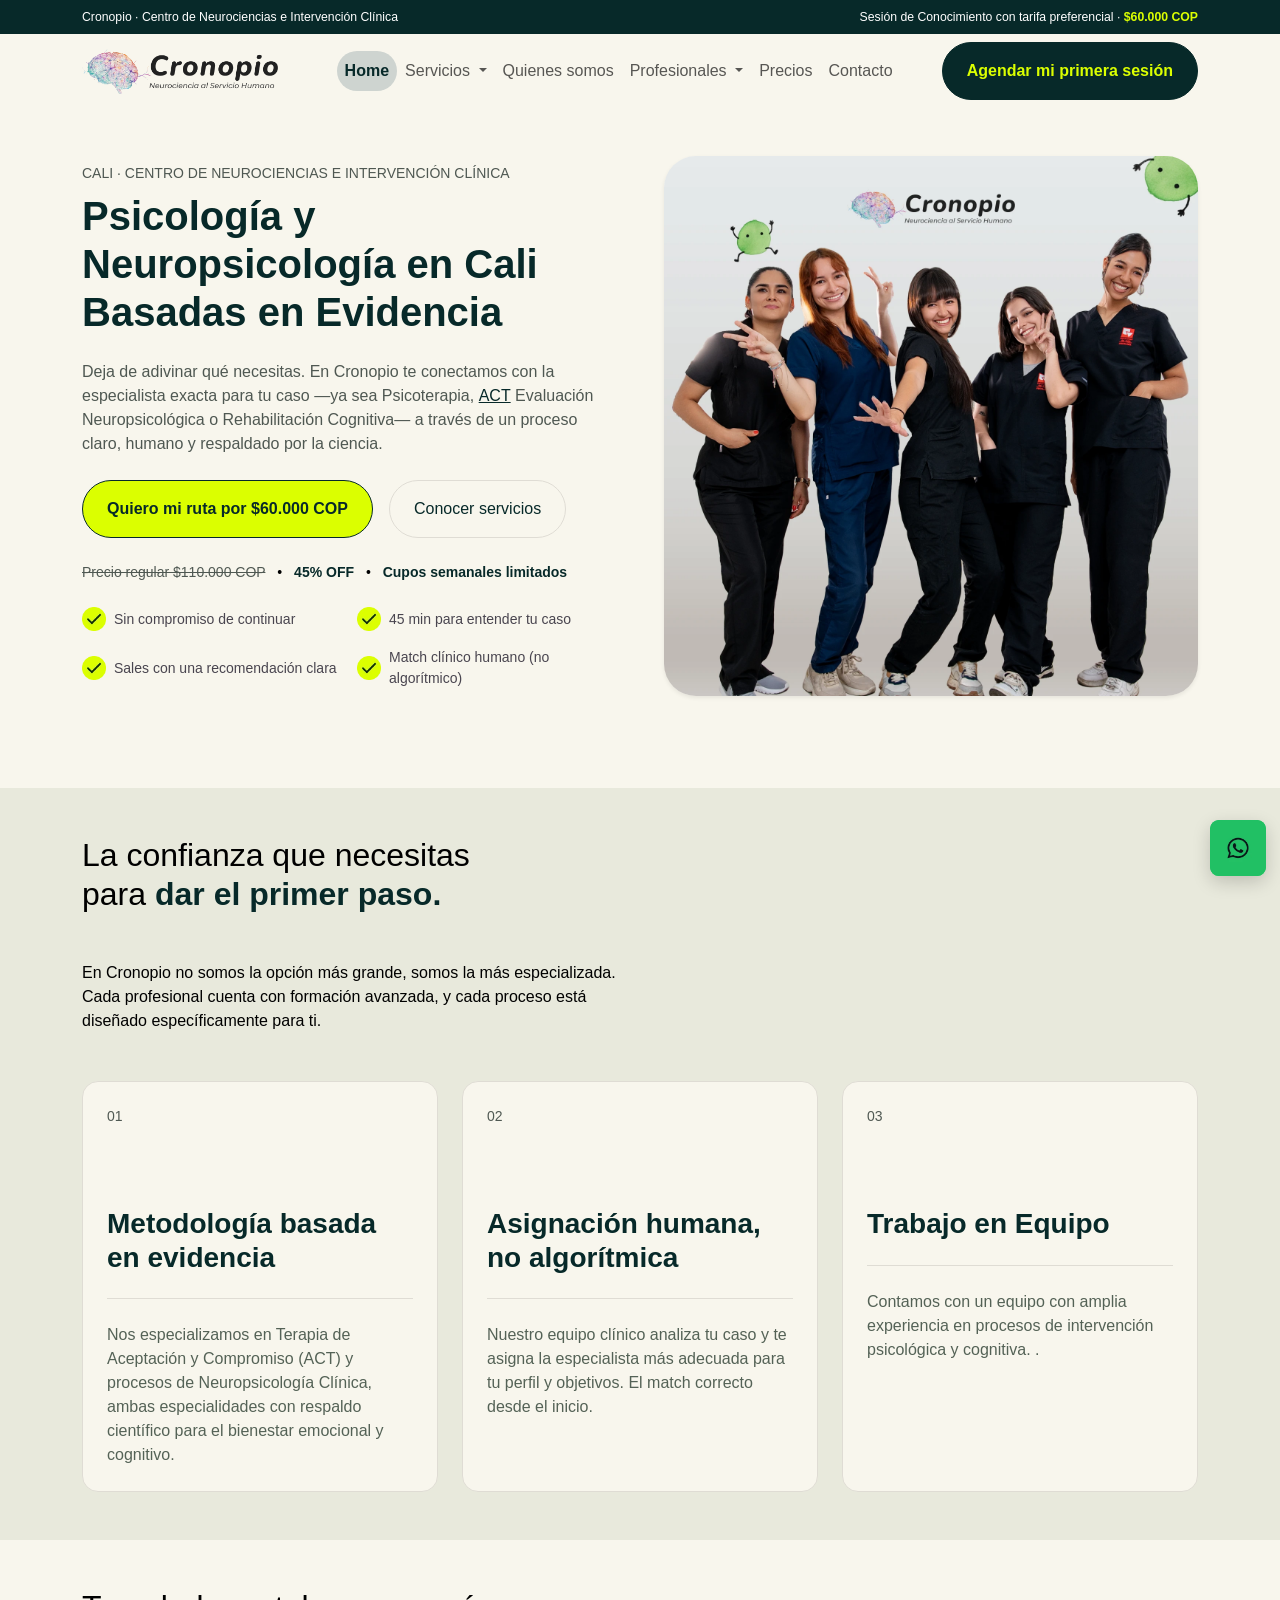
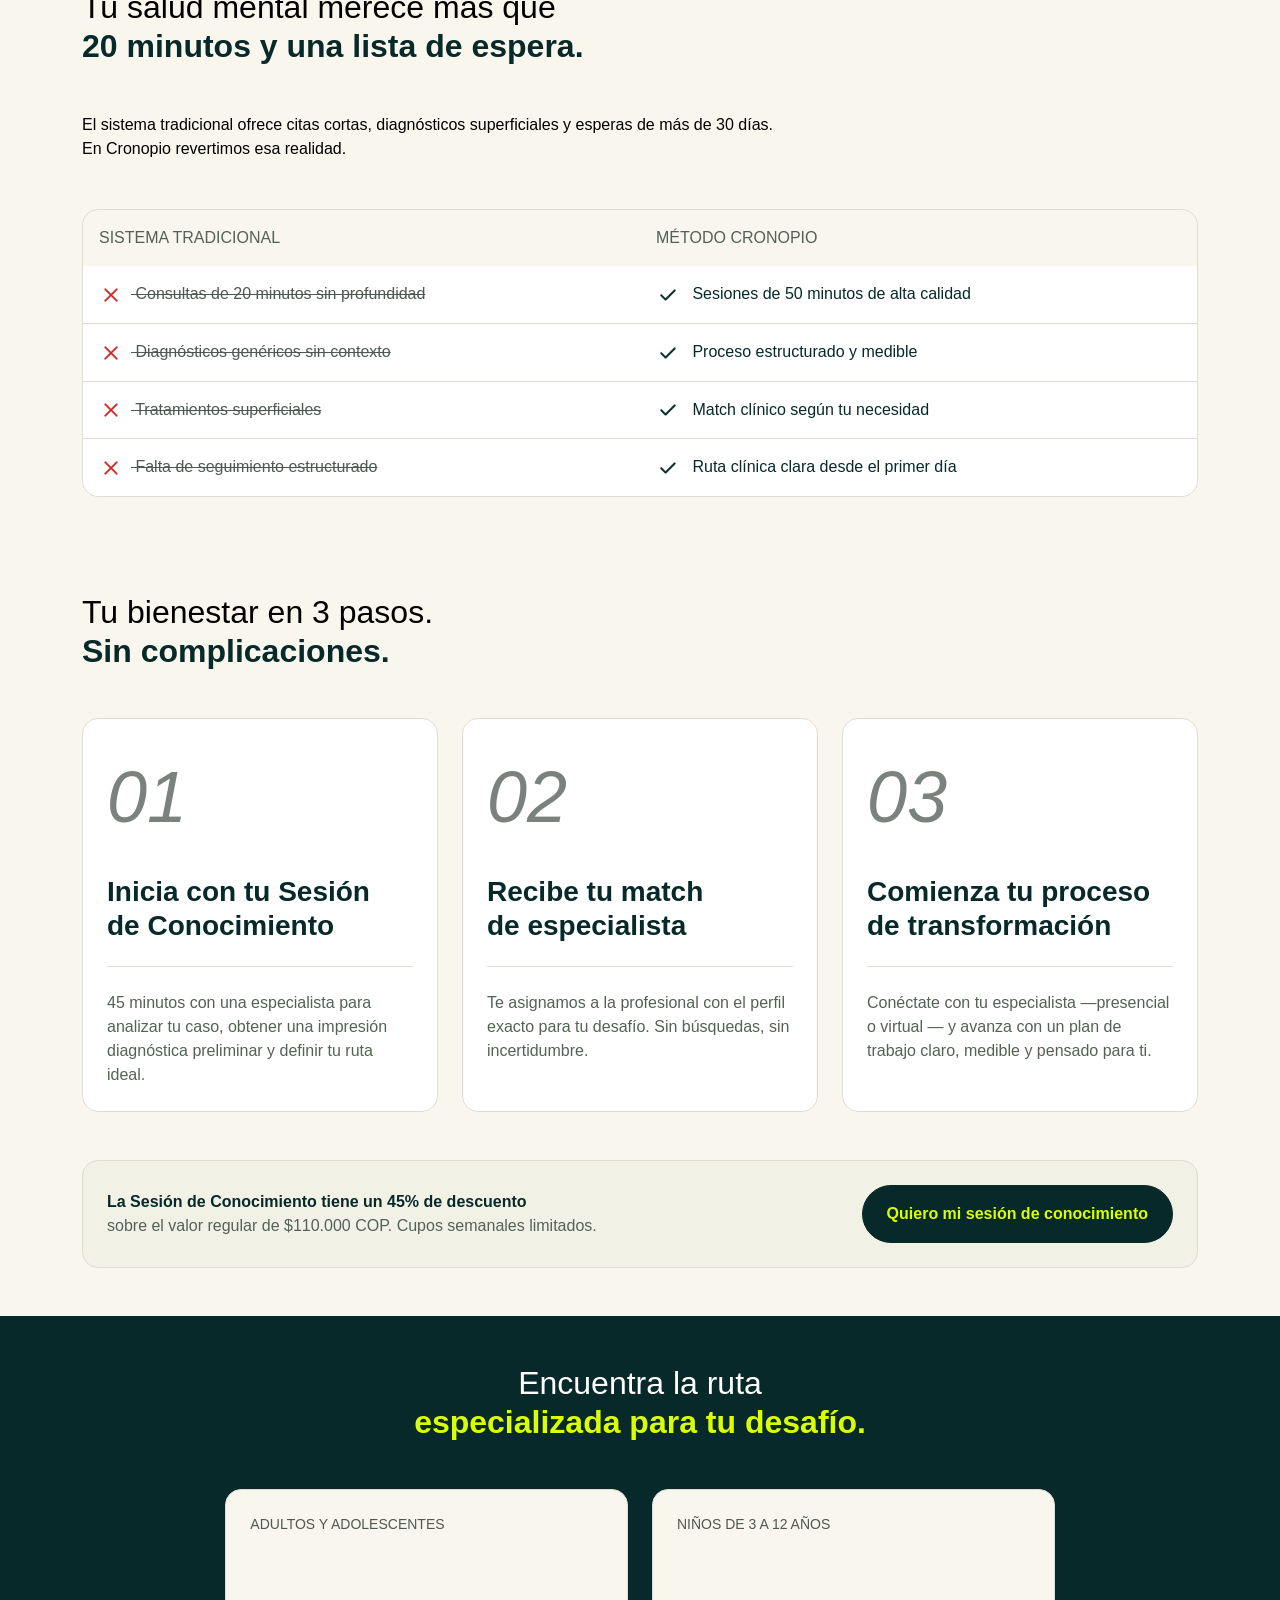
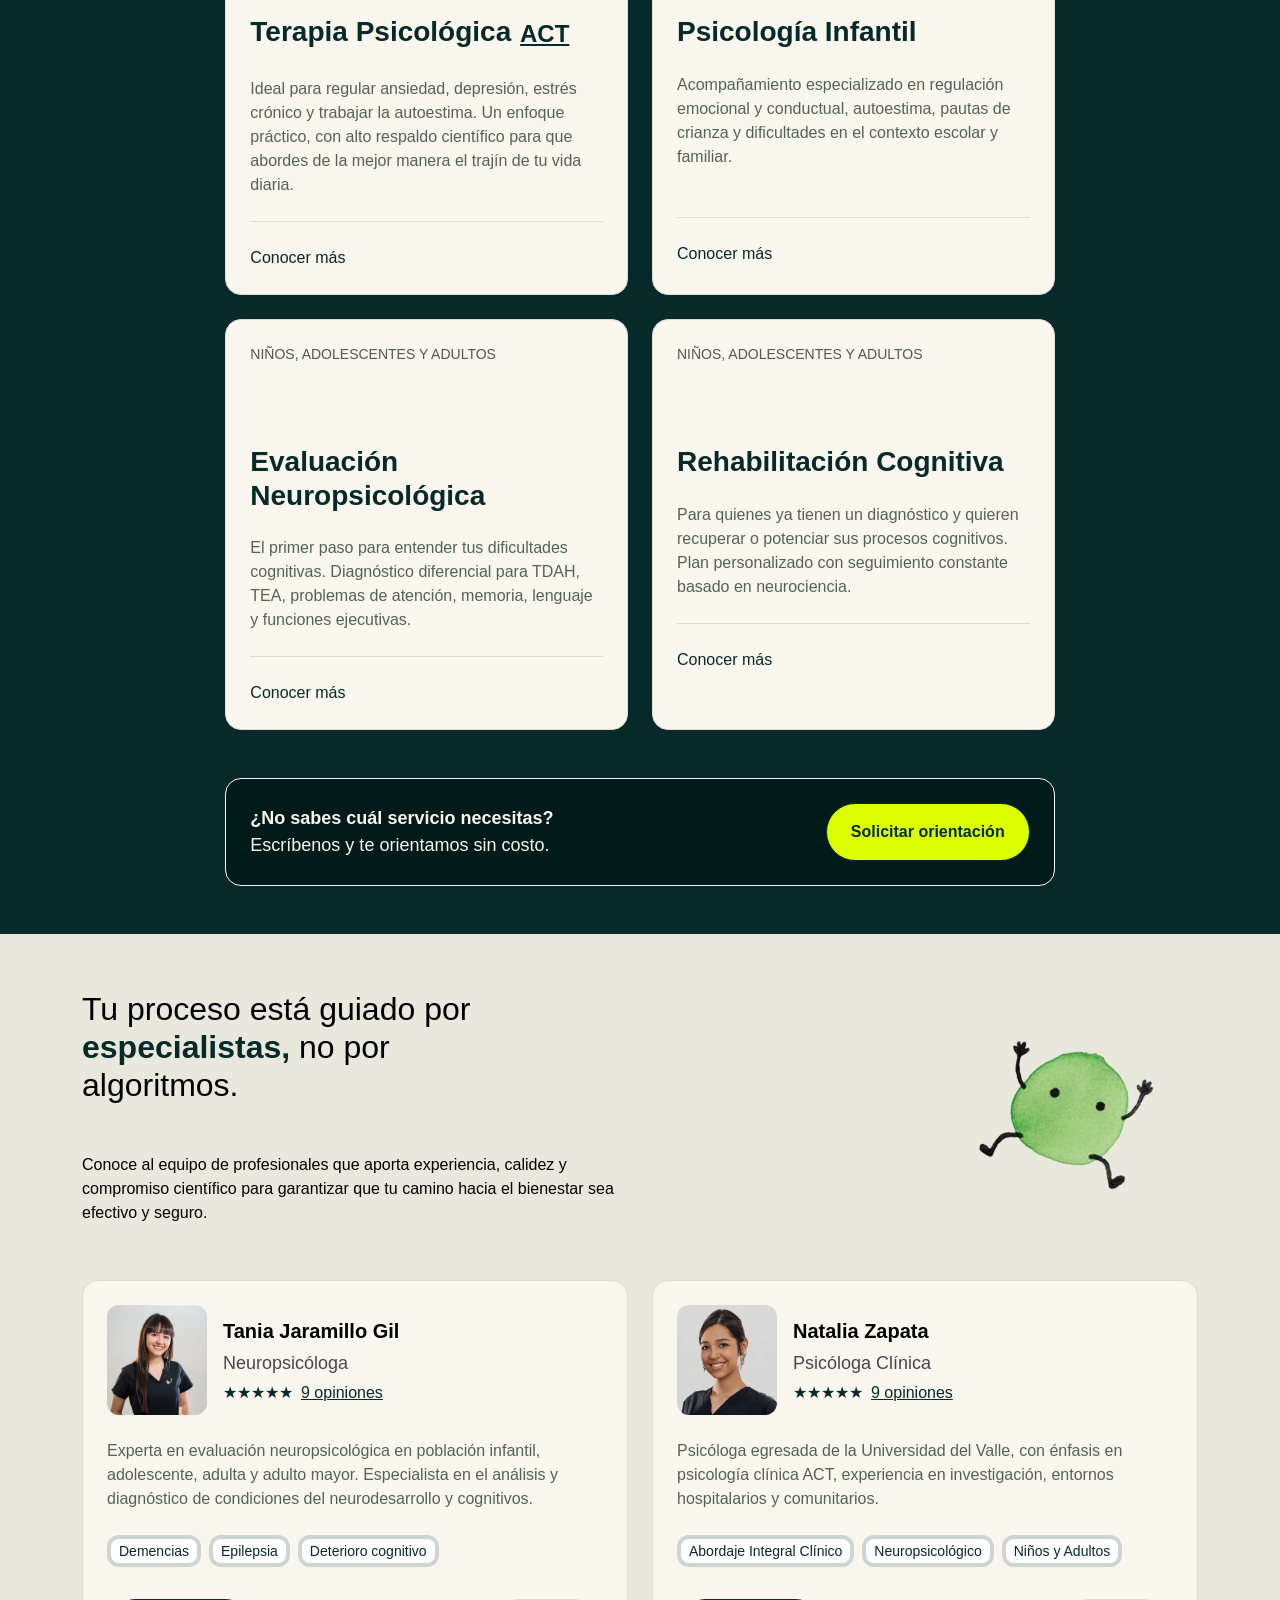
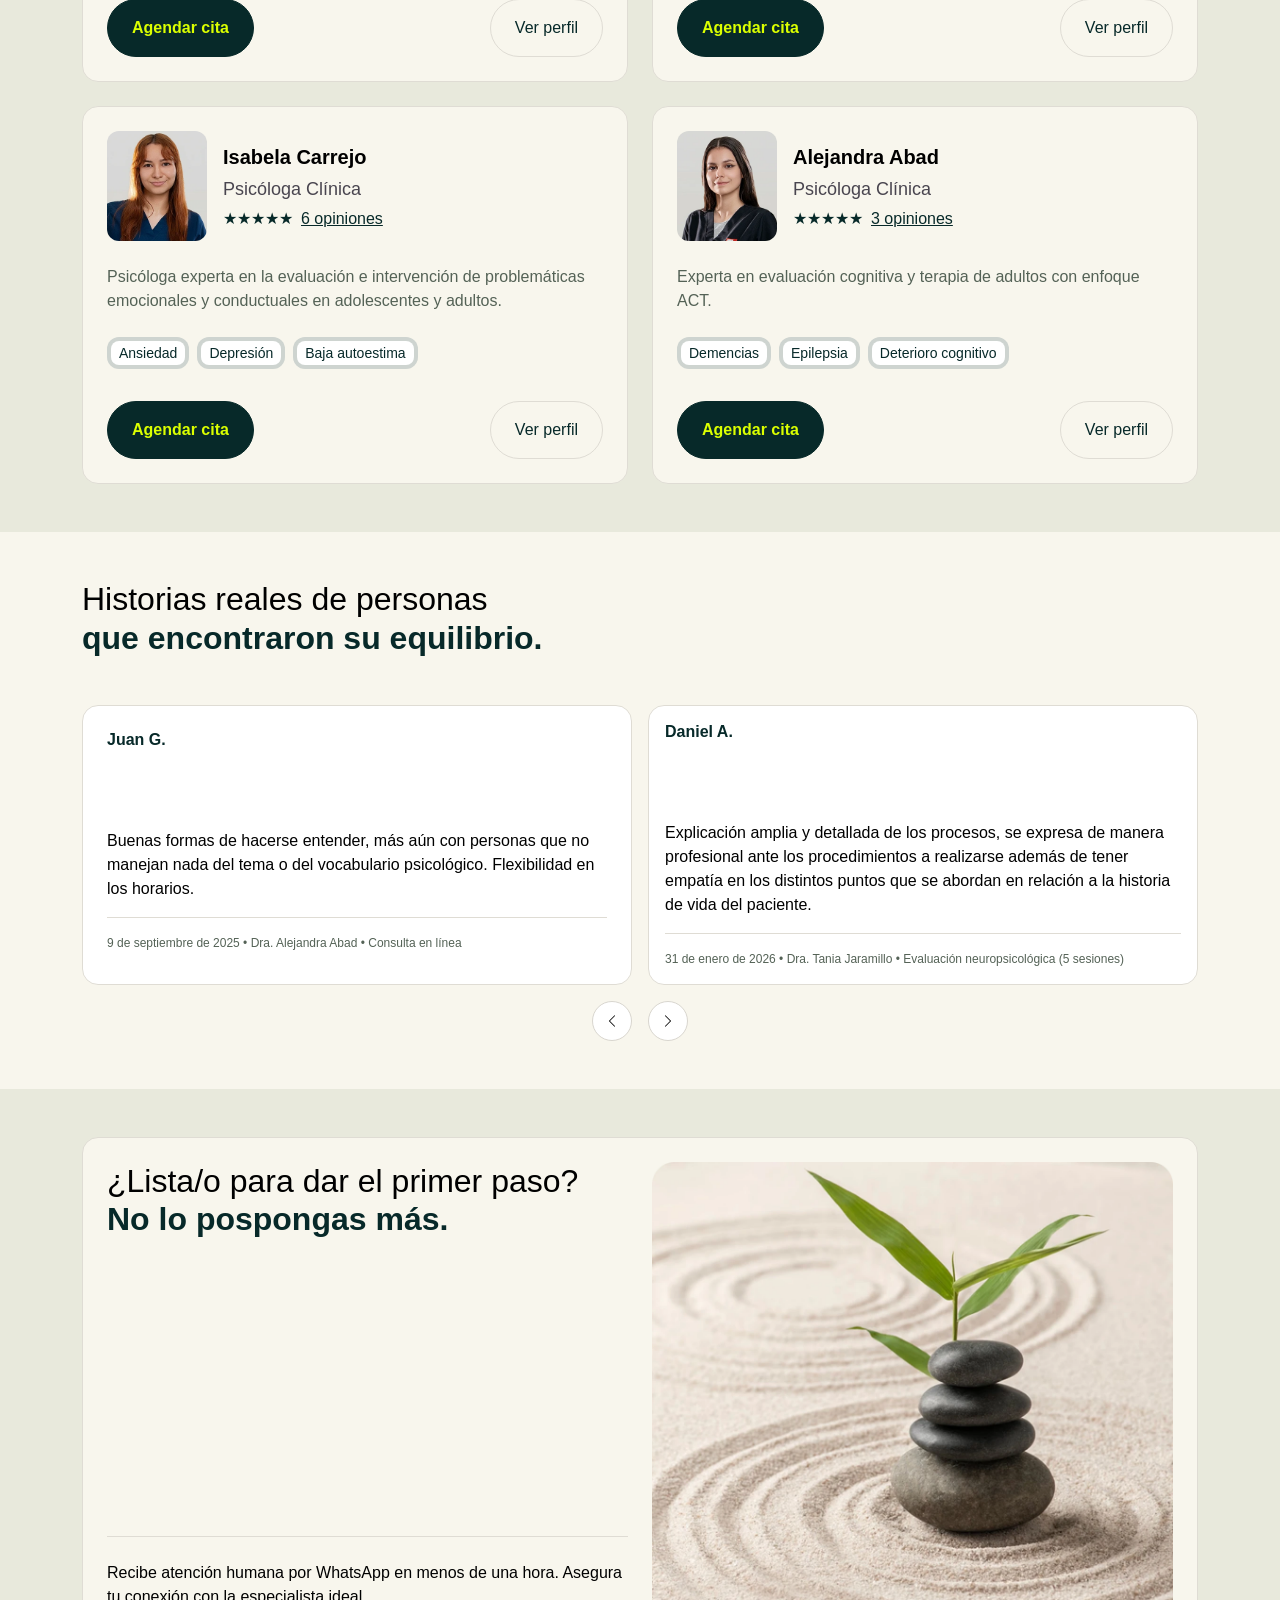
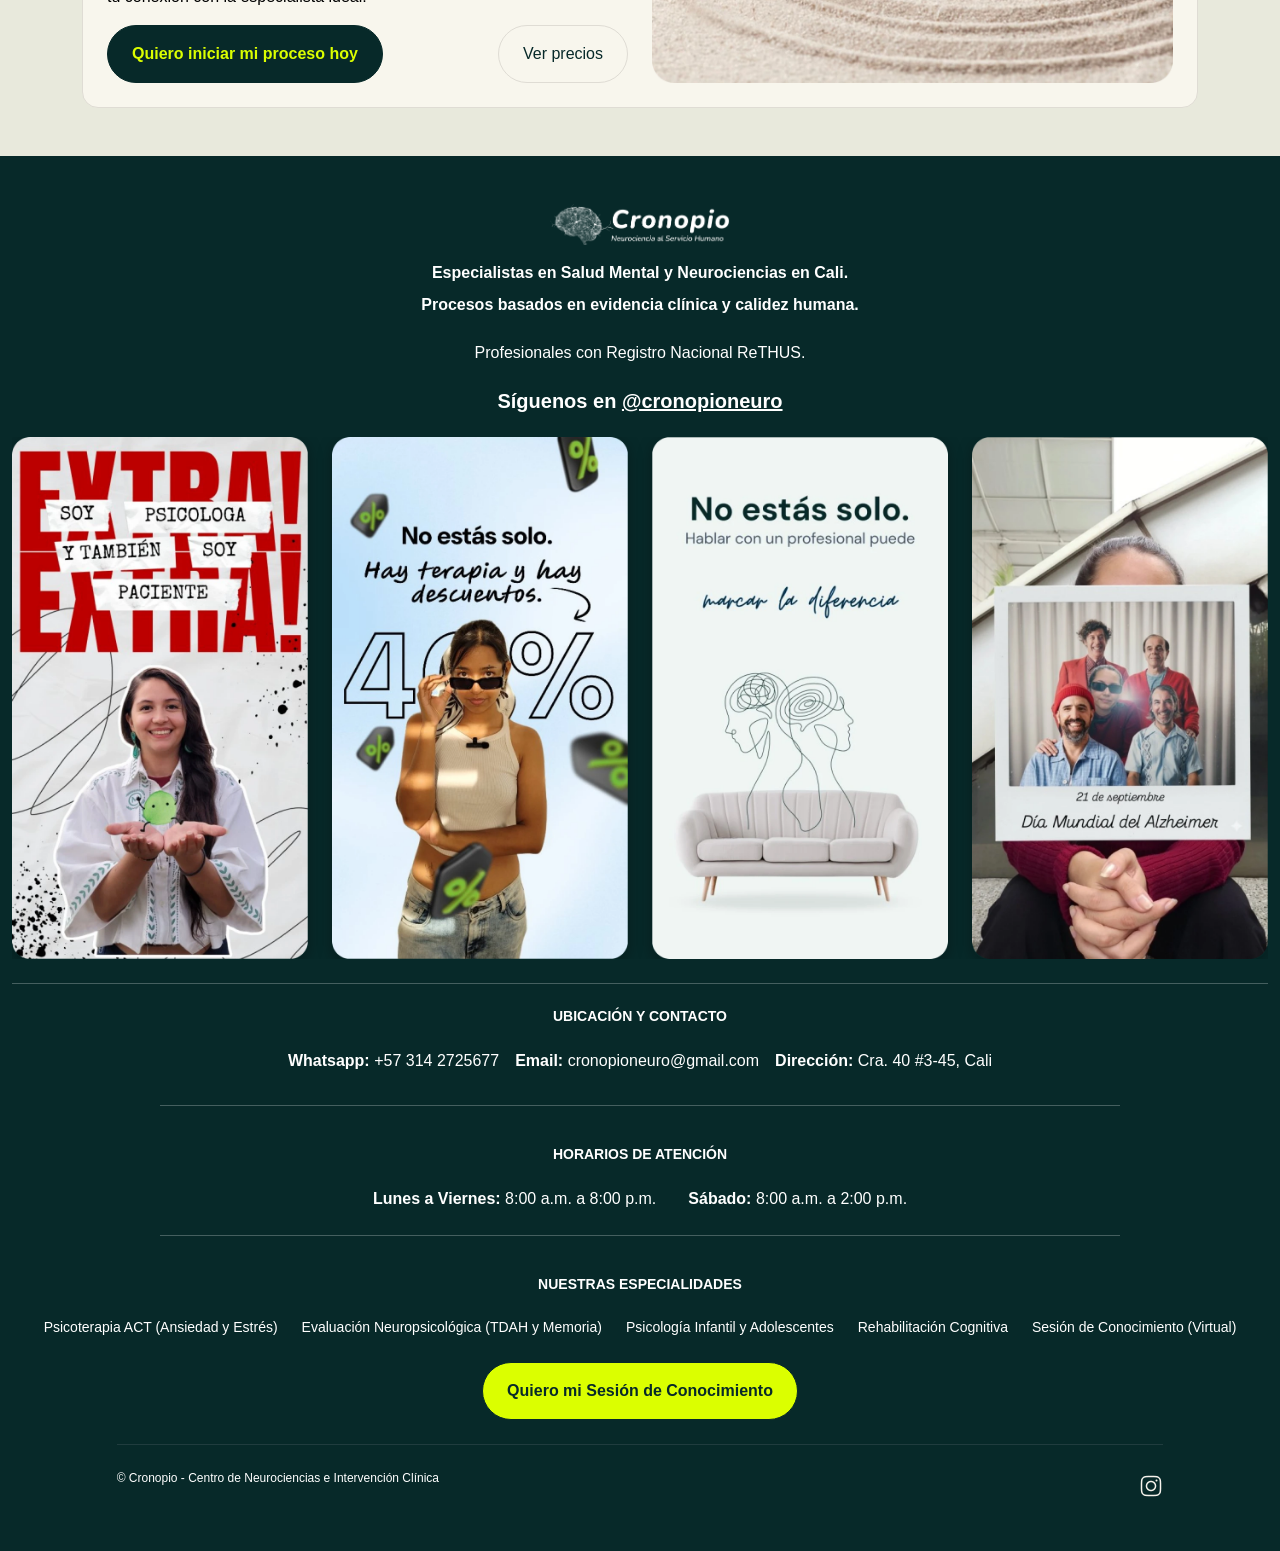
==== commit 6a7a81fc: "Update" ====
--- a/index.html
+++ b/index.html
@@ -1450,7 +1450,7 @@
                     <h6 class="text-uppercase small fw-bold mb-4">Ubicación y contacto</h6>
                     <ul class="d-flex flex-column flex-md-row justify-content-md-center list-unstyled mb-0 mt-2">
                         <li class="mb-2"><strong>Whatsapp:</strong> +57 314 2725677</li>
-                        <li class="mx-md-3 mb-2"><strong>Email:</strong> cronpioneuro@gmail.com</li>
+                        <li class="mx-md-3 mb-2"><strong>Email:</strong> cronopioneuro@gmail.com</li>
                         <li><strong>Dirección:</strong> Cra. 40 #3-45, Cali</li>
                     </ul>
                 </div>
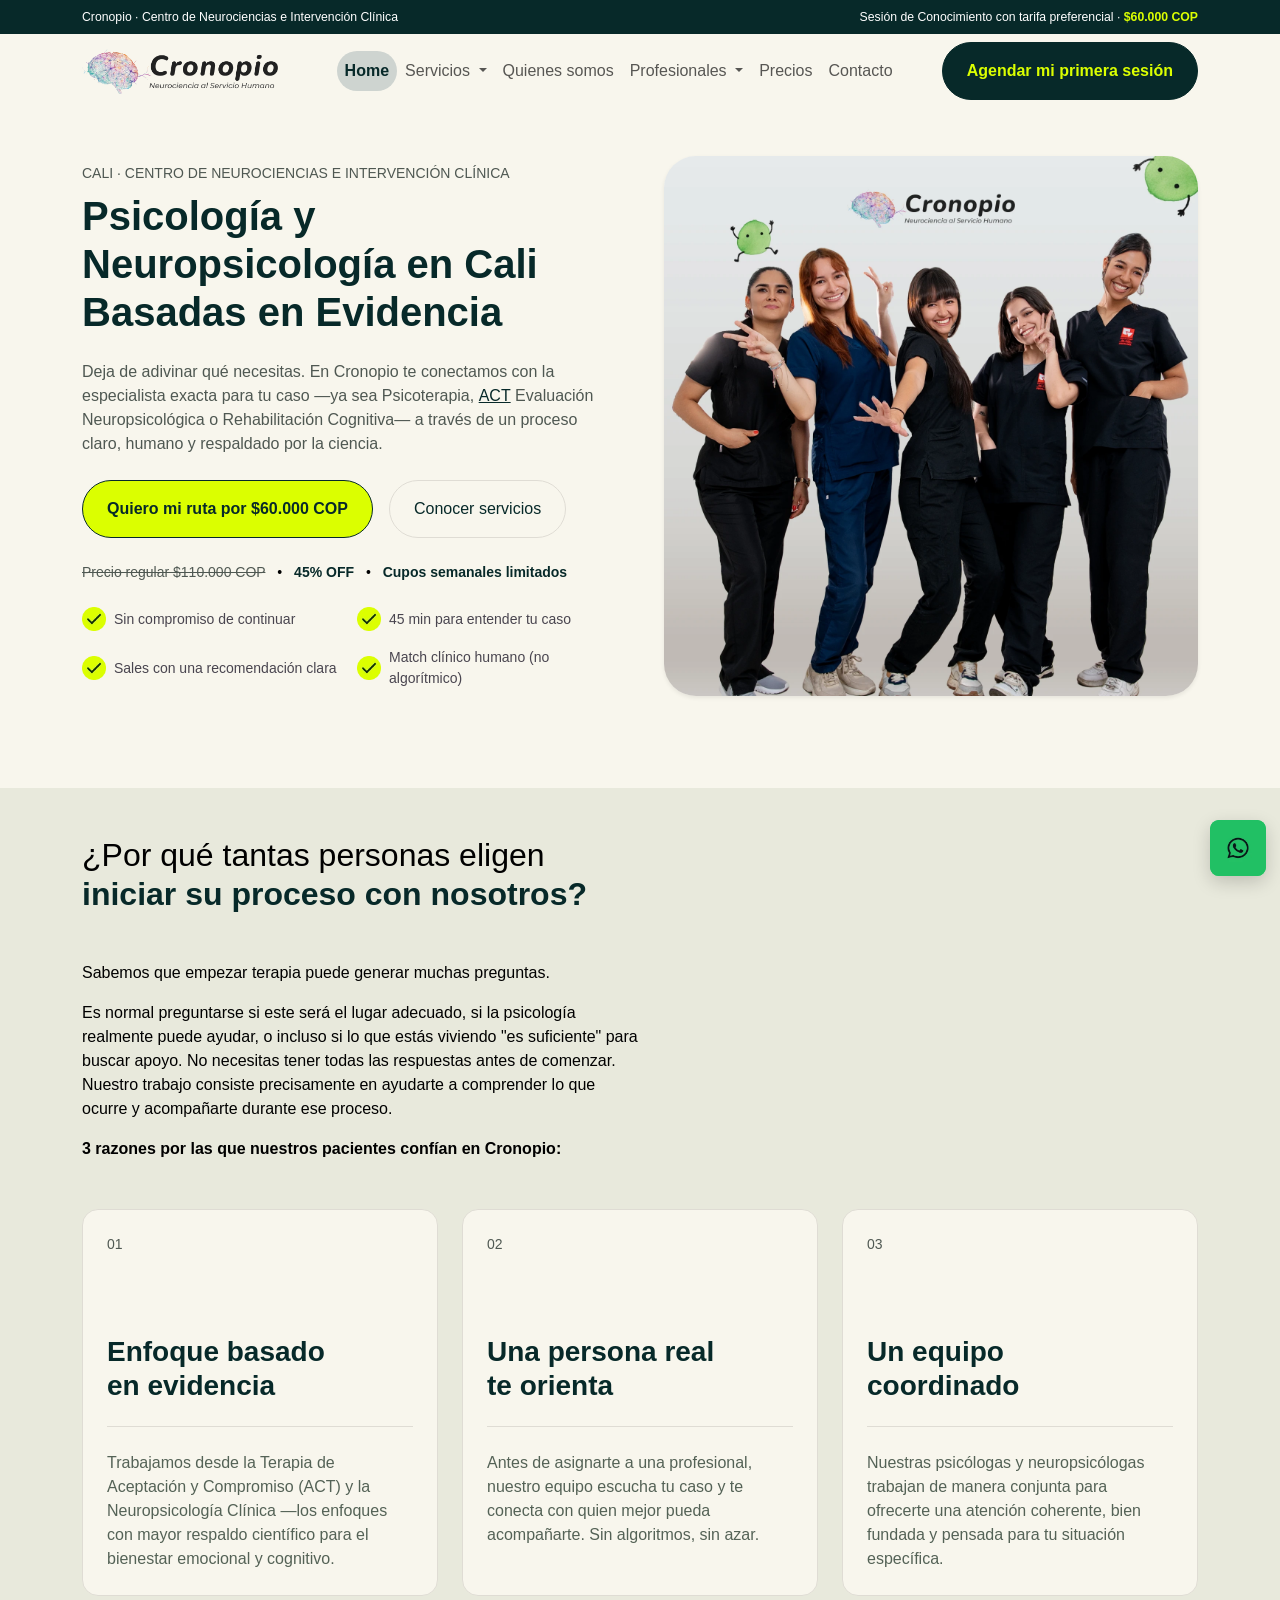
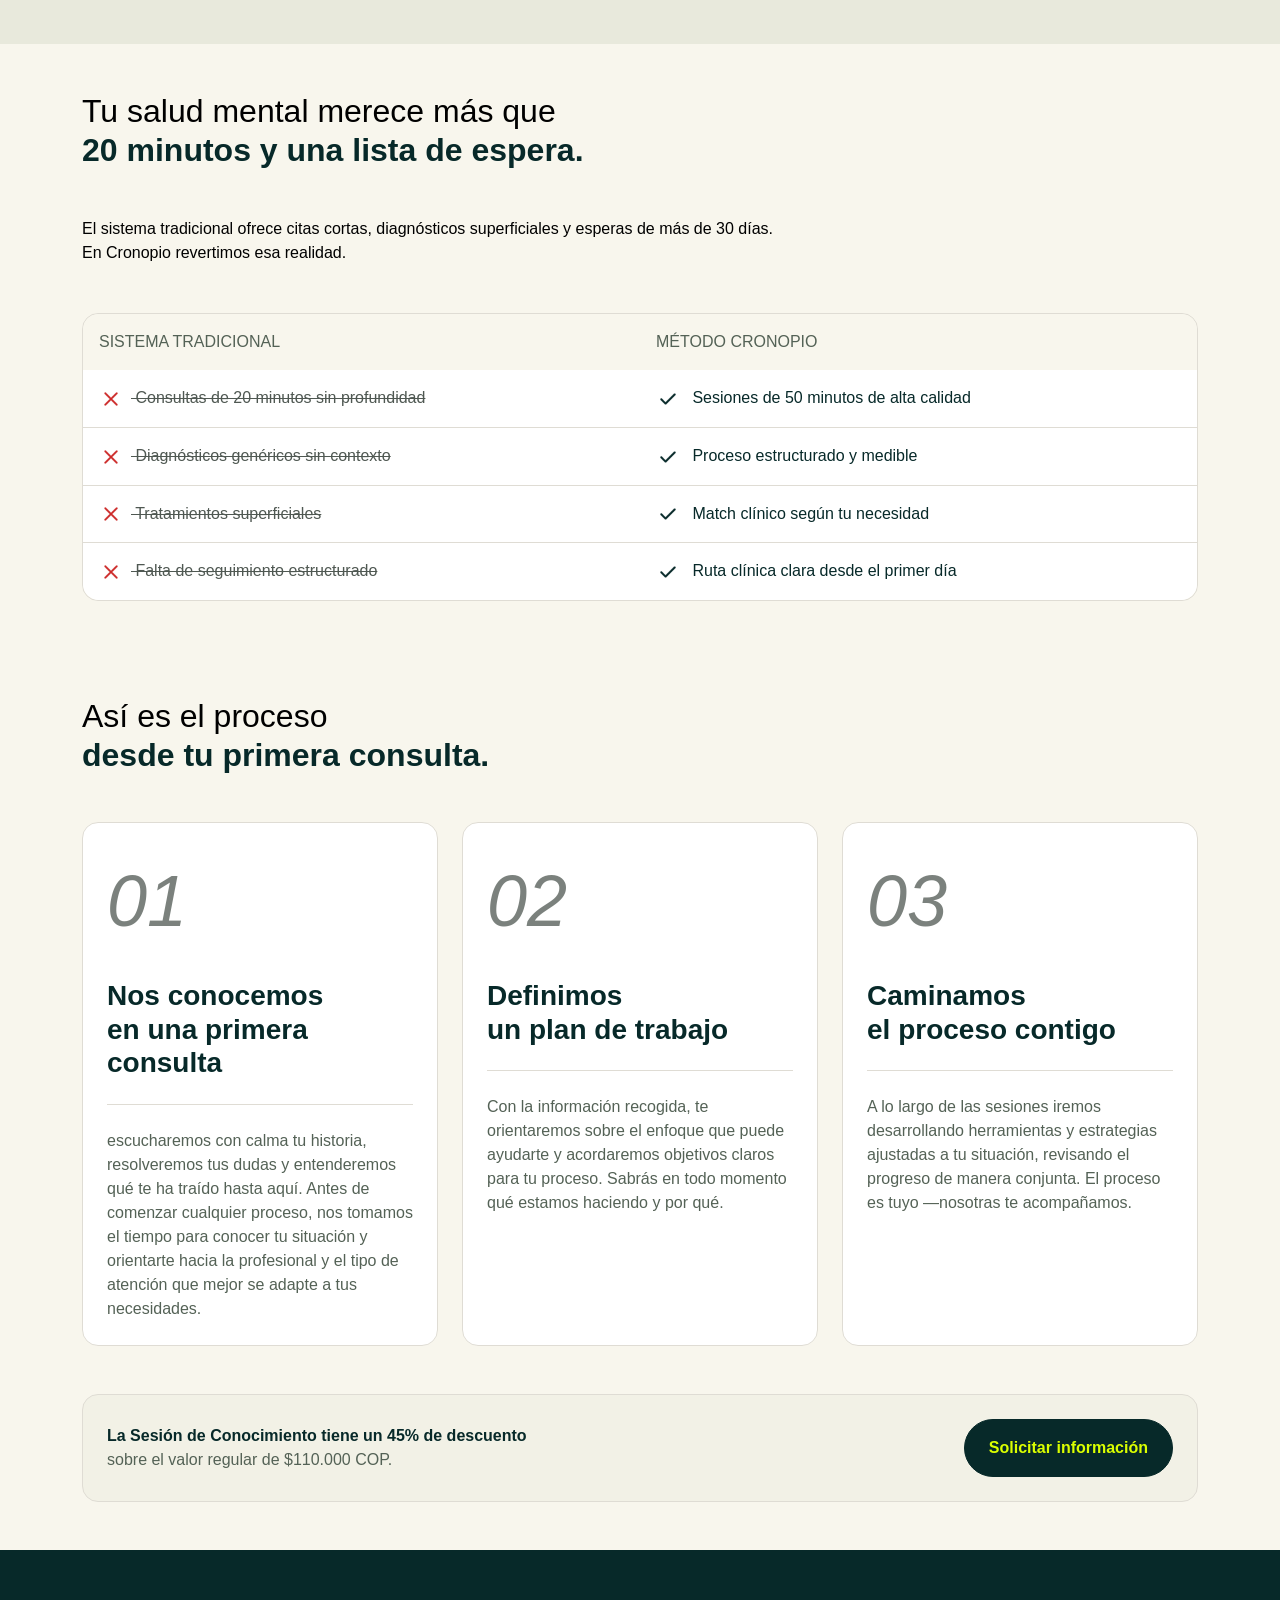
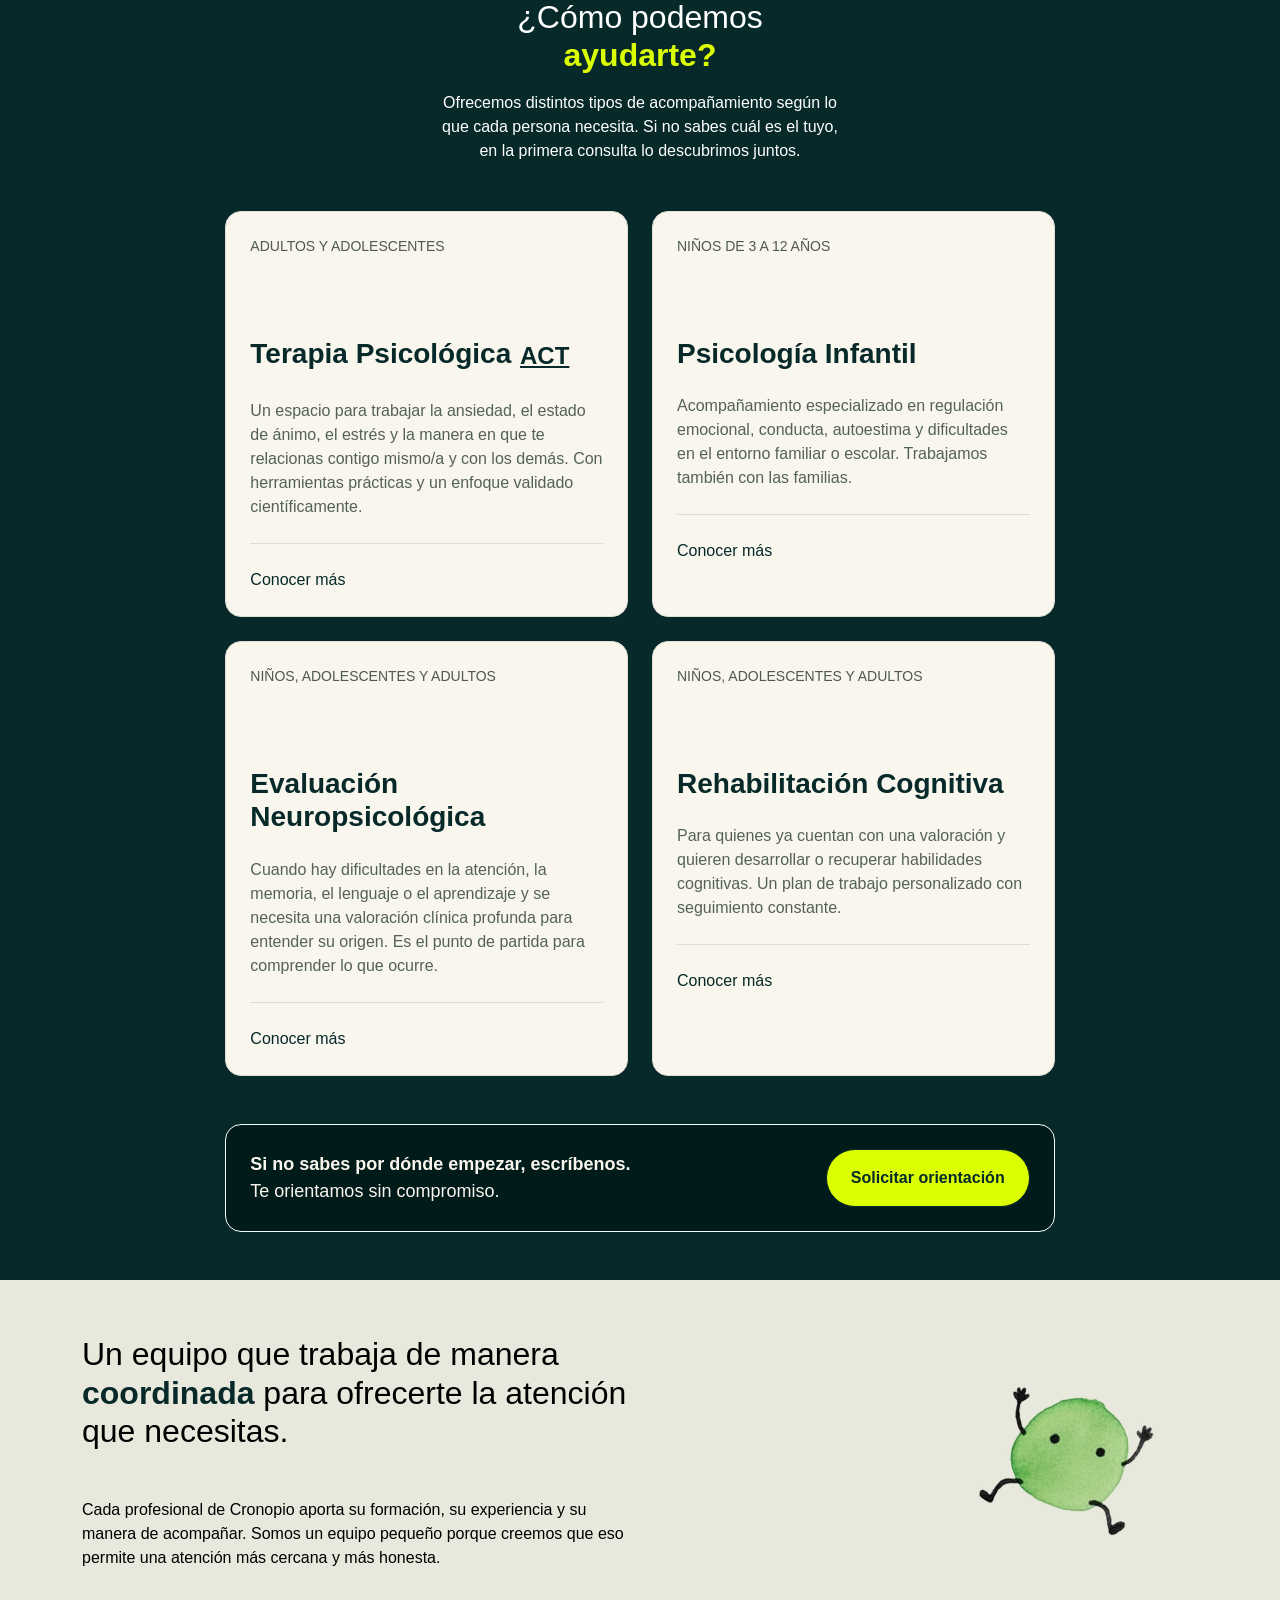
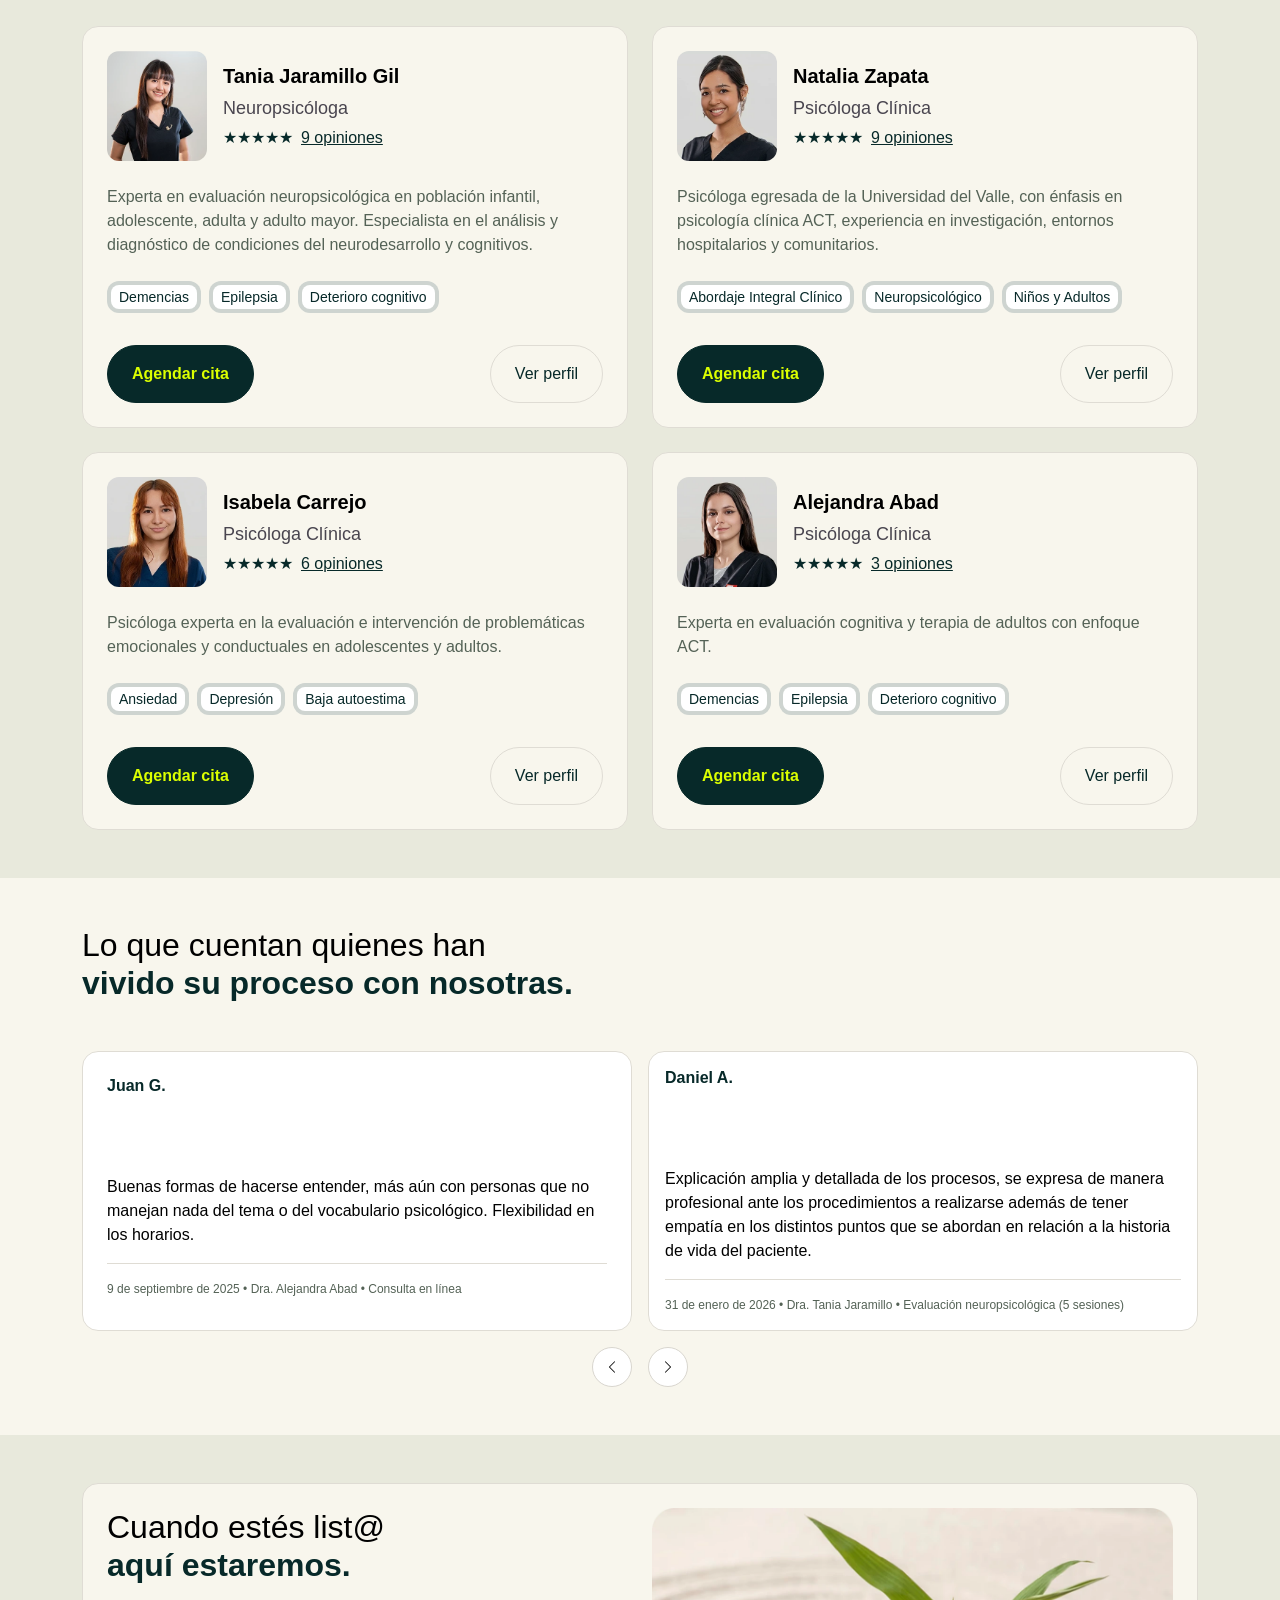
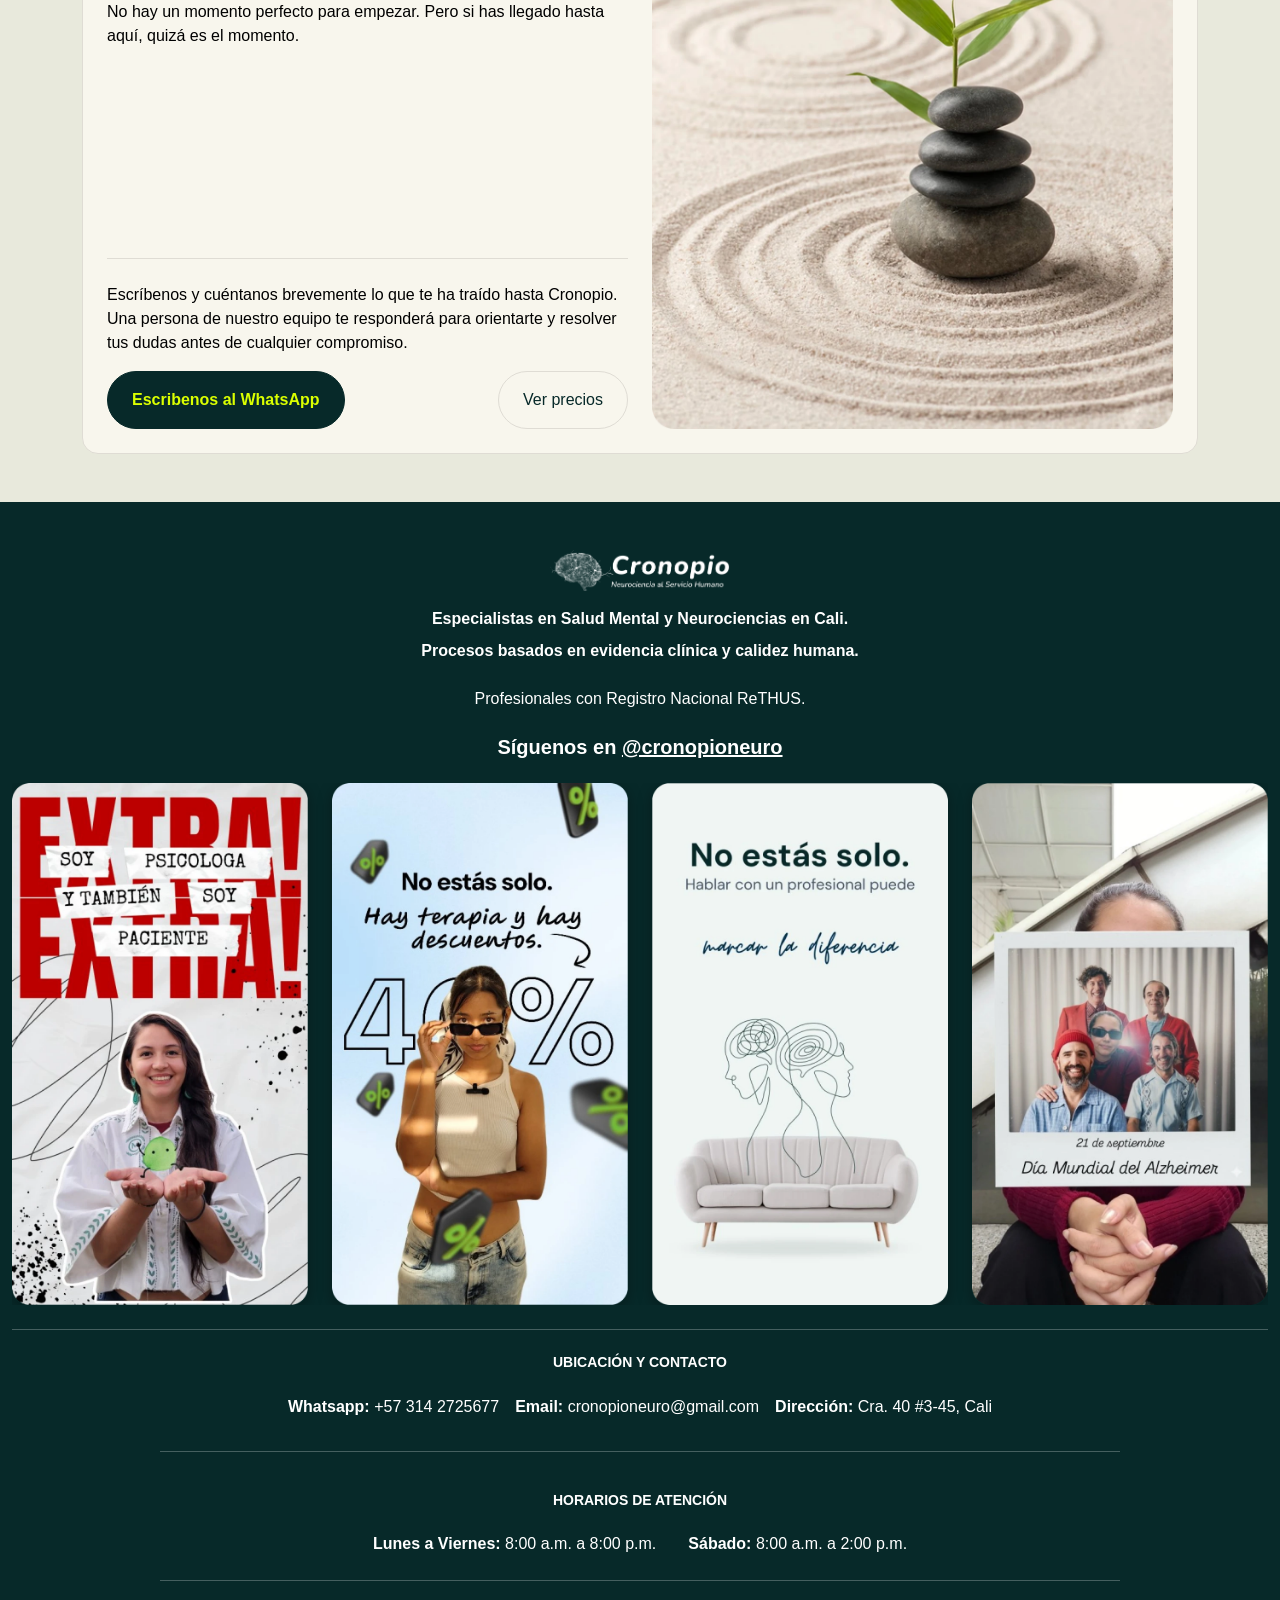
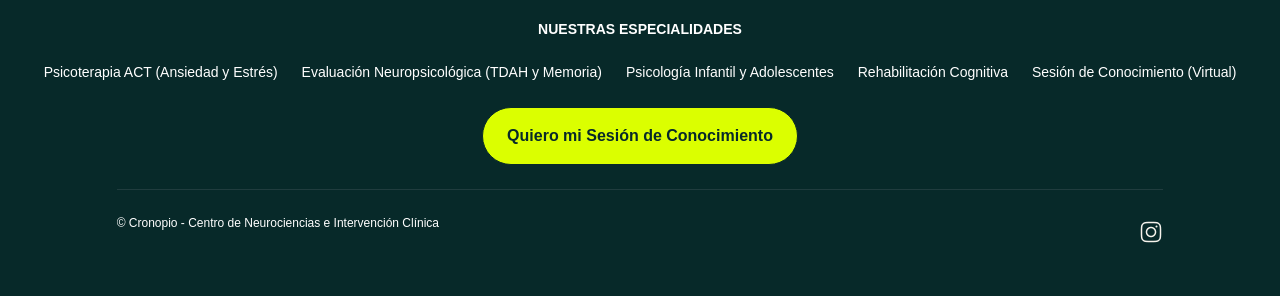
==== commit 31a322a5: "Update index.html" ====
--- a/index.html
+++ b/index.html
@@ -368,24 +368,31 @@
     <!-- Sección de Confianza -->
     <section class="seccion-confianza grid-cards background-neutro-150 py-5">
         <div class="container">
-            <h2 class="color-text-primary mb-5" data-aos="fade-in" data-aos-delay="300">La confianza que
-                necesitas<br>para <strong class="color-text-brand">dar
-                    el primer paso.</strong></h2>
-            <p class="subtitulo mb-5 color-text-primary" data-aos="fade-in" data-aos-delay="300">En Cronopio no somos la
-                opción más grande, somos la más
-                especializada. <br> Cada profesional cuenta con formación avanzada, y cada proceso está <br> diseñado
-                específicamente para
-                ti.
-            </p>
+            <h2 class="color-text-primary mb-5" data-aos="fade-in" data-aos-delay="300">¿Por qué tantas personas
+                eligen<br> <strong class="color-text-brand"> iniciar su proceso con nosotros?</strong></h2>
+            <div class="col col-6 mb-5">
+                <p class="subtitulo mb-3 color-text-primary" data-aos="fade-in" data-aos-delay="300">
+                    Sabemos que empezar terapia puede generar muchas preguntas.
+                </p>
+                <p class="subtitulo mb-3 color-text-primary" data-aos="fade-in" data-aos-delay="300">Es normal
+                    preguntarse si este será el lugar adecuado, si la psicología realmente puede ayudar, o incluso si lo
+                    que estás viviendo "es suficiente" para buscar apoyo. No necesitas tener todas las respuestas antes
+                    de comenzar. Nuestro trabajo consiste precisamente en ayudarte a comprender lo que ocurre y
+                    acompañarte durante ese proceso.
+                </p>
+                <p class="subtitulo fw-bold color-text-primary" data-aos="fade-in" data-aos-delay="300">
+                    3 razones por las que nuestros pacientes confían en Cronopio:
+                </p>
+            </div>
             <div class="row g-4">
                 <div class="col-12 col-lg-4" data-aos="fade-up" data-aos-delay="100">
                     <div class="card background-neutro-100 p-4 h-100">
                         <span class="numero color-text-light">01</span>
                         <div class="body-card">
-                            <h3 class="mb-4 fw-bold color-text-brand">Metodología basada<br>en evidencia</h3>
+                            <h3 class="mb-4 fw-bold color-text-brand">Enfoque basado<br>en evidencia</h3>
                             <div class="divider mb-4"></div>
-                            <p class="mb-0 color-text">Nos especializamos en Terapia de Aceptación y Compromiso (ACT) y procesos de
-                                Neuropsicología Clínica, ambas especialidades con respaldo científico para el bienestar
+                            <p class="mb-0 color-text">Trabajamos desde la Terapia de Aceptación y Compromiso (ACT) y la
+                                Neuropsicología Clínica —los enfoques con mayor respaldo científico para el bienestar
                                 emocional y cognitivo.</p>
                         </div>
                     </div>
@@ -394,11 +401,10 @@
                     <div class="card background-neutro-100 p-4 h-100">
                         <span class="numero color-text-light">02</span>
                         <div class="body-card">
-                            <h3 class="mb-4 fw-bold color-text-brand">Asignación humana,<br>no algorítmica</h3>
+                            <h3 class="mb-4 fw-bold color-text-brand">Una persona real<br>te orienta</h3>
                             <div class="divider mb-4"></div>
-                            <p class="mb-0 color-text">Nuestro equipo clínico analiza tu caso y te asigna la
-                                especialista más
-                                adecuada para tu perfil y objetivos. El match correcto desde el inicio.</p>
+                            <p class="mb-0 color-text">Antes de asignarte a una profesional, nuestro equipo escucha tu
+                                caso y te conecta con quien mejor pueda acompañarte. Sin algoritmos, sin azar.</p>
                         </div>
                     </div>
                 </div>
@@ -406,10 +412,11 @@
                     <div class="card background-neutro-100 p-4 h-100">
                         <span class="numero color-text-light">03</span>
                         <div class="body-card">
-                            <h3 class="mb-4 fw-bold color-text-brand">Trabajo en Equipo<br></h3>
+                            <h3 class="mb-4 fw-bold color-text-brand">Un equipo<br>coordinado</h3>
                             <div class="divider mb-4"></div>
-                            <p class="mb-0 color-text">Contamos con un equipo con amplia experiencia en procesos
-                                de intervención psicológica y cognitiva. .</p>
+                            <p class="mb-0 color-text">Nuestras psicólogas y neuropsicólogas trabajan de manera conjunta
+                                para ofrecerte una atención coherente, bien fundada y pensada para tu situación
+                                específica.</p>
                         </div>
                     </div>
                 </div>
@@ -507,23 +514,24 @@
     <section class="seccion-pasos grid-cards py-5">
         <div class="container">
             <h2 class="mb-5 d-block d-md-none">
-                Tu bienestar en 3 pasos.
-                <strong class="color-text-brand">Sin <br> complicaciones.</strong>
+                Así es el proceso
+                <strong class="color-text-brand">desde tu primera consulta.</strong>
             </h2>
             <h2 class="mb-5 d-none d-md-block">
-                Tu bienestar en 3 pasos. <br>
-                <strong class="color-text-brand">Sin complicaciones.</strong>
+                Así es el proceso <br>
+                <strong class="color-text-brand">desde tu primera consulta.</strong>
             </h2>
             <div class="row g-4">
                 <div class="col-12 col-lg-4" data-aos="fade-up" data-aos-delay="100">
                     <div class="card background-neutro-050 p-4 h-100">
                         <span class="numero color-text-light opacity-75">01</span>
                         <div class="body-card">
-                            <h3 class="mb-4 fw-bold color-text-brand">Inicia con tu Sesión <br> de Conocimiento</h3>
+                            <h3 class="mb-4 fw-bold color-text-brand">Nos conocemos <br> en una primera consulta</h3>
                             <div class="divider mb-4"></div>
-                            <p class="mb-0 color-text">45 minutos con una especialista para analizar
-                                tu caso, obtener una impresión diagnóstica
-                                preliminar y definir tu ruta ideal.</p>
+                            <p class="mb-0 color-text">escucharemos con calma tu historia, resolveremos tus dudas y
+                                entenderemos qué te ha traído hasta aquí. Antes de comenzar cualquier proceso, nos
+                                tomamos el tiempo para conocer tu situación y orientarte hacia la profesional y el tipo
+                                de atención que mejor se adapte a tus necesidades.</p>
                         </div>
                     </div>
                 </div>
@@ -531,10 +539,11 @@
                     <div class="card background-neutro-050 p-4 h-100">
                         <span class="numero color-text-light opacity-75">02</span>
                         <div class="body-card">
-                            <h3 class="mb-4 fw-bold color-text-brand">Recibe tu match<br>de especialista</h3>
+                            <h3 class="mb-4 fw-bold color-text-brand">Definimos <br>un plan de trabajo</h3>
                             <div class="divider mb-4"></div>
-                            <p class="mb-0 color-text">Te asignamos a la profesional con el perfil exacto
-                                para tu desafío. Sin búsquedas, sin incertidumbre.</p>
+                            <p class="mb-0 color-text">Con la información recogida, te orientaremos sobre el enfoque que
+                                puede ayudarte y acordaremos objetivos claros para tu proceso. Sabrás en todo momento
+                                qué estamos haciendo y por qué.</p>
                         </div>
                     </div>
                 </div>
@@ -542,11 +551,11 @@
                     <div class="card background-neutro-050 p-4 h-100">
                         <span class="numero color-text-light opacity-75">03</span>
                         <div class="body-card">
-                            <h3 class="mb-4 fw-bold color-text-brand">Comienza tu proceso<br>de transformación</h3>
+                            <h3 class="mb-4 fw-bold color-text-brand">Caminamos<br>el proceso contigo</h3>
                             <div class="divider mb-4"></div>
-                            <p class="mb-0 color-text">Conéctate con tu especialista —presencial o virtual
-                                — y avanza con un plan de trabajo claro, medible
-                                y pensado para ti.</p>
+                            <p class="mb-0 color-text">A lo largo de las sesiones iremos desarrollando herramientas y
+                                estrategias ajustadas a tu situación, revisando el progreso de manera conjunta. El
+                                proceso es tuyo —nosotras te acompañamos.</p>
                         </div>
                     </div>
                 </div>
@@ -556,25 +565,31 @@
                 class="banner-cta d-flex flex-column flex-lg-row justify-content-md-between align-items-md-center p-4 mt-5 rounded-4 background-neutro-250">
                 <p class="color-text mb-md-0 text-md-center text-lg-start mb-md-4 mb-lg-0"><strong
                         class="color-text-brand">La Sesión de Conocimiento tiene un 45% de
-                        descuento</strong><br>
-                    sobre el valor regular de $110.000 COP. Cupos semanales limitados.
+                        descuento</strong><br>sobre el valor regular de $110.000 COP.
                 </p>
                 <a href="https://wa.me/573142725677?text=Hola%20quiero%20agendar%20mi%20sesi%C3%B3n%20de%20conocimiento"
                     target="_blank" rel="noopener noreferrer"
-                    class="d-block d-lg-none btn btn-primary rounded-5">Agendar sesión</a>
+                    class="d-block d-lg-none btn btn-primary rounded-5">Solicitar información</a>
                 <a href="https://wa.me/573142725677?text=Hola%20quiero%20agendar%20mi%20sesi%C3%B3n%20de%20conocimiento"
-                    target="_blank" rel="noopener noreferrer" class="d-none d-lg-block btn btn-primary rounded-5">Quiero
-                    mi sesión de conocimiento</a>
+                    target="_blank" rel="noopener noreferrer"
+                    class="d-none d-lg-block btn btn-primary rounded-5">Solicitar información</a>
             </div>
         </div>
     </section>
     <!-- Sección servicios -->
     <section class="seccion-servicios grid-cards background-brand-primary py-5">
         <div class="container-fluid col-xl-8 offset-xl-2">
-            <h2 class="mb-5 color-text-on-brand text-center" data-aos="fade-in" data-aos-delay="300">
-                Encuentra la ruta <br>
-                <strong class="color-text-on-brand-secondary">especializada para tu desafío.</strong>
+            <h2 class="mb-3 color-text-on-brand text-center" data-aos="fade-in" data-aos-delay="300">
+                ¿Cómo podemos <br>
+                <strong class="color-text-on-brand-secondary">ayudarte?</strong>
             </h2>
+            <div class="col col-xl-6 offset-xl-3" data-aos="fade-in" data-aos-delay="300">
+                <p class="color-text-on-brand text-center mb-5">
+                    Ofrecemos distintos tipos de acompañamiento según lo que cada persona necesita. Si no sabes cuál es
+                    el
+                    tuyo, en la primera consulta lo descubrimos juntos.
+                </p>
+            </div>
             <div class="row g-4">
                 <div class="col-12 col-lg-6" data-aos="fade-down" data-aos-delay="100">
                     <div class="card background-neutro-100 p-4 h-100">
@@ -586,10 +601,9 @@
                                     ACT
                                 </button>
                             </h3>
-                            <p class="mb-4 color-text">Ideal para regular ansiedad, depresión, estrés crónico y trabajar
-                                la autoestima. Un enfoque práctico, con alto respaldo científico para que abordes de la mejor
-                                manera el trajín 
-                                   de tu vida diaria.</p>
+                            <p class="mb-4 color-text">Un espacio para trabajar la ansiedad, el estado de ánimo, el
+                                estrés y la manera en que te relacionas contigo mismo/a y con los demás. Con
+                                herramientas prácticas y un enfoque validado científicamente.</p>
                             <div class="divider mb-4"></div>
                             <a href="cognitivo-conductual.html"
                                 class="btn-link text-decoration-none p-0 border-0">Conocer más</a>
@@ -601,9 +615,9 @@
                         <span class="numero color-text-light text-uppercase">Niños de 3 a 12 años</span>
                         <div class="body-card">
                             <h3 class="mb-4 fw-bold color-text-brand">Psicología Infantil</h3>
-                            <p class="mb-4 mb-lg-5 color-text">Acompañamiento especializado en regulación emocional y
-                                conductual, autoestima, pautas de crianza y dificultades en el contexto escolar y
-                                familiar.</p>
+                            <p class="mb-4 color-text">Acompañamiento especializado en regulación emocional,
+                                conducta, autoestima y dificultades en el entorno familiar o escolar. Trabajamos también
+                                con las familias.</p>
                             <div class="divider mb-4"></div>
                             <a href="psicologia-infantil.html"
                                 class="btn-link text-decoration-none p-0 border-0">Conocer más</a>
@@ -615,9 +629,9 @@
                         <span class="numero color-text-light text-uppercase">Niños, Adolescentes y Adultos</span>
                         <div class="body-card">
                             <h3 class="mb-4 fw-bold color-text-brand">Evaluación Neuropsicológica</h3>
-                            <p class="mb-4 color-text">El primer paso para entender tus dificultades
-                                cognitivas. Diagnóstico diferencial para TDAH, TEA, problemas de atención, memoria,
-                                lenguaje y funciones ejecutivas.</p>
+                            <p class="mb-4 color-text">Cuando hay dificultades en la atención, la memoria, el lenguaje o
+                                el aprendizaje y se necesita una valoración clínica profunda para entender su origen. Es
+                                el punto de partida para comprender lo que ocurre.</p>
                             <div class="divider mb-4"></div>
                             <a href="neuropsicologia.html" class="btn-link text-decoration-none p-0 border-0">Conocer
                                 más</a>
@@ -629,9 +643,9 @@
                         <span class="numero color-text-light text-uppercase">Niños, Adolescentes y Adultos</span>
                         <div class="body-card">
                             <h3 class="mb-4 fw-bold color-text-brand">Rehabilitación Cognitiva</h3>
-                            <p class="mb-4 color-text">Para quienes ya tienen un diagnóstico y quieren recuperar o
-                                potenciar sus procesos cognitivos. Plan personalizado con seguimiento constante basado
-                                en neurociencia.</p>
+                            <p class="mb-4 color-text">Para quienes ya cuentan con una valoración y quieren desarrollar
+                                o recuperar habilidades cognitivas. Un plan de trabajo personalizado con seguimiento
+                                constante.</p>
                             <div class="divider mb-4"></div>
                             <a href="rehabilitacion-cognitiva.html"
                                 class="btn-link text-decoration-none p-0 border-0">Conocer más</a>
@@ -641,8 +655,8 @@
             </div>
             <div
                 class="banner-orientacion d-flex flex-column flex-md-row align-items-md-center justify-content-between gap-3 mt-5 p-4 rounded-4">
-                <p class="mb-0"><strong>¿No sabes cuál servicio necesitas?</strong><br>Escríbenos y te orientamos sin
-                    costo.</p>
+                <p class="mb-0"><strong>Si no sabes por dónde empezar, escríbenos.</strong><br>Te orientamos sin
+                    compromiso.</p>
                 <a href="https://wa.me/573142725677?text=Hola%20quiero%20solicitar%20orientaci%C3%B3n%20sobre%20sus%20servicios"
                     target="_blank" rel="noopener noreferrer" aria-label="Solicitar orientación por whatsApp"
                     title="Solicitar orientación por whatsApp" class="btn btn-secondary">Solicitar orientación</a>
@@ -656,18 +670,16 @@
             <div class="row align-items-center mb-5">
                 <div class="col-12 col-md-6">
                     <h2 class="mb-5 d-block d-md-none">
-                        Tu proceso está guiado por
-                        <strong class="color-text-brand">especialistas,</strong> no por
-                        algoritmos.
+                        Un equipo que trabaja de manera
+                        <strong class="color-text-brand">coordinada</strong> para ofrecerte la atención que necesitas.
                     </h2>
                     <h2 class="mb-5 d-none d-md-block">
-                        Tu proceso está guiado por<br>
-                        <strong class="color-text-brand">especialistas,</strong> no por<br>
-                        algoritmos.
+                        Un equipo que trabaja de manera<br>
+                        <strong class="color-text-brand">coordinada</strong> para ofrecerte la atención que necesitas.
                     </h2>
                     <p class="mb-0">
-                        Conoce al equipo de profesionales que aporta experiencia, calidez y compromiso científico para
-                        garantizar que tu camino hacia el bienestar sea efectivo y seguro.
+                        Cada profesional de Cronopio aporta su formación, su experiencia y su manera de acompañar. Somos
+                        un equipo pequeño porque creemos que eso permite una atención más cercana y más honesta.
                     </p>
                 </div>
                 <div class="col-12 col-md-6 d-flex justify-content-md-end justify-content-start mt-3 mt-md-0"
@@ -708,8 +720,8 @@
                         </div>
                         <div class="d-flex align-items-center justify-content-between mt-auto pt-2">
                             <a id="zl-url" class="zl-url btn btn-primary text-on-brand" target="_blank"
-                                href="https://www.doctoralia.co/tania-jaramillo-gil/neuropsicologo/cali#profile-pricing" rel="nofollow"
-                                data-zlw-doctor="tania-jaramillo-gil" data-zlw-type="big_with_calendar"
+                                href="https://www.doctoralia.co/tania-jaramillo-gil/neuropsicologo/cali#profile-pricing"
+                                rel="nofollow" data-zlw-doctor="tania-jaramillo-gil" data-zlw-type="big_with_calendar"
                                 data-zlw-opinion="false" data-zlw-hide-branding="true" data-zlw-saas-only="true"
                                 data-zlw-a11y-title="Widget de reserva de citas médicas">Agendar cita</a>
                             <a href="tania-jaramillo.html" class="btn-link text-decoration-none text-center">Ver
@@ -748,8 +760,8 @@
                         </div>
                         <div class="d-flex align-items-center justify-content-between mt-auto pt-2">
                             <a id="zl-url" class="zl-url btn btn-primary text-on-brand" target="_blank"
-                                href="https://www.doctoralia.co/natalia-zapata-posso/psicologo/cali#profile-pricing" rel="nofollow"
-                                data-zlw-doctor="natalia-zapata-posso" data-zlw-type="big_with_calendar"
+                                href="https://www.doctoralia.co/natalia-zapata-posso/psicologo/cali#profile-pricing"
+                                rel="nofollow" data-zlw-doctor="natalia-zapata-posso" data-zlw-type="big_with_calendar"
                                 data-zlw-opinion="false" data-zlw-hide-branding="true" data-zlw-saas-only="true"
                                 data-zlw-a11y-title="Widget de reserva de citas médicas">Agendar cita</a>
                             <a href="natalia-zapata.html" class="btn-link text-decoration-none text-center">Ver
@@ -788,9 +800,10 @@
                         </div>
                         <div class="d-flex align-items-center justify-content-between mt-auto pt-2">
                             <a id="zl-url" class="zl-url btn btn-primary text-on-brand" target="_blank"
-                                href="https://www.doctoralia.co/isabela-carrejo-hurtado/psicologo/cali#profile-pricing" rel="nofollow"
-                                data-zlw-doctor="isabela-carrejo-hurtado" data-zlw-type="big_with_calendar"
-                                data-zlw-opinion="false" data-zlw-hide-branding="true" data-zlw-saas-only="true"
+                                href="https://www.doctoralia.co/isabela-carrejo-hurtado/psicologo/cali#profile-pricing"
+                                rel="nofollow" data-zlw-doctor="isabela-carrejo-hurtado"
+                                data-zlw-type="big_with_calendar" data-zlw-opinion="false" data-zlw-hide-branding="true"
+                                data-zlw-saas-only="true"
                                 data-zlw-a11y-title="Widget de reserva de citas médicas">Agendar cita</a>
                             <a href="isabela-carrejo.html" class="btn-link text-decoration-none">Ver perfil</a>
                         </div>
@@ -1196,12 +1209,12 @@
     <section class="seccion-testimonios grid-cards py-5">
         <div class="container">
             <h2 class="mb-5 d-block d-md-none">
-                Historias reales de personas
-                <strong class="color-text-brand">que encontraron su equilibrio.</strong>
+                Lo que cuentan quienes han
+                <strong class="color-text-brand">vivido su proceso con nosotras.</strong>
             </h2>
             <h2 class="mb-5 d-none d-md-block">
-                Historias reales de personas<br>
-                <strong class="color-text-brand">que encontraron su equilibrio.</strong>
+                Lo que cuentan quienes han<br>
+                <strong class="color-text-brand">vivido su proceso con nosotras.</strong>
             </h2>
             <div id="carruselTestimonios" class="carousel slide carrusel-testimonios" data-bs-touch="false">
                 <div class="carousel-inner">
@@ -1380,23 +1393,29 @@
                     <!-- ── Columna izquierda ── -->
                     <div class="col-12 col-md-6 cta-left d-flex flex-column justify-content-md-between">
                         <div class="card-title mb-5">
-                            <h2>
-                                ¿Lista/o para dar el primer paso?
-                                <strong class="color-text-brand">No lo pospongas más.</strong>
+                            <h2 class="mb-3">
+                                Cuando estés list@ <br>
+                                <strong class="color-text-brand">aquí estaremos.</strong>
                             </h2>
+                            <p class="cta-subtext">
+                                No hay un momento perfecto para empezar. Pero si has llegado hasta aquí, quizá es el
+                                momento.
+                            </p>
                         </div>
                         <div class="body-card">
                             <div class="divider mb-4"></div>
                             <p class="cta-subtext">
-                                Recibe atención humana por WhatsApp en menos de una hora.
-                                Asegura tu conexión con la especialista ideal.
+                                Escríbenos y cuéntanos brevemente lo que te ha traído hasta Cronopio. Una persona de
+                                nuestro equipo te responderá para orientarte y resolver tus dudas antes de cualquier
+                                compromiso.
                             </p>
                             <div
                                 class="d-flex flex-column align-items-center align-items-md-start align-items-lg-center flex-lg-row justify-content-lg-between">
-                                <a href="https://wa.me/573142725677?text=Hola%20quiero%20solicitar%20orientaci%C3%B3n%20sobre%20sus%20servicios" target="_blank" rel="noopener noreferrer"
+                                <a href="https://wa.me/573142725677?text=Hola%20quiero%20solicitar%20orientaci%C3%B3n%20sobre%20sus%20servicios"
+                                    target="_blank" rel="noopener noreferrer"
                                     class="btn btn-primary text-on-brand mb-3 mb-lg-0 col-12 col-lg-auto text-center"
                                     aria-label="Contactar por WhatsApp" title="Contactar por WhatsApp">
-                                    Quiero iniciar mi proceso hoy</a>
+                                    Escribenos al WhatsApp</a>
                                 <a href="precios.html"
                                     class="btn-link text-decoration-none col-12 col-lg-auto text-center">Ver
                                     precios</a>
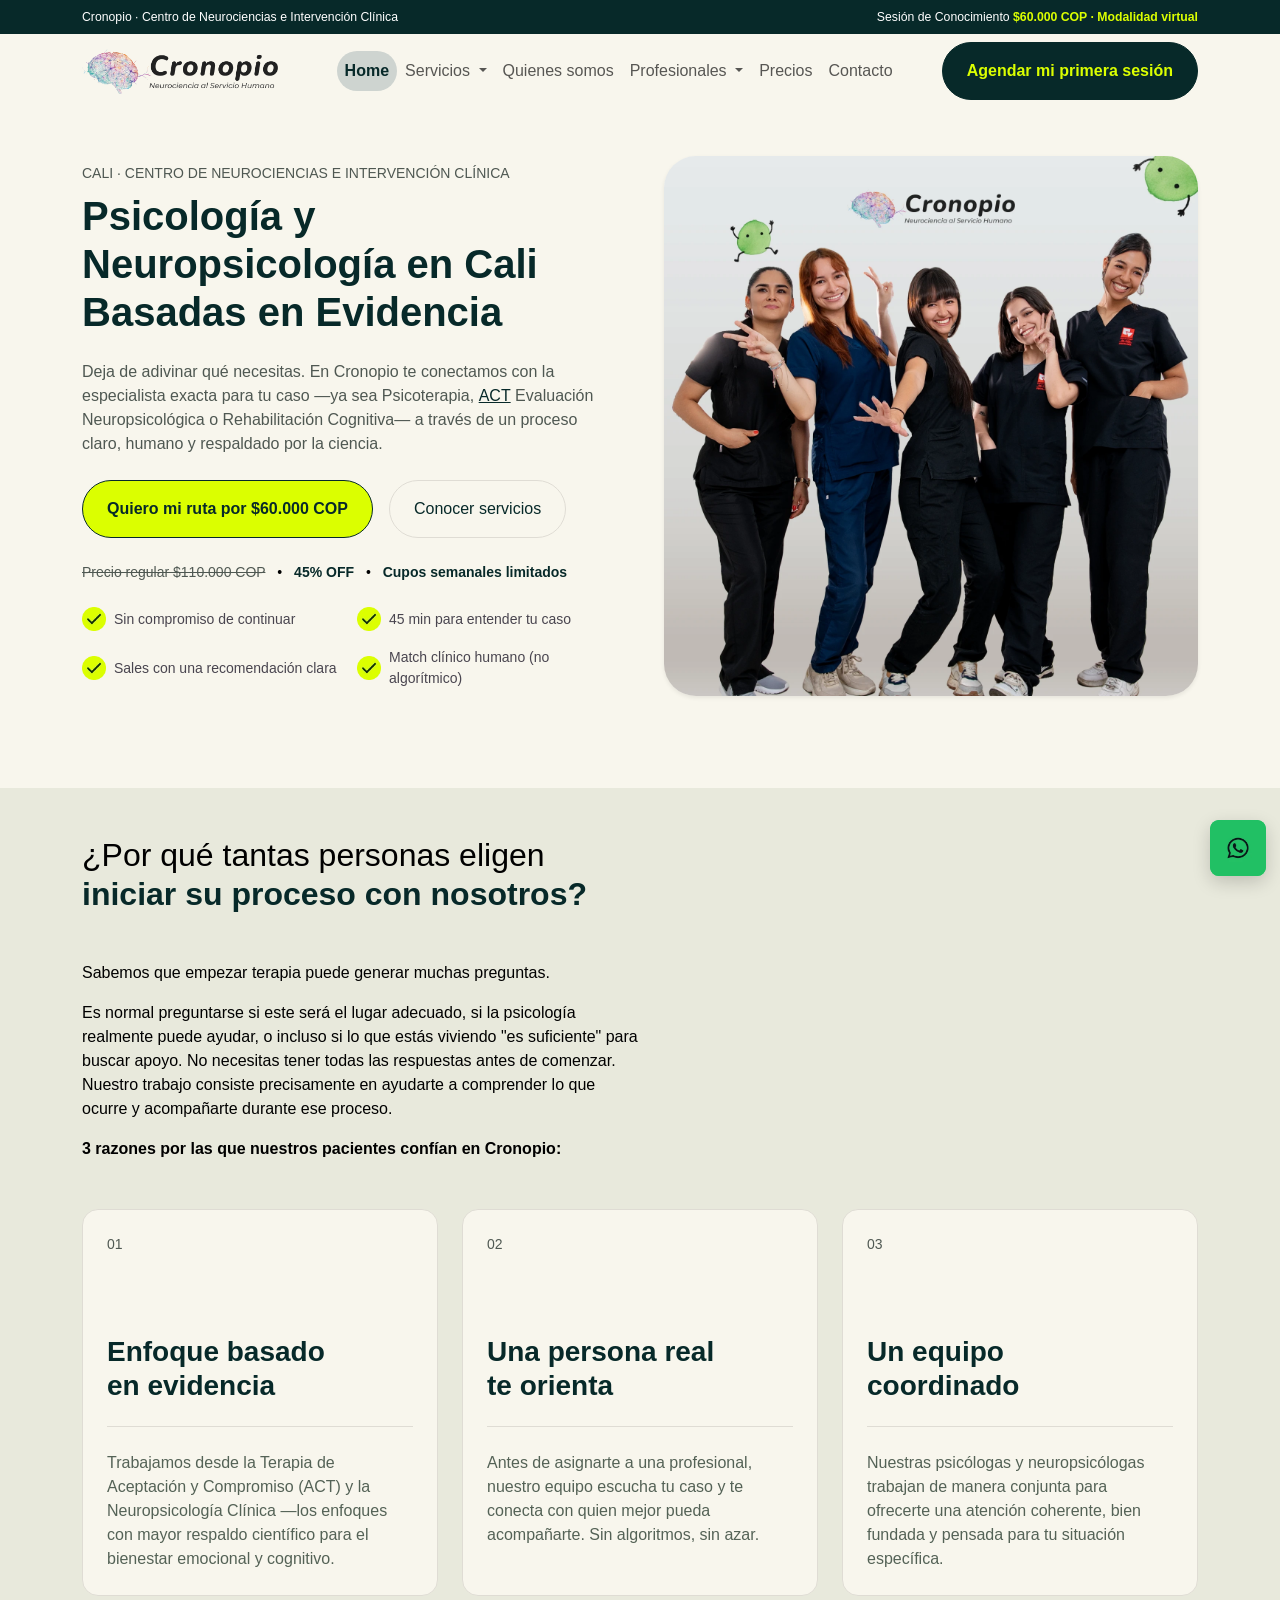
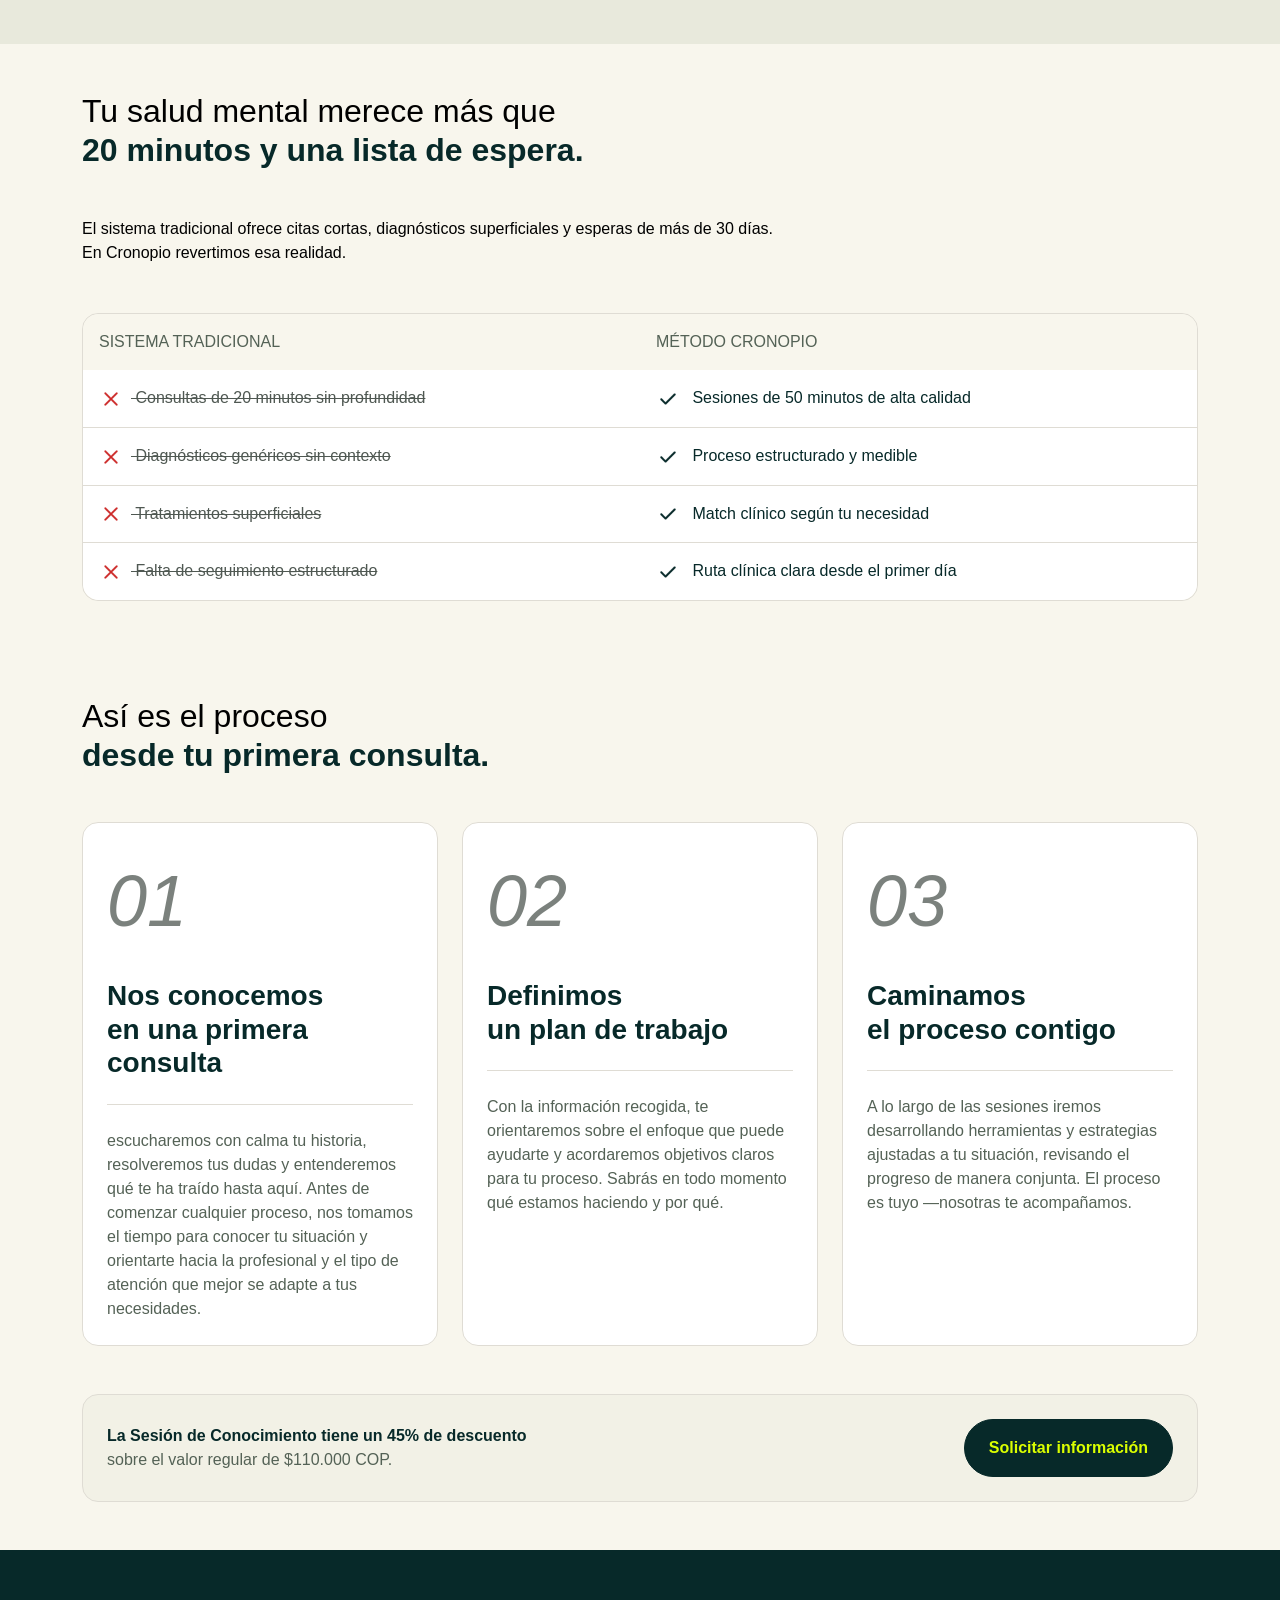
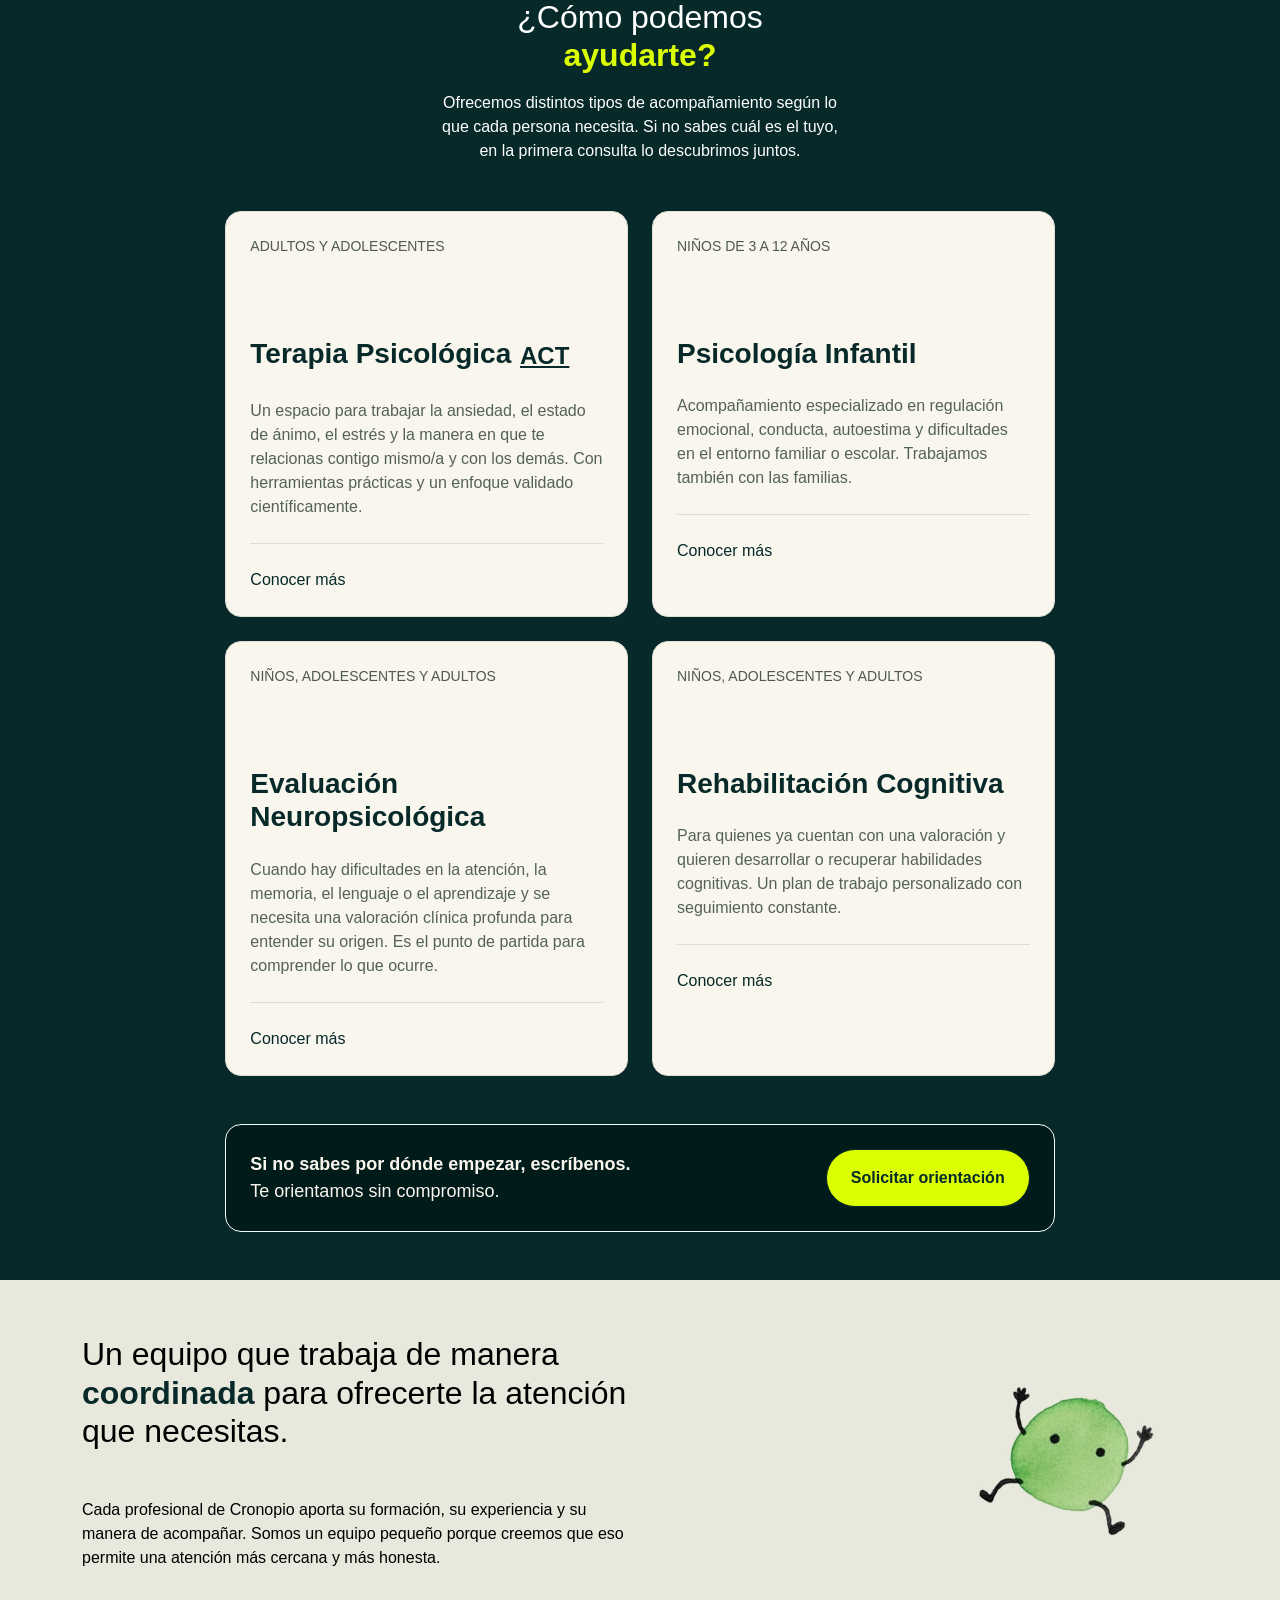
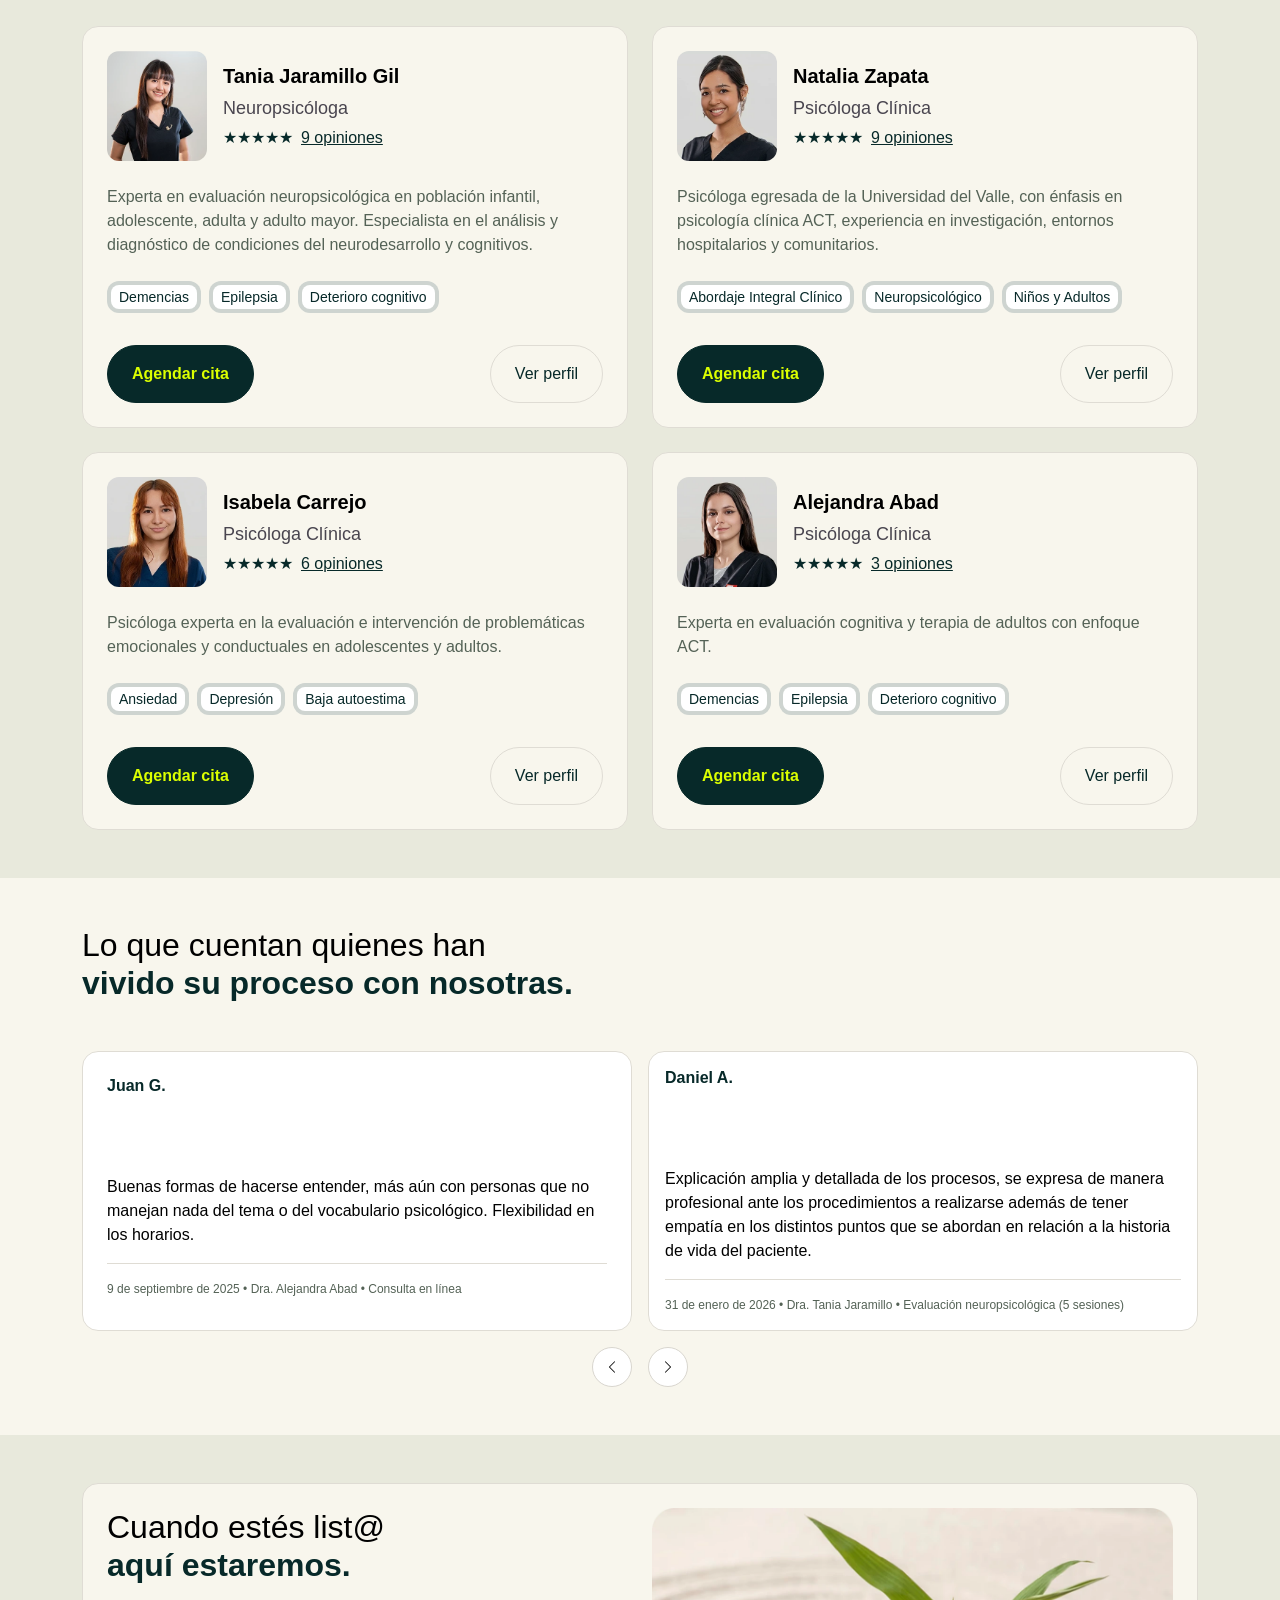
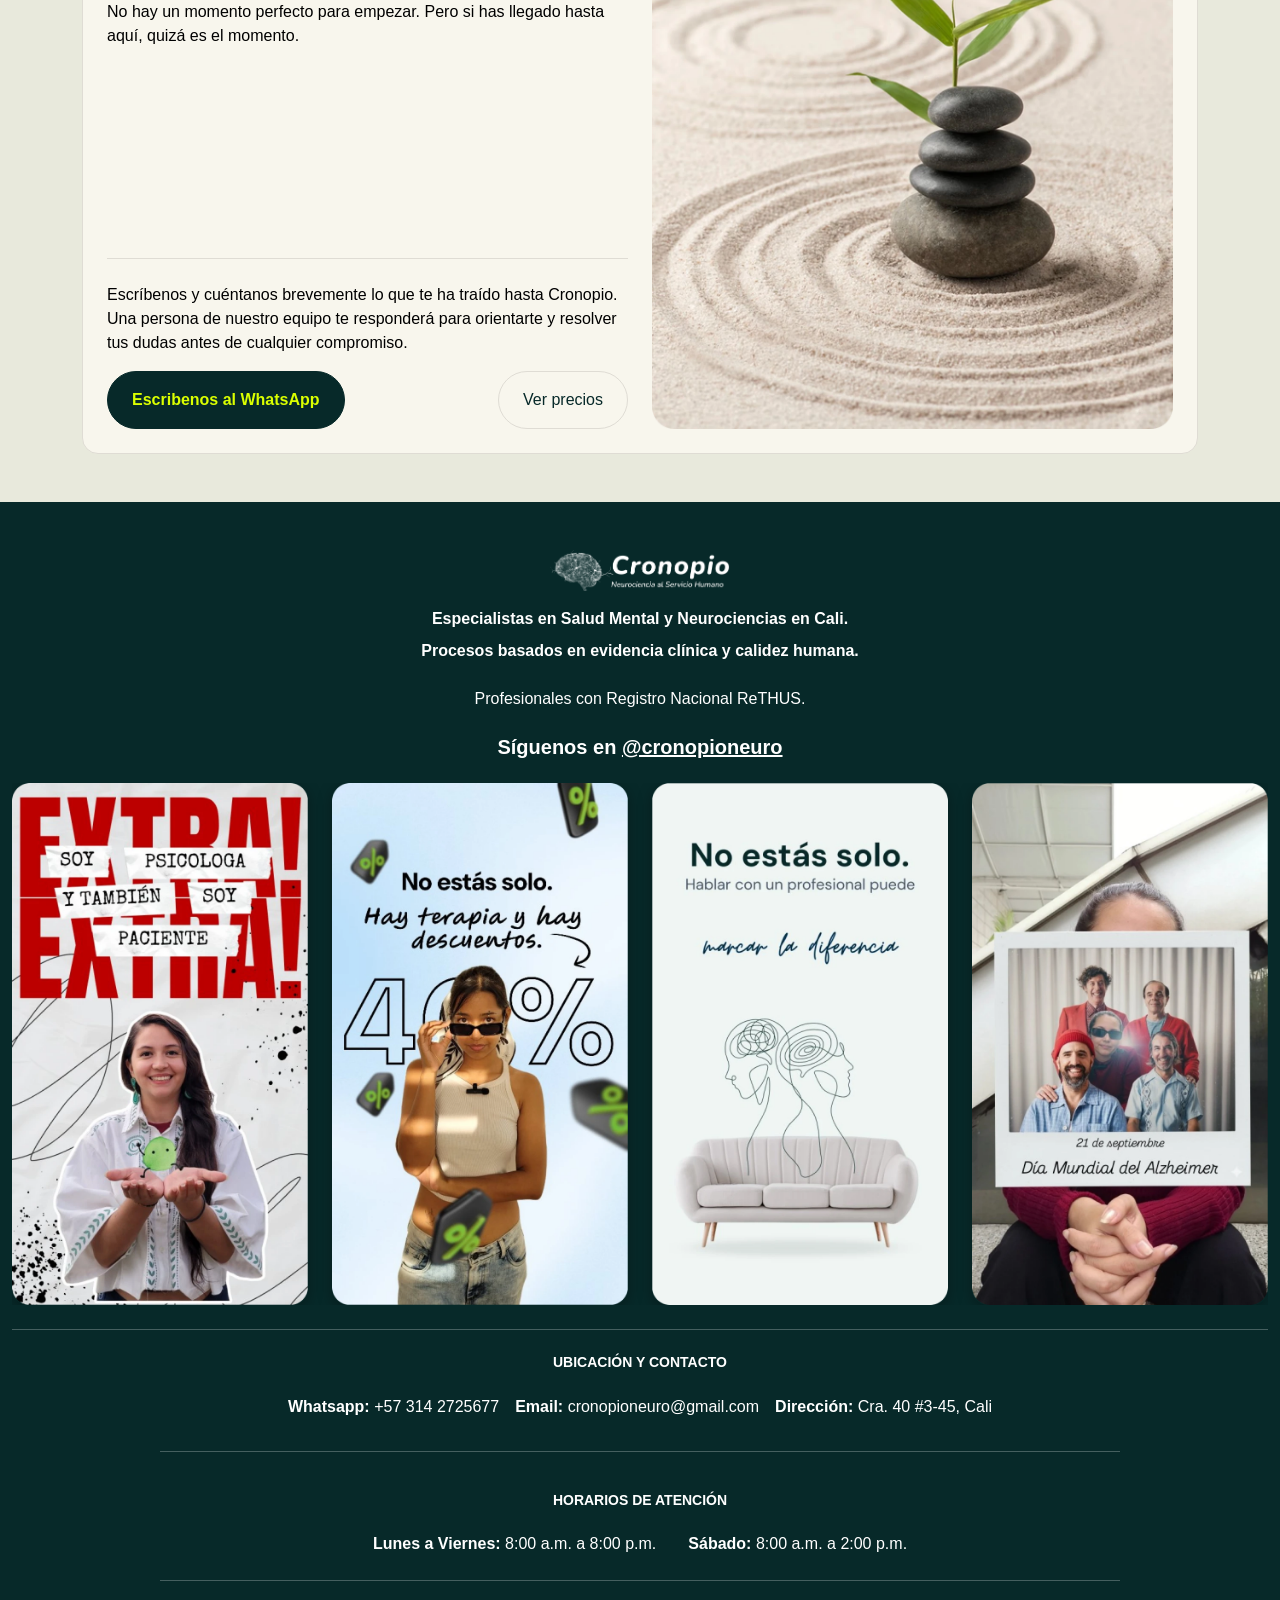
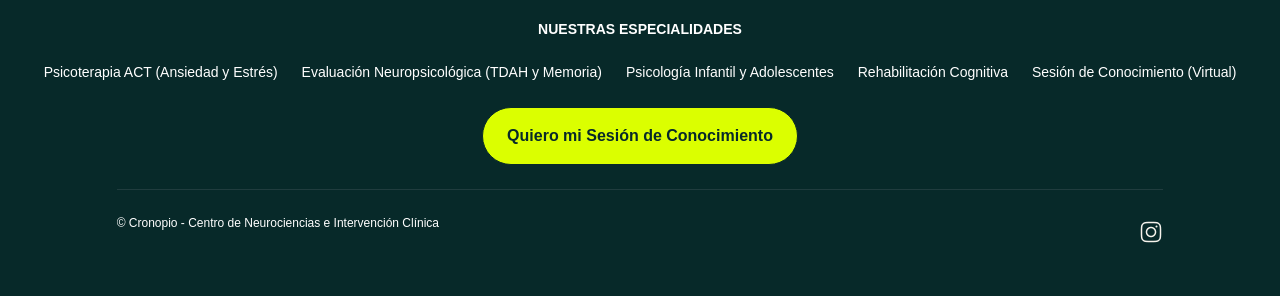
==== commit 959e7c60: "Update top bar promotion" ====
--- a/index.html
+++ b/index.html
@@ -82,10 +82,9 @@
     <div class="top-bar text-white py-2" data-aos="fade-down" data-aos-delay="100">
         <div class="container d-flex justify-content-between align-items-center small">
             <span class="d-none d-md-inline">Cronopio · Centro de Neurociencias e Intervención Clínica</span>
-            <span class="mx-auto mx-md-0 d-block d-md-none text-center">Sesión de Conocimiento con tarifa
-                preferencial <br><strong class="text-lime">$60.000 COP</strong></span>
-            <span class="mx-auto mx-md-0 d-none d-md-block">Sesión de Conocimiento con tarifa preferencial ·
-                <strong class="text-lime">$60.000 COP</strong></span>
+            <span class="mx-auto mx-md-0 d-block d-md-none text-center">Sesión de Conocimiento <br><strong class="text-lime">$60.000 COP · Modalidad virtual</strong></span>
+            <span class="mx-auto mx-md-0 d-none d-md-block">Sesión de Conocimiento
+                <strong class="text-lime">$60.000 COP · Modalidad virtual</strong></span>
         </div>
     </div>
     <!-- Header / Navbar -->
@@ -370,7 +369,7 @@
         <div class="container">
             <h2 class="color-text-primary mb-5" data-aos="fade-in" data-aos-delay="300">¿Por qué tantas personas
                 eligen<br> <strong class="color-text-brand"> iniciar su proceso con nosotros?</strong></h2>
-            <div class="col col-6 mb-5">
+            <div class="col col-lg-8 col-xl-6 mb-5">
                 <p class="subtitulo mb-3 color-text-primary" data-aos="fade-in" data-aos-delay="300">
                     Sabemos que empezar terapia puede generar muchas preguntas.
                 </p>
@@ -586,8 +585,7 @@
             <div class="col col-xl-6 offset-xl-3" data-aos="fade-in" data-aos-delay="300">
                 <p class="color-text-on-brand text-center mb-5">
                     Ofrecemos distintos tipos de acompañamiento según lo que cada persona necesita. Si no sabes cuál es
-                    el
-                    tuyo, en la primera consulta lo descubrimos juntos.
+                    el tuyo, en la primera consulta lo descubrimos juntos.
                 </p>
             </div>
             <div class="row g-4">
